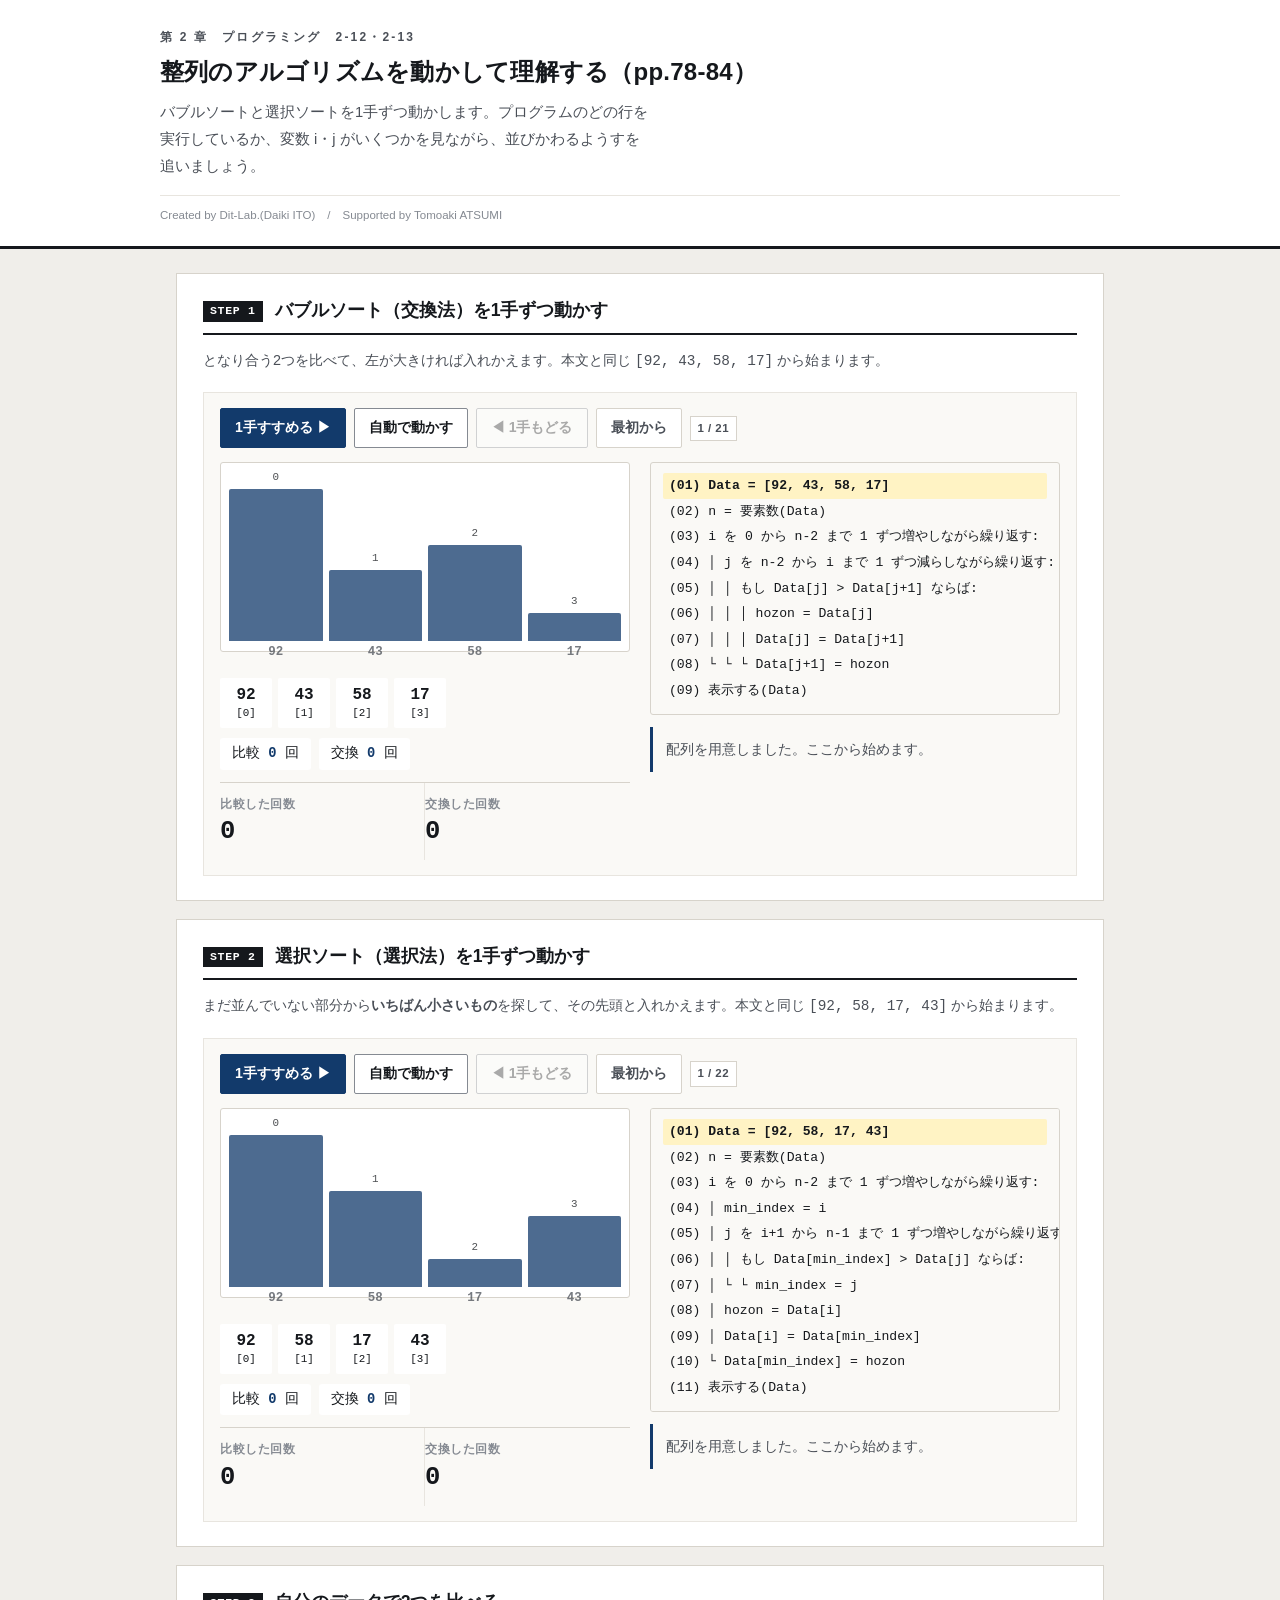
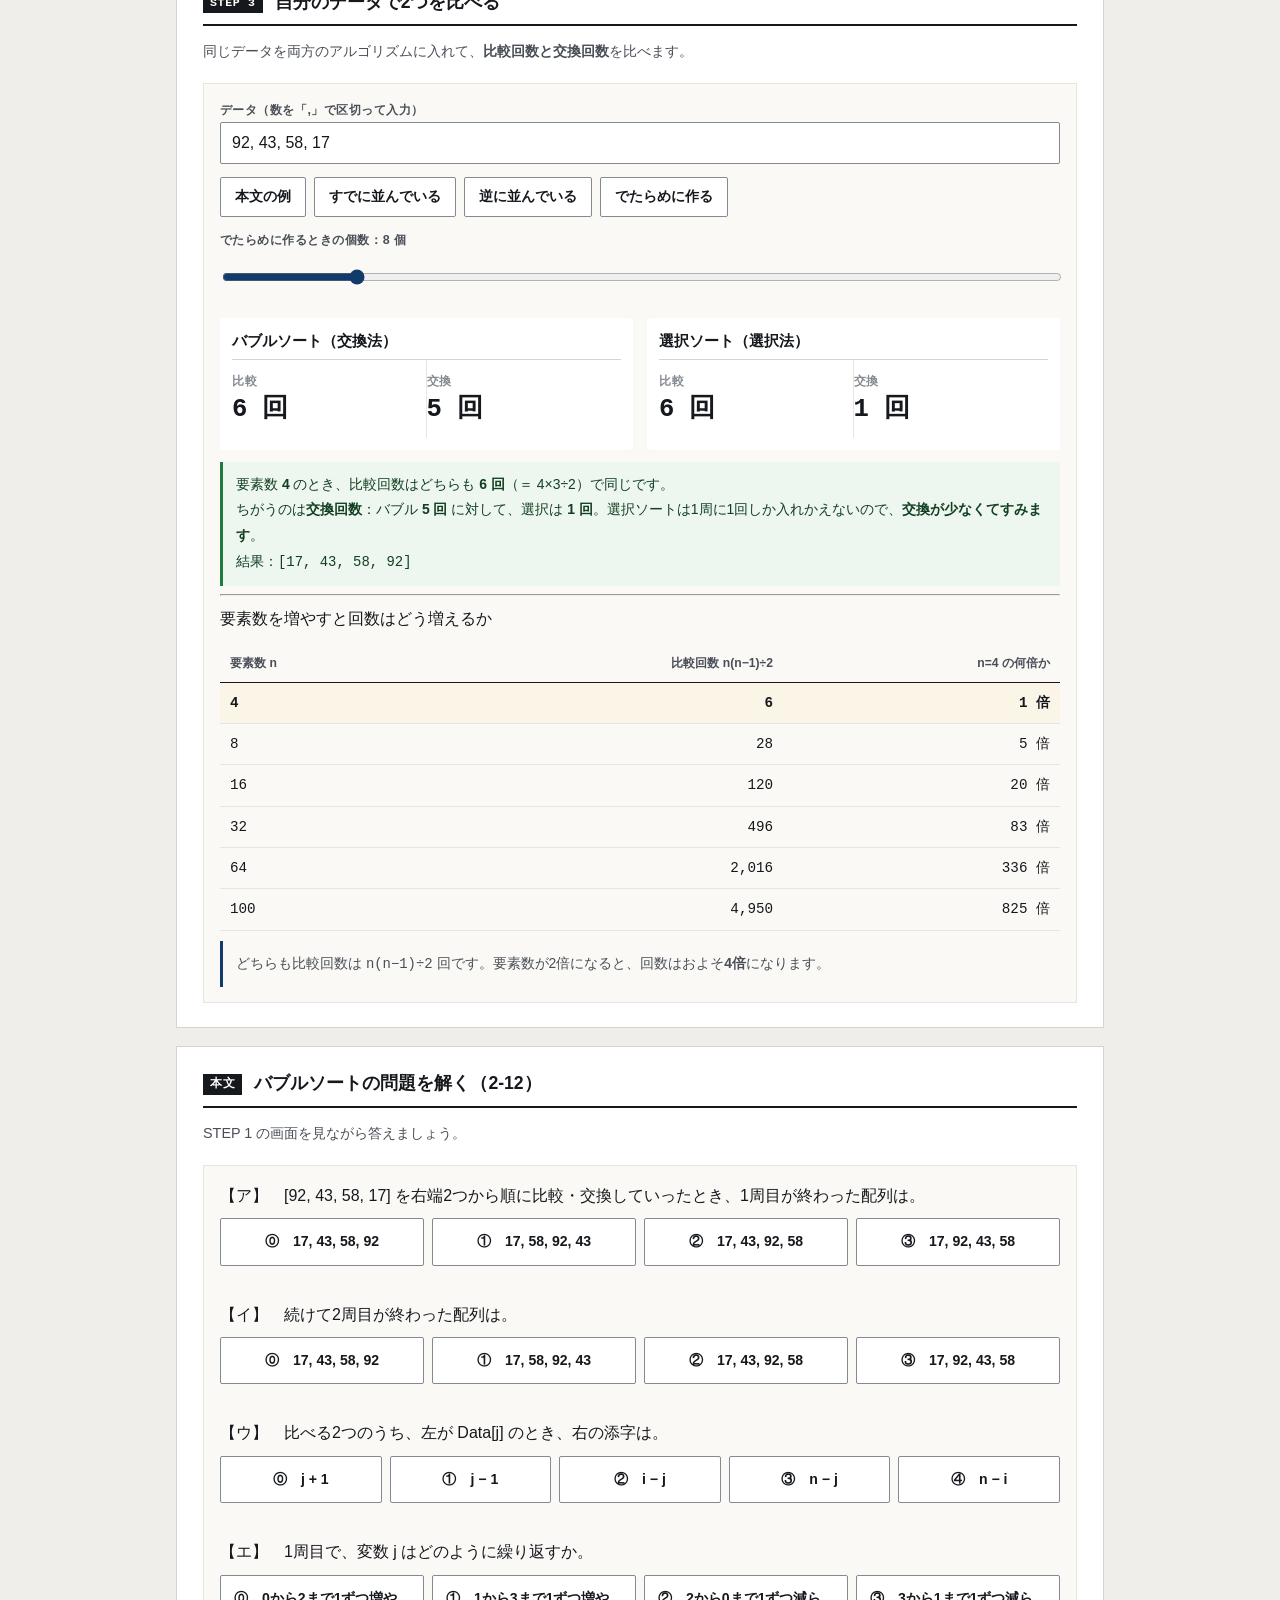
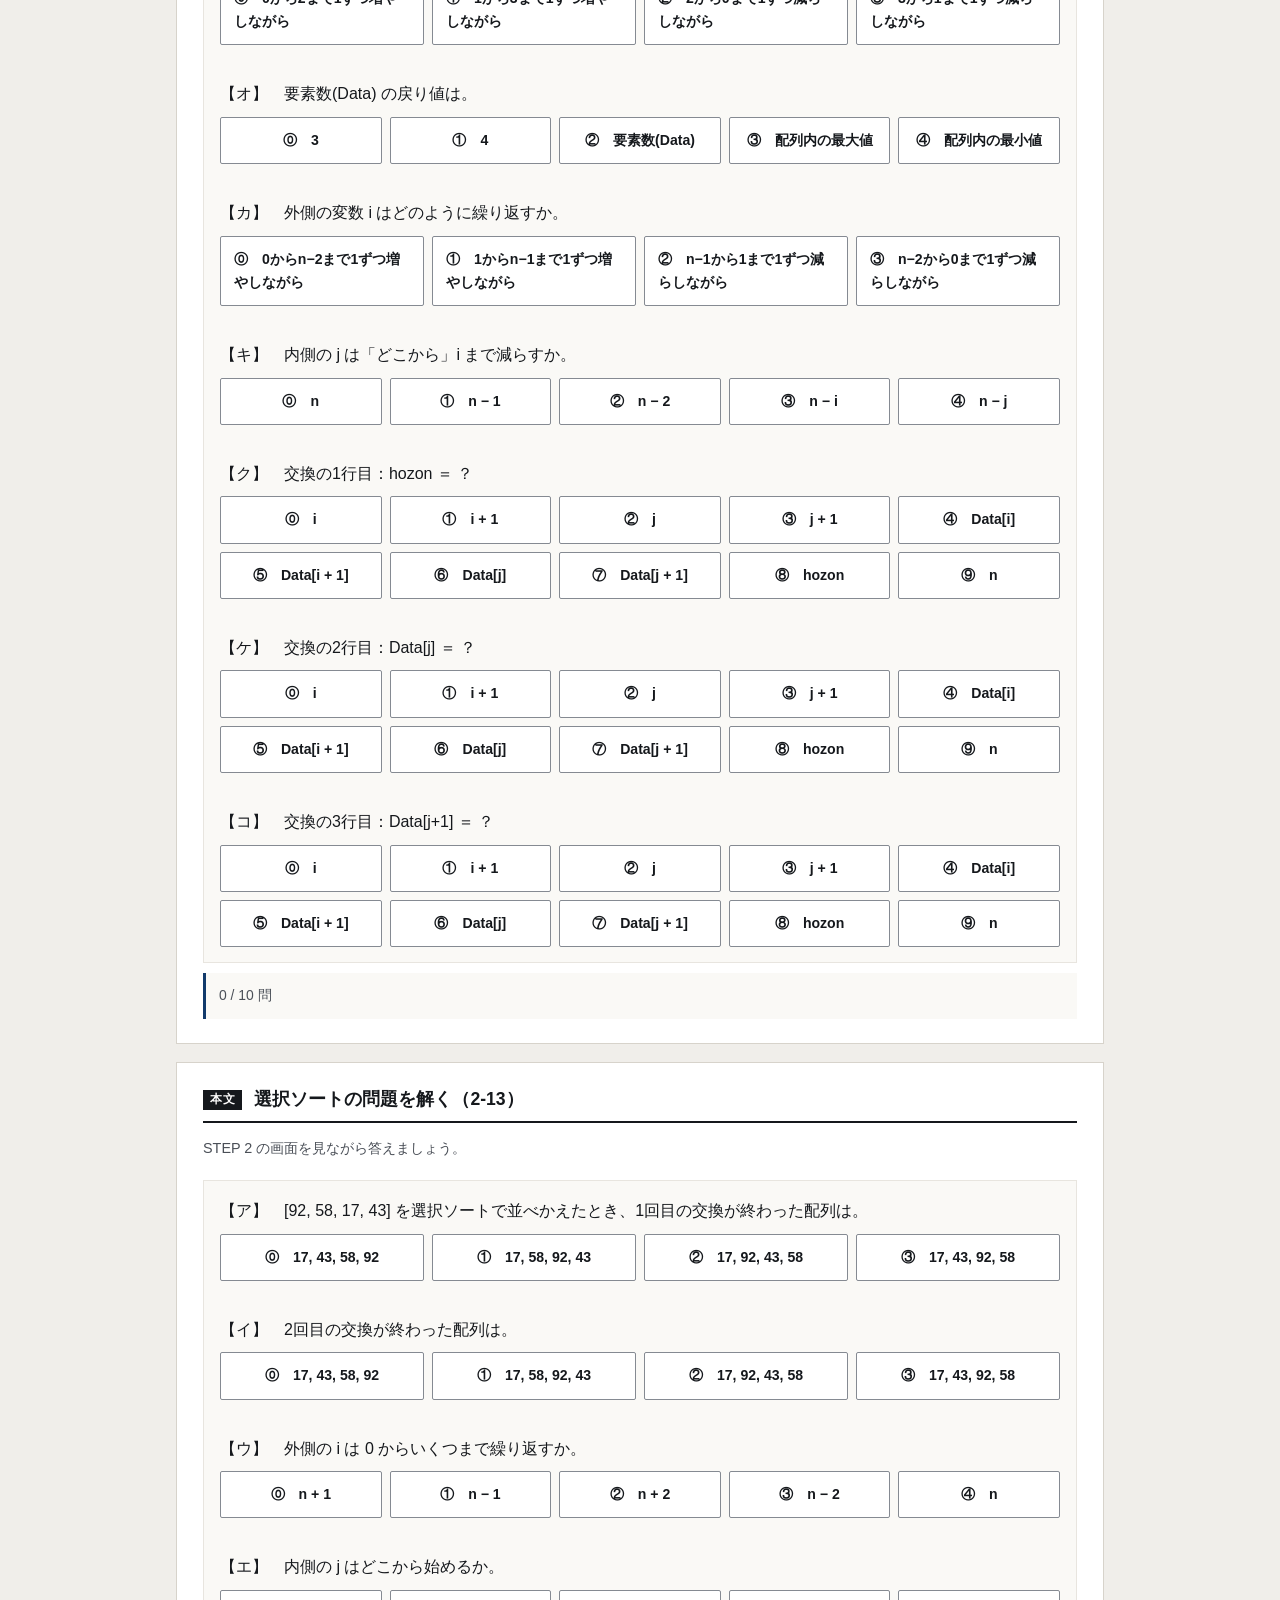
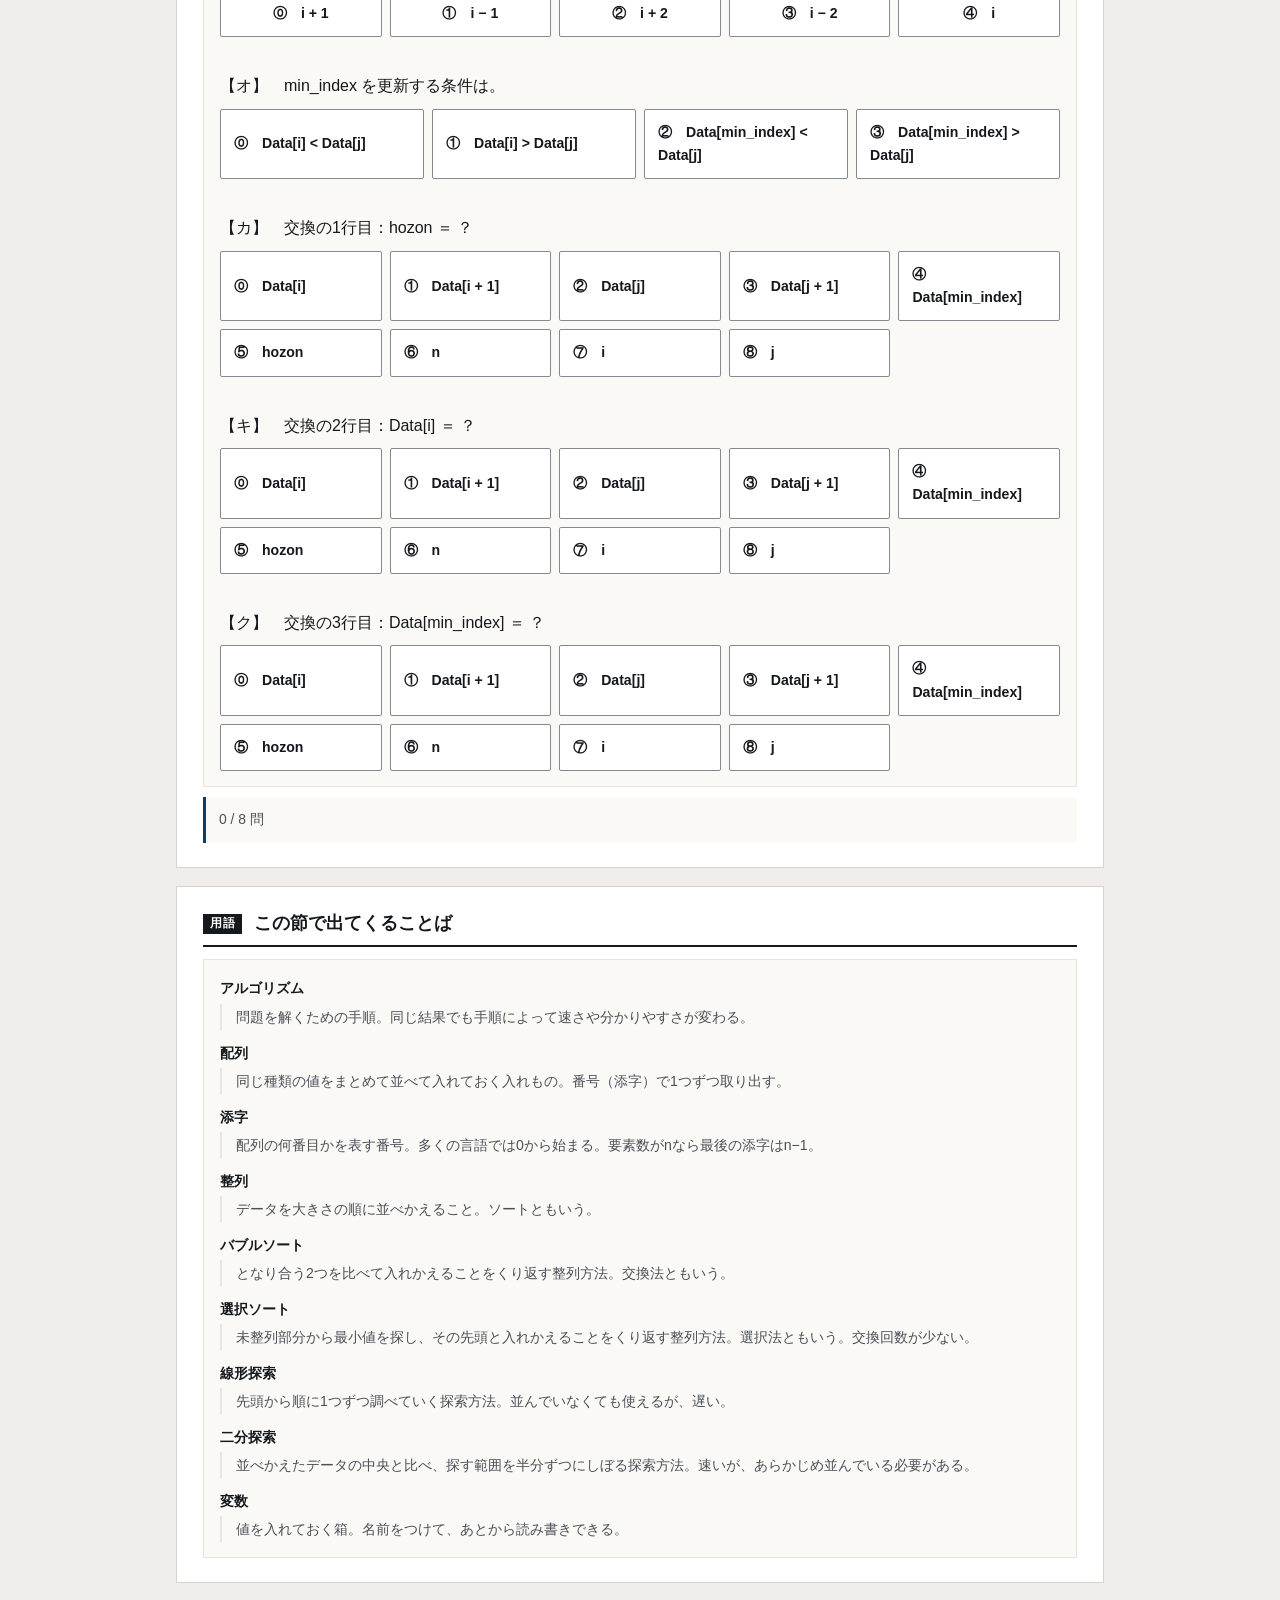
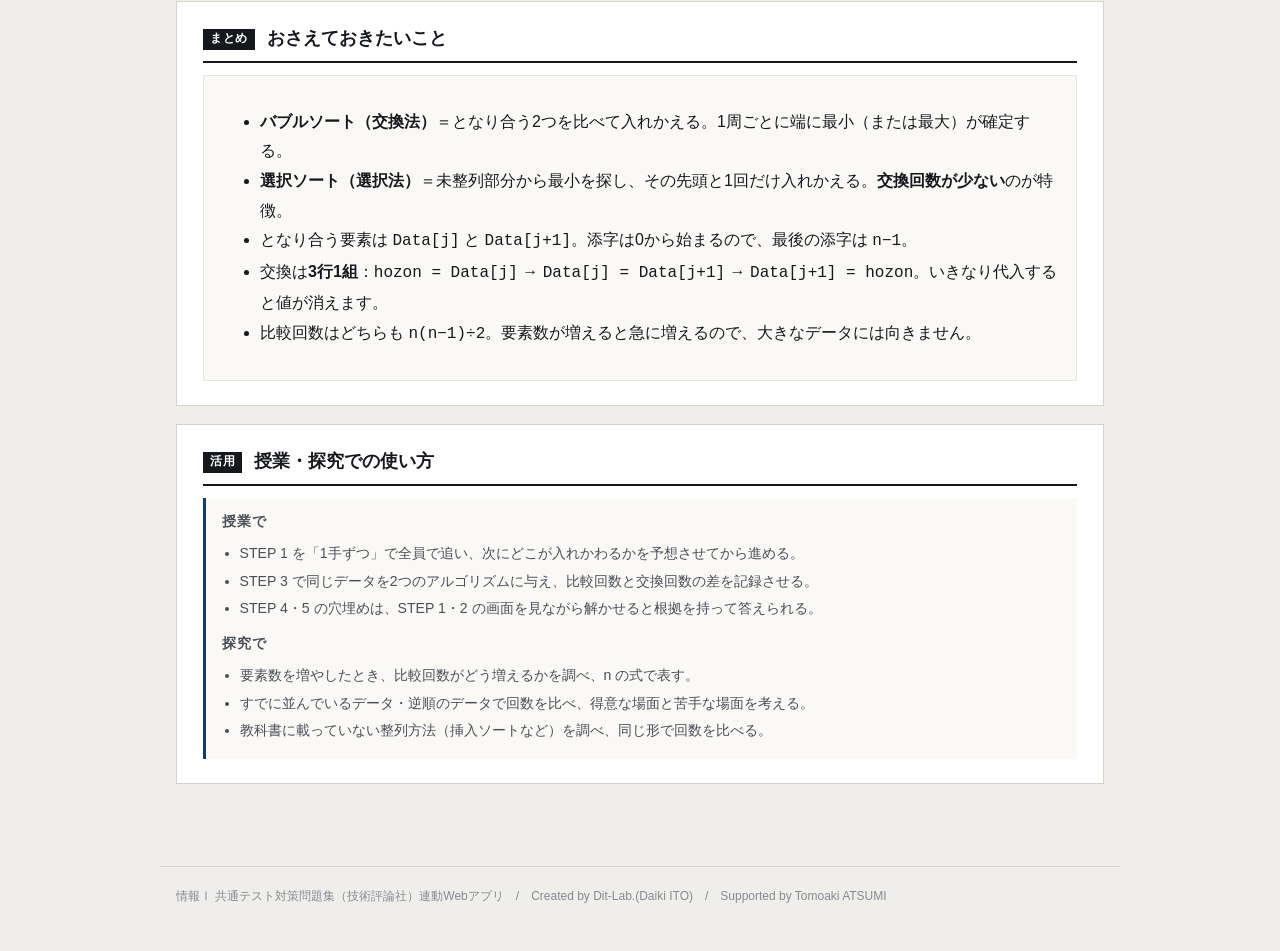
==== index.html @ 35d250b6 "feat: 整列アルゴリズムの理解用アプリを新規作成（バブルソート・選択ソートの1手ずつ再生、擬似コードの実行行表示、回数比較、本文2-12/2-13の問題）" ====
<!DOCTYPE html>
<html lang="ja">
<head>
<meta charset="UTF-8">
<meta name="viewport" content="width=device-width, initial-scale=1.0">
<title>整列のアルゴリズムを動かして理解する｜情報Ⅰ共通テスト対策問題集</title>
<meta name="description" content="バブルソートと選択ソートを1手ずつ動かします。プログラムのどの行を実行しているか、変数 i・j がいくつかを見ながら、並びかわるようすを追いましょう。">
<link rel="icon" href="data:image/svg+xml,%3Csvg xmlns=%22http://www.w3.org/2000/svg%22 viewBox=%220 0 32 32%22%3E%3Crect width=%2232%22 height=%2232%22 fill=%22%2315181c%22/%3E%3Ctext x=%2216%22 y=%2222%22 font-size=%2218%22 font-family=%22monospace%22 fill=%22%23fff%22 text-anchor=%22middle%22%3E01%3C/text%3E%3C/svg%3E">
<link rel="stylesheet" href="css/style.css?v=239696b1">
<link rel="stylesheet" href="css/app.css?v=9b17b04e">
</head>
<body>

<header class="app-header">
  <div class="inner">
    <span class="eyebrow">第 2 章　プログラミング　2-12・2-13</span>
    <h1>整列のアルゴリズムを動かして理解する（pp.78-84）</h1>
    <p class="lead">バブルソートと選択ソートを1手ずつ動かします。プログラムのどの行を実行しているか、変数 i・j がいくつかを見ながら、並びかわるようすを追いましょう。</p>
    <p class="credit">Created by Dit-Lab.(Daiki ITO)　/　Supported by Tomoaki ATSUMI</p>
  </div>
</header>

<main class="wrap">
  <section class="step" id="step1">
    <h2><span class="no">STEP 1</span>バブルソート（交換法）を1手ずつ動かす</h2>
    <p class="desc">となり合う2つを比べて、左が大きければ入れかえます。本文と同じ <span class="mono">[92, 43, 58, 17]</span> から始まります。</p>
    <div class="panel">
      <div class="btn-row" style="flex-wrap:wrap">
        <button class="btn primary" id="bStep">1手すすめる ▶</button>
        <button class="btn" id="bPlay">自動で動かす</button>
        <button class="btn" id="bBack">◀ 1手もどる</button>
        <button class="btn ghost" id="bReset">最初から</button>
        <span class="badge" id="bProg"></span>
      </div>
      <div class="grid c2" style="margin-top:14px">
        <div>
          <div class="bars" id="bBars"></div>
          <div class="arr" id="bArr"></div>
          <div class="vars" id="bVars"></div>
          <div class="metrics" style="margin-top:12px">
            <div class="metric"><div class="k">比較した回数</div><div class="v" id="bCmp">0</div></div>
            <div class="metric"><div class="k">交換した回数</div><div class="v" id="bSwp">0</div></div>
          </div>
        </div>
        <div>
          <pre class="code" id="bCode"></pre>
          <div class="note" id="bNote" style="margin-top:12px"></div>
        </div>
      </div>
    </div>
  </section>

  <section class="step" id="step2">
    <h2><span class="no">STEP 2</span>選択ソート（選択法）を1手ずつ動かす</h2>
    <p class="desc">まだ並んでいない部分から<strong>いちばん小さいもの</strong>を探して、その先頭と入れかえます。本文と同じ <span class="mono">[92, 58, 17, 43]</span> から始まります。</p>
    <div class="panel">
      <div class="btn-row" style="flex-wrap:wrap">
        <button class="btn primary" id="sStep">1手すすめる ▶</button>
        <button class="btn" id="sPlay">自動で動かす</button>
        <button class="btn" id="sBack">◀ 1手もどる</button>
        <button class="btn ghost" id="sReset">最初から</button>
        <span class="badge" id="sProg"></span>
      </div>
      <div class="grid c2" style="margin-top:14px">
        <div>
          <div class="bars" id="sBars"></div>
          <div class="arr" id="sArr"></div>
          <div class="vars" id="sVars"></div>
          <div class="metrics" style="margin-top:12px">
            <div class="metric"><div class="k">比較した回数</div><div class="v" id="sCmp">0</div></div>
            <div class="metric"><div class="k">交換した回数</div><div class="v" id="sSwp">0</div></div>
          </div>
        </div>
        <div>
          <pre class="code" id="sCode"></pre>
          <div class="note" id="sNote" style="margin-top:12px"></div>
        </div>
      </div>
    </div>
  </section>

  <section class="step" id="step3">
    <h2><span class="no">STEP 3</span>自分のデータで2つを比べる</h2>
    <p class="desc">同じデータを両方のアルゴリズムに入れて、<strong>比較回数と交換回数</strong>を比べます。</p>
    <div class="panel">
      <div class="btn-row" style="align-items:flex-end;flex-wrap:wrap;gap:10px">
        <label class="fld" for="dataIn" style="flex:1;min-width:16em">データ（数を「,」で区切って入力）<br>
          <input type="text" id="dataIn" class="mono" style="width:100%" value="92, 43, 58, 17"></label>
      </div>
      <div class="btn-row" style="margin-top:8px;flex-wrap:wrap">
        <button class="btn" data-set="92, 43, 58, 17">本文の例</button>
        <button class="btn" data-set="1, 2, 3, 4, 5, 6, 7, 8">すでに並んでいる</button>
        <button class="btn" data-set="8, 7, 6, 5, 4, 3, 2, 1">逆に並んでいる</button>
        <button class="btn" id="randData">でたらめに作る</button>
      </div>
      <label class="fld" for="nData" style="margin-top:12px">でたらめに作るときの個数：<span class="mono" id="nDataV">8</span> 個</label>
      <input type="range" id="nData" min="4" max="30" step="1" value="8">
      <div class="race" id="raceBox" style="margin-top:14px"></div>
      <div class="note" id="raceNote" style="margin-top:12px"></div>
      <hr class="sep">
      <p class="qhead">要素数を増やすと回数はどう増えるか</p>
      <div class="tbl-scroll"><table class="tbl" id="growTable"></table></div>
      <div class="note info" style="margin-top:10px">
        どちらも比較回数は <span class="mono">n(n−1)÷2</span> 回です。要素数が2倍になると、回数はおよそ<strong>4倍</strong>になります。
      </div>
    </div>
  </section>

  <section class="step" id="step4">
    <h2><span class="no">本文</span>バブルソートの問題を解く（2-12）</h2>
    <p class="desc">STEP 1 の画面を見ながら答えましょう。</p>
    <div class="panel" id="q12Box"></div>
    <div class="note" id="q12Note" style="margin-top:10px"></div>
  </section>

  <section class="step" id="step5">
    <h2><span class="no">本文</span>選択ソートの問題を解く（2-13）</h2>
    <p class="desc">STEP 2 の画面を見ながら答えましょう。</p>
    <div class="panel" id="q13Box"></div>
    <div class="note" id="q13Note" style="margin-top:10px"></div>
  </section>

  <section class="step" id="glossary">
    <h2><span class="no">用語</span>この節で出てくることば</h2>
    <div class="panel"><div id="glossBox"></div></div>
  </section>

  <section class="step" id="wrap">
    <h2><span class="no">まとめ</span>おさえておきたいこと</h2>
    <div class="panel">
      <ul class="bullets">
        <li><strong>バブルソート（交換法）</strong>＝となり合う2つを比べて入れかえる。1周ごとに端に最小（または最大）が確定する。</li>
        <li><strong>選択ソート（選択法）</strong>＝未整列部分から最小を探し、その先頭と1回だけ入れかえる。<strong>交換回数が少ない</strong>のが特徴。</li>
        <li>となり合う要素は <span class="mono">Data[j]</span> と <span class="mono">Data[j+1]</span>。添字は0から始まるので、最後の添字は <span class="mono">n−1</span>。</li>
        <li>交換は<strong>3行1組</strong>：<span class="mono">hozon = Data[j]</span> → <span class="mono">Data[j] = Data[j+1]</span> → <span class="mono">Data[j+1] = hozon</span>。いきなり代入すると値が消えます。</li>
        <li>比較回数はどちらも <span class="mono">n(n−1)÷2</span>。要素数が増えると急に増えるので、大きなデータには向きません。</li>
      </ul>
    </div>
  </section>

  <section class="step">
    <h2><span class="no">活用</span>授業・探究での使い方</h2>
    <div class="use-note">
      <h3>授業で</h3>
      <ul>
        <li>STEP 1 を「1手ずつ」で全員で追い、次にどこが入れかわるかを予想させてから進める。</li>
        <li>STEP 3 で同じデータを2つのアルゴリズムに与え、比較回数と交換回数の差を記録させる。</li>
        <li>STEP 4・5 の穴埋めは、STEP 1・2 の画面を見ながら解かせると根拠を持って答えられる。</li>
      </ul>
      <h3 style="margin-top:12px">探究で</h3>
      <ul>
        <li>要素数を増やしたとき、比較回数がどう増えるかを調べ、n の式で表す。</li>
        <li>すでに並んでいるデータ・逆順のデータで回数を比べ、得意な場面と苦手な場面を考える。</li>
        <li>教科書に載っていない整列方法（挿入ソートなど）を調べ、同じ形で回数を比べる。</li>
      </ul>
    </div>
  </section>

</main>

<footer class="app-footer">
  情報Ⅰ 共通テスト対策問題集（技術評論社）連動Webアプリ　/　Created by Dit-Lab.(Daiki ITO)　/　Supported by Tomoaki ATSUMI
</footer>

<script src="js/terms.js?v=867e9694"></script>
<script src="js/quiz.js?v=5d6779cc"></script>
<script src="js/app.js?v=c2b233b7"></script>
</body>
</html>
---- css/style.css ----
/* =========================================================
   情報Ⅰ 共通テスト対策問題集 — Web アプリ共通スタイル
   紙面（参考書）に寄せた設計。装飾色は使わず、色は意味を持つときだけ。
   ========================================================= */

:root{
  --paper:#ffffff;
  --paper-2:#faf9f6;      /* うすい紙 */
  --bg:#f0eeea;           /* 台紙 */
  --ink:#15181c;
  --ink-2:#4a4f57;
  --ink-3:#858a92;
  --rule:#d7d3cb;         /* 罫線 */
  --rule-2:#e8e5df;
  --accent:#123a6b;       /* 濃紺。主要操作と現在地だけに使う */
  --accent-w:#e9eef6;
  --zero:#c0392b;         /* 左＝0 */
  --one:#1d4ed8;          /* 右＝1 */
  --ok:#1f7a3d;   --ok-bg:#eef6f0;
  --ng:#b3261e;   --ng-bg:#fbefee;
  --warn:#8a5a00; --warn-bg:#fbf5e8;
  --font:"Hiragino Kaku Gothic ProN","Hiragino Sans","Yu Gothic Medium","Yu Gothic",
         "Noto Sans JP",Meiryo,-apple-system,BlinkMacSystemFont,sans-serif;
  --mono:"SFMono-Regular",Menlo,Consolas,"Courier New",monospace;
}

*{box-sizing:border-box}
[hidden]{display:none !important}
html{-webkit-text-size-adjust:100%}
body{
  margin:0; background:var(--bg); color:var(--ink);
  font-family:var(--font); font-size:16px; line-height:1.85;
  font-feature-settings:"palt" 1;
}
h1,h2,h3,h4{line-height:1.45; margin:0; font-weight:700}
p{margin:0 0 .75em} p:last-child{margin-bottom:0}
a{color:var(--accent)}

/* ---------- 標題 ---------- */
.app-header{background:var(--paper); border-bottom:3px solid var(--ink); padding:26px 20px 20px}
.app-header .inner{max-width:960px; margin:0 auto}
.app-header .eyebrow{
  font-size:.75rem; font-weight:700; color:var(--ink-2); letter-spacing:.18em;
  display:block; margin-bottom:7px;
}
.app-header h1{font-size:1.5rem; letter-spacing:.01em}
.app-header .lead{font-size:.92rem; color:var(--ink-2); margin-top:9px; max-width:60ch}
.app-header .credit{
  font-size:.72rem; color:var(--ink-3); margin-top:14px;
  padding-top:9px; border-top:1px solid var(--rule-2);
}

/* ---------- 版面 ---------- */
.wrap{max-width:960px; margin:0 auto; padding:24px 16px 64px}
.step{background:var(--paper); border:1px solid var(--rule); padding:24px 26px; margin-bottom:18px}
.step > h2{
  display:flex; align-items:baseline; gap:12px; font-size:1.1rem;
  padding-bottom:9px; border-bottom:2px solid var(--ink); margin-bottom:12px;
}
.step > h2 .no{
  flex:none; font-family:var(--mono); font-size:.72rem; font-weight:700;
  background:var(--ink); color:var(--paper); padding:2px 7px; letter-spacing:.06em;
  position:relative; top:-2px;
}
.step > .desc{color:var(--ink-2); font-size:.9rem; margin-bottom:18px}
.step[hidden]{display:none}

.grid{display:grid; gap:20px}
.grid > *{min-width:0}          /* 子の中身で列が広がるのを防ぐ */
@media(min-width:800px){ .grid.c2{grid-template-columns:1fr 1fr} }

.panel{border:1px solid var(--rule-2); background:var(--paper-2); padding:15px 16px; min-width:0}
.panel > h3{
  font-size:.8rem; font-weight:700; color:var(--ink-2); letter-spacing:.08em;
  margin-bottom:12px; padding-bottom:6px; border-bottom:1px solid var(--rule);
}

/* ---------- 部品 ---------- */
.btn{
  appearance:none; border:1px solid var(--ink-3); background:var(--paper); color:var(--ink);
  font-family:inherit; font-size:.88rem; font-weight:700; padding:8px 14px;
  border-radius:2px; cursor:pointer; min-height:40px; line-height:1.4;
  transition:background .12s, border-color .12s, color .12s;
}
.btn:hover:not(:disabled){background:var(--accent-w); border-color:var(--accent); color:var(--accent)}
.btn:disabled{opacity:.35; cursor:not-allowed}
.btn.primary{background:var(--accent); color:var(--paper); border-color:var(--accent)}
.btn.primary:hover:not(:disabled){background:#0d2c53; color:var(--paper)}
.btn.ghost{border-color:var(--rule); color:var(--ink-2)}
.btn.sm{font-size:.8rem; padding:5px 10px; min-height:34px}
.btn-row{display:flex; flex-wrap:wrap; gap:8px; align-items:center}

/* タブ（見出し下線式） */
.seg{display:flex; gap:0; border-bottom:1px solid var(--rule)}
.seg button{
  appearance:none; border:0; background:transparent; font-family:inherit; font-size:.88rem;
  font-weight:700; color:var(--ink-3); padding:9px 4px; margin-right:26px; cursor:pointer;
  border-bottom:3px solid transparent; margin-bottom:-1px; min-height:40px;
}
.seg button:hover{color:var(--ink-2)}
.seg button[aria-pressed="true"]{color:var(--ink); border-bottom-color:var(--accent)}

label.fld{display:block; font-size:.78rem; font-weight:700; color:var(--ink-2); margin-bottom:5px; letter-spacing:.04em}
input[type=text], textarea, input[type=number]{
  width:100%; font-family:inherit; font-size:1rem; color:var(--ink);
  border:1px solid var(--ink-3); border-radius:2px; padding:9px 11px;
  background:var(--paper); min-height:42px;
}
input:focus, textarea:focus{outline:2px solid var(--accent); outline-offset:-1px; border-color:var(--accent)}
.btn:focus-visible, .seg button:focus-visible, .node-card:focus-visible{outline:2px solid var(--accent); outline-offset:2px}
textarea{resize:vertical; line-height:1.7}
.mono{font-family:var(--mono)}

table.tbl{width:100%; border-collapse:collapse; font-size:.89rem}
table.tbl th, table.tbl td{border-bottom:1px solid var(--rule-2); padding:7px 10px; text-align:right}
table.tbl th:first-child, table.tbl td:first-child{text-align:left}
table.tbl thead th{border-bottom:1.5px solid var(--ink); font-size:.76rem; color:var(--ink-2); font-weight:700; white-space:nowrap}
.tbl-scroll{overflow-x:auto; -webkit-overflow-scrolling:touch; max-width:100%}

.note{padding:10px 13px; font-size:.87rem; border-left:3px solid var(--ink-3); background:var(--paper-2)}
.note.ok{background:var(--ok-bg); border-left-color:var(--ok); color:#123f22}
.note.ng{background:var(--ng-bg); border-left-color:var(--ng); color:#6d1a15}
.note.info{background:var(--paper-2); border-left-color:var(--accent); color:var(--ink-2)}
.note.warn{background:var(--warn-bg); border-left-color:var(--warn); color:#5c3d00}
.note[hidden]{display:none}

.badge{
  display:inline-block; font-size:.72rem; font-weight:700; padding:1px 7px;
  border:1px solid var(--rule); color:var(--ink-2); background:var(--paper); letter-spacing:.04em;
}

/* 数値は罫線で仕切るだけ。カードにしない */
.metrics{display:flex; flex-wrap:wrap; gap:0; border-top:1px solid var(--rule)}
.metric{flex:1 1 130px; padding:11px 14px 11px 0; border-right:1px solid var(--rule-2)}
.metric:last-child{border-right:0}
.metric .k{font-size:.74rem; color:var(--ink-3); font-weight:700; letter-spacing:.05em}
.metric .v{font-size:1.6rem; font-weight:700; line-height:1.3; font-family:var(--mono); letter-spacing:-.01em}
.metric .s{font-size:.76rem; color:var(--ink-2)}

.bit0{color:var(--zero); font-weight:700}
.bit1{color:var(--one); font-weight:700}

.app-footer{
  max-width:960px; margin:0 auto; padding:18px 16px 44px; color:var(--ink-3);
  font-size:.75rem; border-top:1px solid var(--rule);
}
.sr-only{position:absolute;width:1px;height:1px;overflow:hidden;clip:rect(0 0 0 0);white-space:nowrap}

@media(max-width:640px){
  body{font-size:15px}
  .app-header{padding:20px 16px 16px}
  .app-header h1{font-size:1.16rem}
  .wrap{padding:16px 12px 52px}
  .step{padding:18px 15px}
  .seg button{margin-right:18px; font-size:.84rem}
  .metric{flex-basis:50%; border-right:0}
}
@media (prefers-reduced-motion:reduce){ *{animation:none!important; transition:none!important} }

/* ---------- 自分のデータ・共有・印刷 ---------- */
.toolbar{display:flex; flex-wrap:wrap; gap:8px; align-items:center; margin-top:12px;
  padding-top:12px; border-top:1px solid var(--rule-2)}
.toolbar .hint{font-size:.78rem; color:var(--ink-3)}
.paste-area{width:100%; min-height:110px; font-family:var(--mono); font-size:.86rem}
.use-note{background:var(--paper-2); border-left:3px solid var(--accent); padding:14px 16px; font-size:.88rem}
.use-note h3{font-size:.86rem; letter-spacing:.06em; margin-bottom:8px; color:var(--ink-2)}
.use-note ol, .use-note ul{margin:0; padding-left:1.25em; line-height:1.95; color:var(--ink-2)}

@media print{
  body{background:#fff}
  .app-header{border-bottom:2px solid #000}
  .step{border:1px solid #bbb; break-inside:avoid; page-break-inside:avoid; margin-bottom:12px}
  .btn, .seg, .toolbar, input[type=range]{display:none !important}
  .note{border-left-width:2px}
  a[href]:after{content:""}
}

/* ---------- 入力グリッド ---------- */
.dg-scroll{overflow:auto; -webkit-overflow-scrolling:touch; border:1px solid var(--rule); background:var(--paper); max-height:420px}
table.dg{border-collapse:collapse; font-family:var(--mono); font-size:.9rem; min-width:100%}
table.dg th, table.dg td{border:1px solid var(--rule-2); padding:0}
table.dg thead th{background:var(--paper-2); position:sticky; top:0; z-index:2}
table.dg .dg-n{background:var(--paper-2); color:var(--ink-3); font-size:.76rem; font-weight:400;
  text-align:center; min-width:34px; padding:0 4px; position:sticky; left:0; z-index:1}
table.dg .dg-corner{background:var(--paper-2); min-width:34px; position:sticky; left:0; z-index:3}
table.dg .dg-act{background:var(--paper-2); width:34px}
.dg-h, .dg-c{width:100%; min-width:96px; border:0; background:transparent; font-family:inherit;
  font-size:.9rem; padding:8px 9px; color:var(--ink); min-height:38px}
.dg-h{font-weight:700; font-family:var(--font); font-size:.82rem; color:var(--ink-2)}
.dg-c.num{text-align:right}
.dg-c:focus, .dg-h:focus{outline:2px solid var(--accent); outline-offset:-2px; background:var(--accent-w)}
.dg-del{border:0; background:transparent; color:var(--ink-3); cursor:pointer; width:32px; height:34px; font-size:1rem}
.dg-del:hover{color:var(--ng)}
.dg-tools{display:flex; flex-wrap:wrap; gap:8px; align-items:center; margin-top:10px}
.dg-hint{font-size:.76rem; color:var(--ink-3)}

/* ---------- ファイル読み込み ---------- */
.filebox{display:flex; flex-wrap:wrap; gap:10px; align-items:center; padding:12px;
  border:1px dashed var(--rule); background:var(--paper-2)}
.filebox input[type=file]{font-size:.85rem; font-family:inherit; max-width:100%}
.filebox .sel{max-width:220px}
.filelabel{display:inline-flex; align-items:center; gap:6px; font-size:.85rem; font-weight:700;
  border:1px solid var(--ink-3); background:var(--paper); padding:8px 14px; border-radius:2px; cursor:pointer; min-height:40px}
.filelabel:hover{border-color:var(--accent); color:var(--accent); background:var(--accent-w)}
.filelabel input{display:none}

/* ---------- 用語解説 ---------- */
.term{position:relative; border-bottom:1.5px dotted var(--accent); cursor:help; color:var(--accent); font-weight:700}
.term .term-pop{display:none; position:absolute; left:0; top:1.7em; z-index:50; width:min(300px,78vw);
  background:var(--paper); border:1px solid var(--ink-3); box-shadow:0 6px 20px rgba(0,0,0,.14);
  padding:10px 12px; font-size:.82rem; font-weight:400; color:var(--ink-2); line-height:1.75;
  border-left:3px solid var(--accent); cursor:auto; text-align:left}
.term .term-pop b{display:block; color:var(--ink); font-size:.86rem; margin-bottom:3px}
.term.open .term-pop{display:block}
dl.gloss{margin:0; font-size:.88rem}
dl.gloss dt{font-weight:700; color:var(--ink); margin-top:10px}
dl.gloss dt:first-child{margin-top:0}
dl.gloss dd{margin:2px 0 0; color:var(--ink-2); line-height:1.85; padding-left:1em; border-left:2px solid var(--rule-2)}
@media print{ .term{border-bottom:0; color:inherit} .term .term-pop{display:none !important} }

/* ---------- スマホ・タブレット ---------- */
@media (max-width:1024px){
  /* iOS で入力時に画面が勝手に拡大するのを防ぐ（16px 未満だとズームする） */
  input[type=text], input[type=number], textarea, select, .dg-c, .dg-h{ font-size:16px }
  .dg-c, .dg-h{ min-width:110px }
}
@media (max-width:820px){
  .grid.c2{grid-template-columns:1fr}
  .dg-scroll{max-height:340px}
  .filebox{flex-direction:column; align-items:stretch}
  .filebox .sel{max-width:100%}
  .term .term-pop{left:auto; right:0; width:min(280px,86vw)}
}
@media (max-width:480px){
  .step > h2{font-size:1rem; flex-wrap:wrap}
  .metrics{gap:0}
  .metric{flex-basis:50%; padding-right:10px}
  .metric .v{font-size:1.3rem}
  .btn{padding:8px 12px}
  .dg-tools{gap:6px}
  .dg-hint{width:100%}
}
/* タッチ操作でのスクロールを滑らかに */
.tbl-scroll, .dg-scroll, .tree-box{ -webkit-overflow-scrolling:touch; overscroll-behavior-x:contain }

/* 幅指定つきの入力欄がスマートフォンではみ出さないようにする */
input[type=text], input[type=number], input[type=search], textarea, select{ max-width:100% }
.btn-row > label{ min-width:0; max-width:100% }
.btn-row > label input, .btn-row > label select{ max-width:100% }

/* 共通：○×判定・並べかえ（quiz.js 用） */
.abcde{border:1px solid var(--rule); border-radius:3px; overflow:hidden}
.abcde > div{border-top:1px solid var(--rule); padding:10px 12px}
.abcde > div:first-child{border-top:0}
.abcde .st{display:flex; gap:10px; align-items:flex-start; flex-wrap:wrap}
.abcde .st .k{font-weight:700; font-family:var(--mono); min-width:1.4em}
.abcde .st .t{flex:1; min-width:12em}
.abcde .jb{display:flex; gap:6px}
.abcde .jb .btn{min-width:3.4em; padding:6px 10px; text-align:center}
.prep{display:grid; grid-template-columns:repeat(auto-fit,minmax(150px,1fr)); gap:10px; margin-top:10px}
.prep .slot{border:1px dashed var(--ink-3); border-radius:3px; padding:10px; min-height:92px; background:var(--paper)}
.prep .slot.filled{border-style:solid}
.prep .slot .tag{font:700 .74rem/1.4 var(--mono); color:var(--accent); display:block; margin-bottom:6px}
.prep .slot .txt{font-size:.86rem; line-height:1.7}
.cards{display:flex; flex-wrap:wrap; gap:8px; margin-top:10px}
.cards .c{border:1px solid var(--ink-3); border-radius:3px; padding:9px 12px; background:var(--paper);
  cursor:pointer; font-size:.88rem; max-width:100%; text-align:left; font-family:inherit; color:var(--ink)}
.cards .c:hover{background:var(--warn-bg)}
.cards .c.used{opacity:.35; pointer-events:none}
---- css/app.css ----
.qhead{display:flex; justify-content:space-between; align-items:center; margin-bottom:12px}
.card-q{border:1px solid var(--rule); background:var(--paper); padding:18px; margin-bottom:14px}
.q-scene{font-size:1rem; font-weight:700; line-height:1.9}
.choice4{display:grid; gap:8px; grid-template-columns:repeat(auto-fit,minmax(160px,1fr))}
.choice4 .btn{text-align:left; line-height:1.65; padding:11px 13px}
.choice4 .btn.correct{background:var(--ok-bg); border-color:var(--ok); color:var(--ok)}
.choice4 .btn.wrong{background:var(--ng-bg); border-color:var(--ng); color:var(--ng)}
.choice4.locked{pointer-events:none}
.sel{width:100%; font-family:inherit; font-size:.95rem; padding:9px 11px; min-height:42px;
  border:1px solid var(--ink-3); border-radius:2px; background:var(--paper); color:var(--ink)}
input[type=range]{width:100%; accent-color:var(--accent); height:34px}
.why{font-size:.85rem; color:var(--ink-2); line-height:1.85}
.eqbox{font-family:var(--mono); font-size:1.02rem; font-weight:700; text-align:center; padding:14px;
  border:1px solid var(--rule); background:var(--paper-2); line-height:1.8}
.blankin{border:1.5px solid var(--accent); background:#fff; padding:6px 8px; text-align:center;
  font-family:var(--mono); min-height:38px; font-size:.95rem; max-width:120px}
.blankin.ok{border-color:var(--ok); background:var(--ok-bg)}
.blankin.ng{border-color:var(--ng); background:var(--ng-bg)}
table.tbl td .blankin{width:100%; max-width:none}

/* --- 2-12・2-13 整列のアルゴリズム --- */
.bars{display:flex;align-items:flex-end;gap:6px;height:190px;padding:26px 8px 10px;
  border:1px solid var(--rule);background:var(--paper);border-radius:3px}
.bars .b{flex:1;background:var(--accent);opacity:.75;border-radius:2px 2px 0 0;position:relative;
  transition:height .18s ease, background-color .18s ease, opacity .18s ease;min-width:18px}
.bars .b span{position:absolute;left:0;right:0;bottom:-20px;text-align:center;
  font:700 .78rem/1.4 var(--mono);color:var(--ink-2)}
.bars .b i{position:absolute;left:0;right:0;top:-19px;text-align:center;
  font:.68rem/1.3 var(--mono);color:var(--muted);font-style:normal}
.bars .b.cmp{background:#8a5a00;opacity:1}
.bars .b.swap{background:#c0392b;opacity:1}
.bars .b.done{background:#1f7a3d;opacity:.85}
.bars .b.min{background:#5a3d8a;opacity:1}
.bars .b.unsorted{opacity:.45}
.arr{display:flex;gap:6px;flex-wrap:wrap;margin-top:26px}
.arr .c{border:1px solid var(--line);border-radius:2px;min-width:52px;padding:7px 4px;text-align:center;
  font:700 1rem/1.3 var(--mono);background:#fff}
.arr .c em{display:block;font:400 .68rem/1.4 var(--mono);color:var(--muted);font-style:normal}
.arr .c.cmp{border-color:#8a5a00;background:#fdf6e8}
.arr .c.swap{border-color:#c0392b;background:var(--ng-bg)}
.arr .c.done{border-color:#1f7a3d;background:var(--ok-bg)}
.arr .c.min{border-color:#5a3d8a;background:#f2eef8}
pre.code{font-family:var(--mono);font-size:.82rem;line-height:1.95;background:var(--paper-2);
  border:1px solid var(--rule);border-radius:3px;padding:10px 12px;margin:0;overflow-x:auto}
pre.code .ln{display:block;padding:0 6px;border-radius:2px;white-space:pre}
pre.code .ln.on{background:#fff3c4;font-weight:700}
.vars{display:flex;gap:8px;flex-wrap:wrap;margin-top:10px}
.vars .v{border:1px solid var(--line);border-radius:3px;padding:6px 12px;background:#fff;
  font:.86rem/1.4 var(--mono)}
.vars .v b{color:var(--accent)}
.race{display:grid;grid-template-columns:repeat(auto-fit,minmax(230px,1fr));gap:14px}
.race .col{border:1px solid var(--line);border-radius:3px;padding:12px;background:#fff}
.race .col h4{margin:0 0 8px;font-size:.94rem}
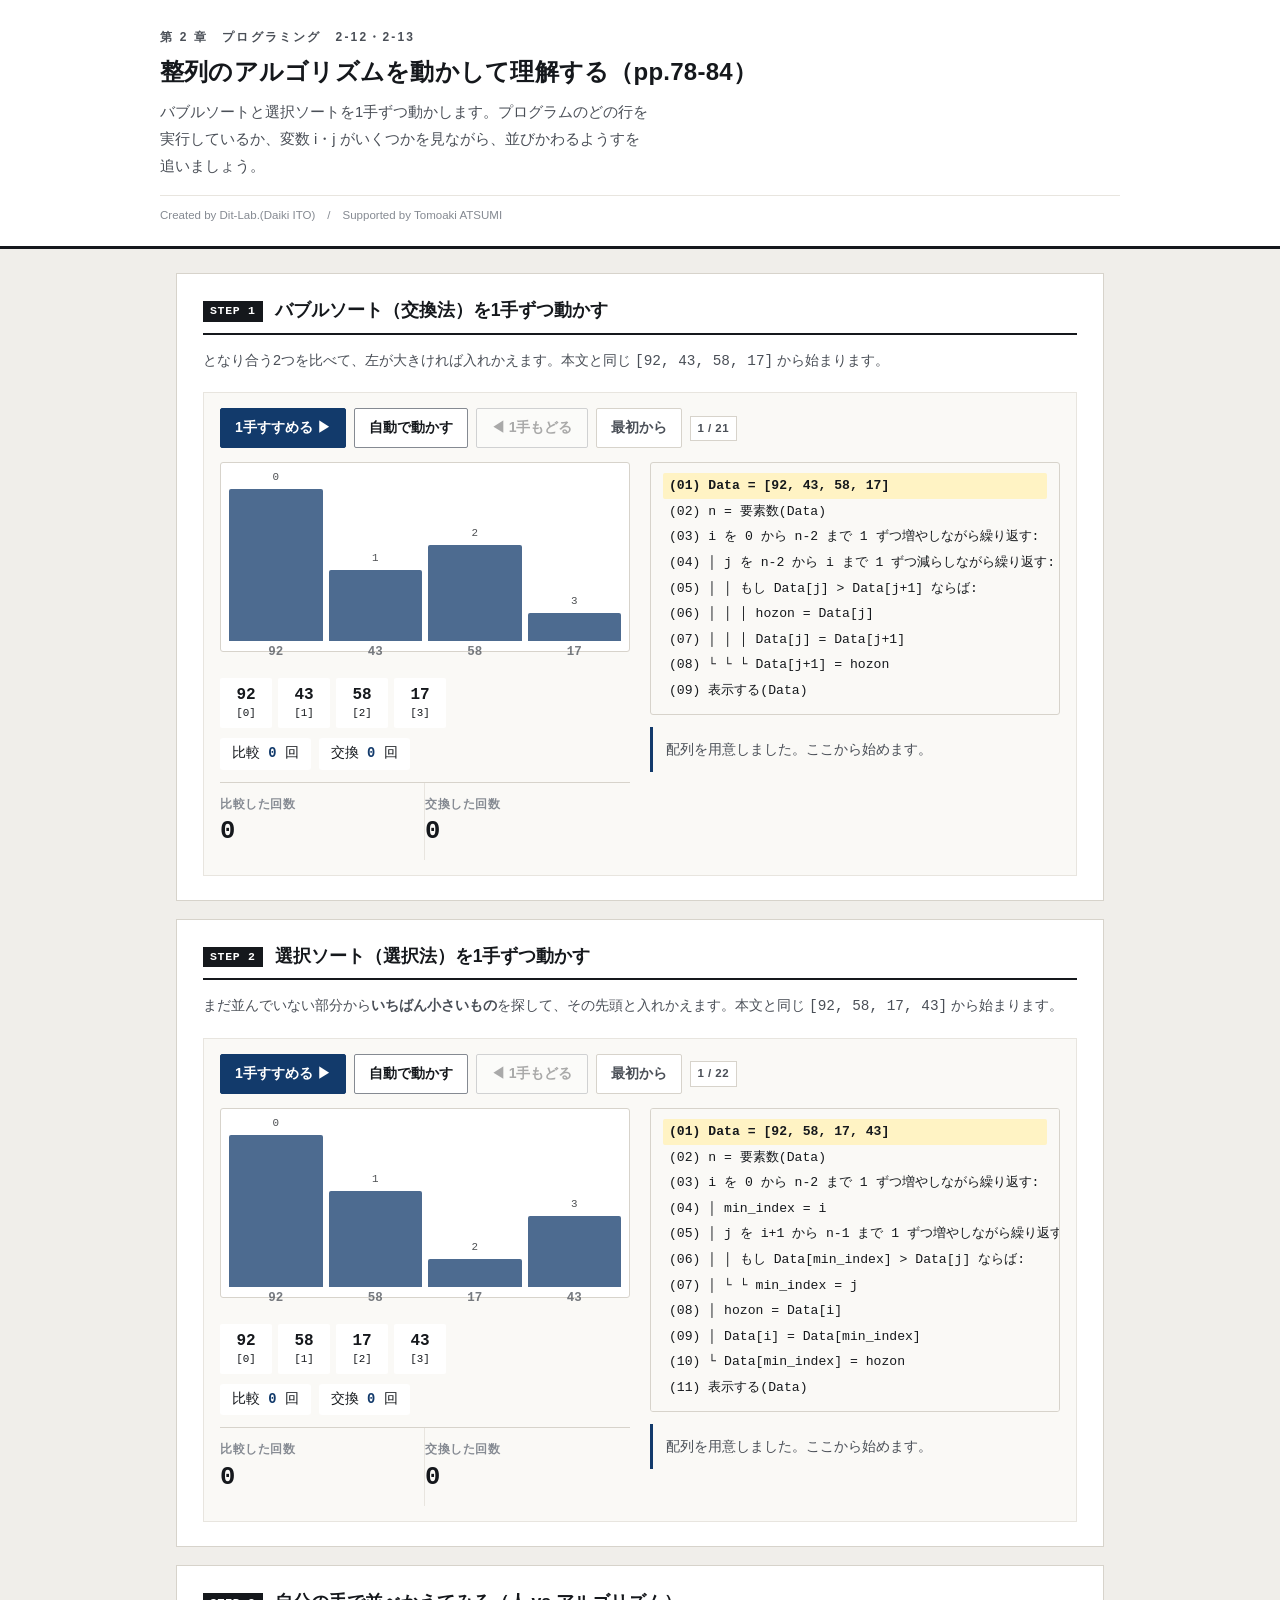
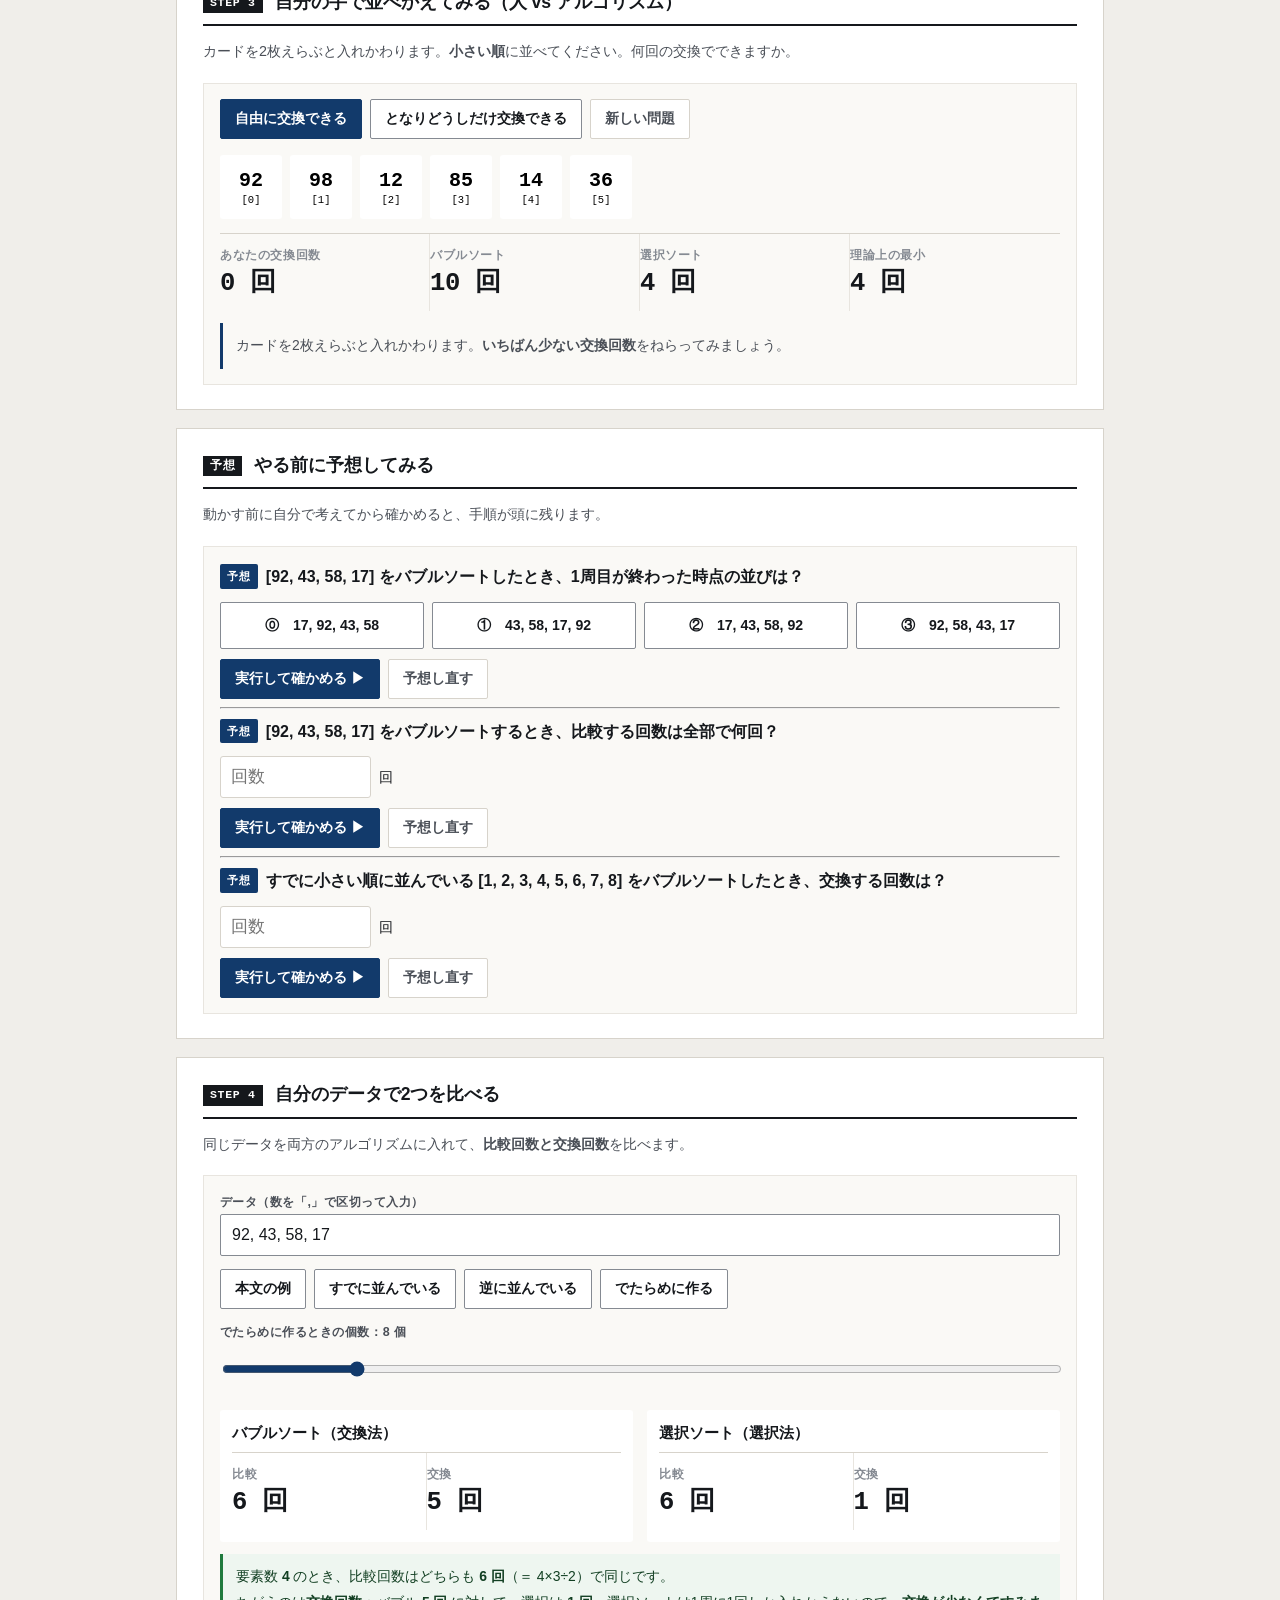
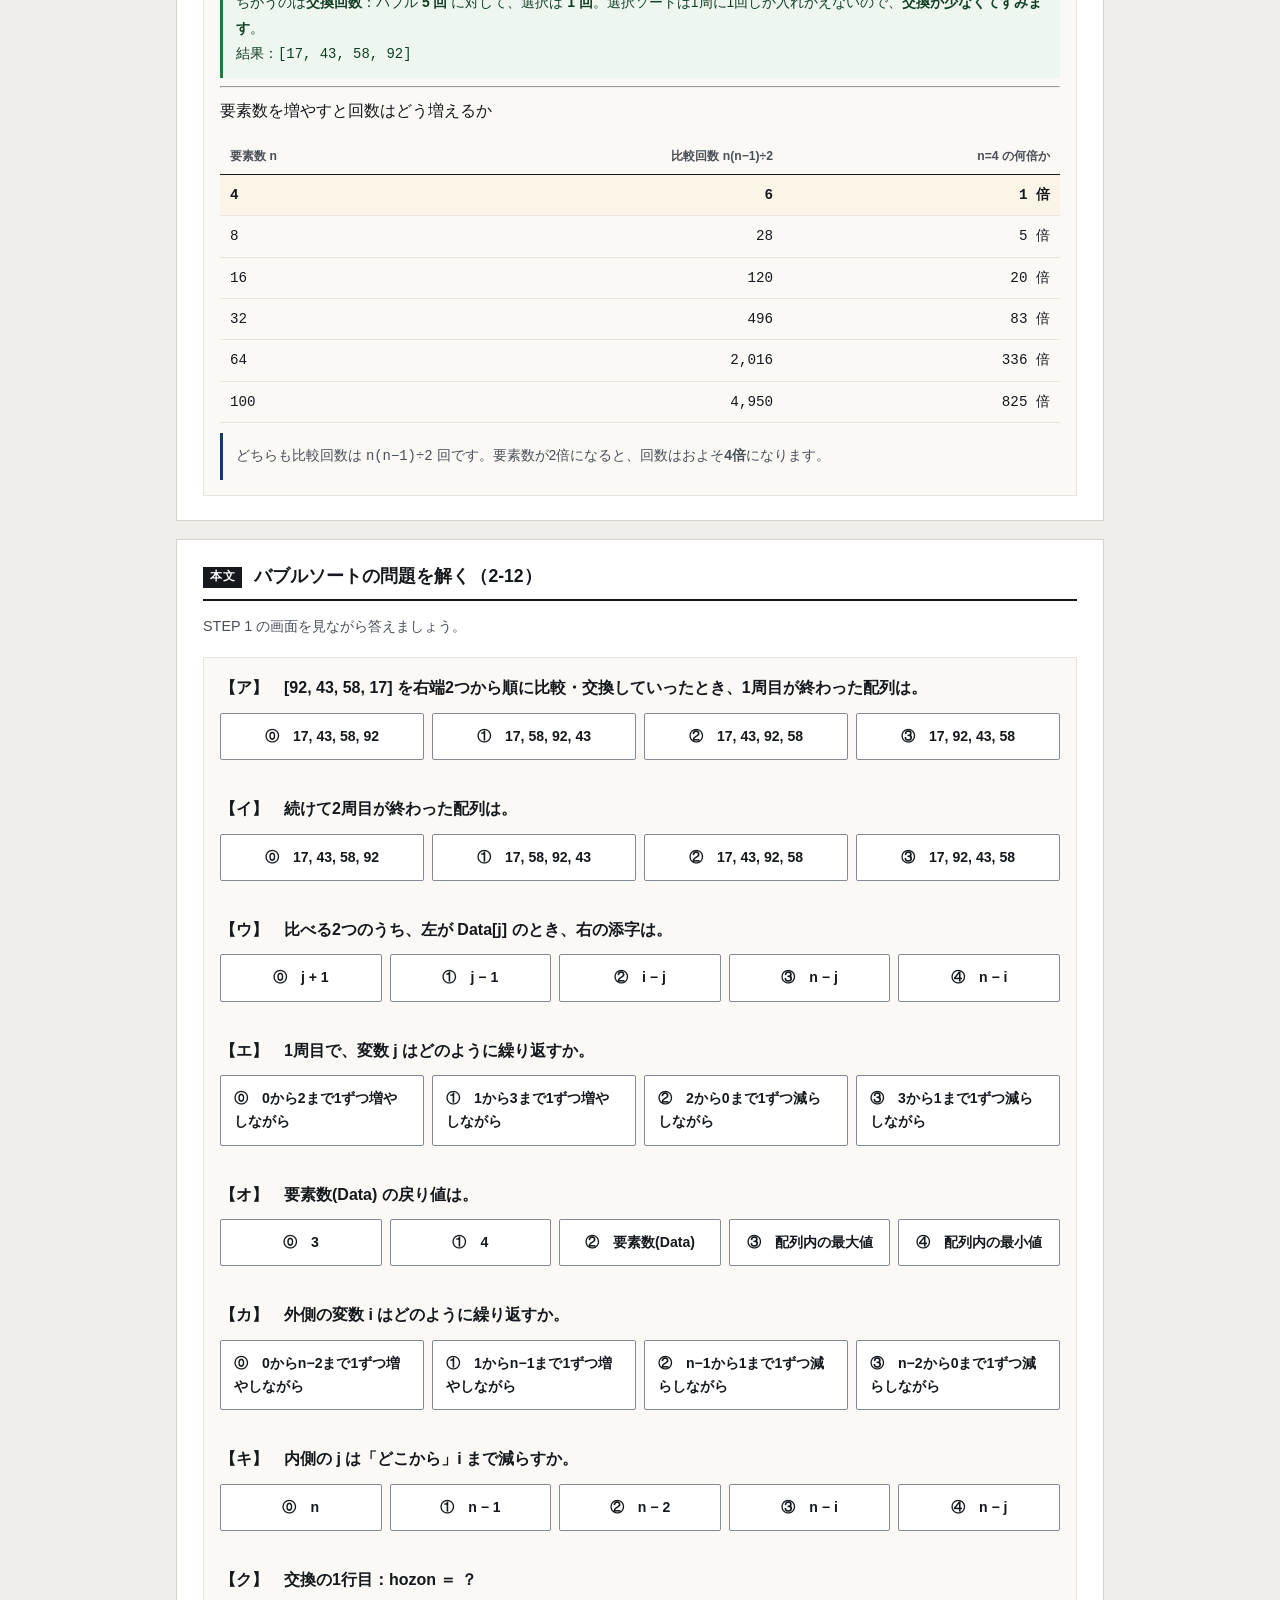
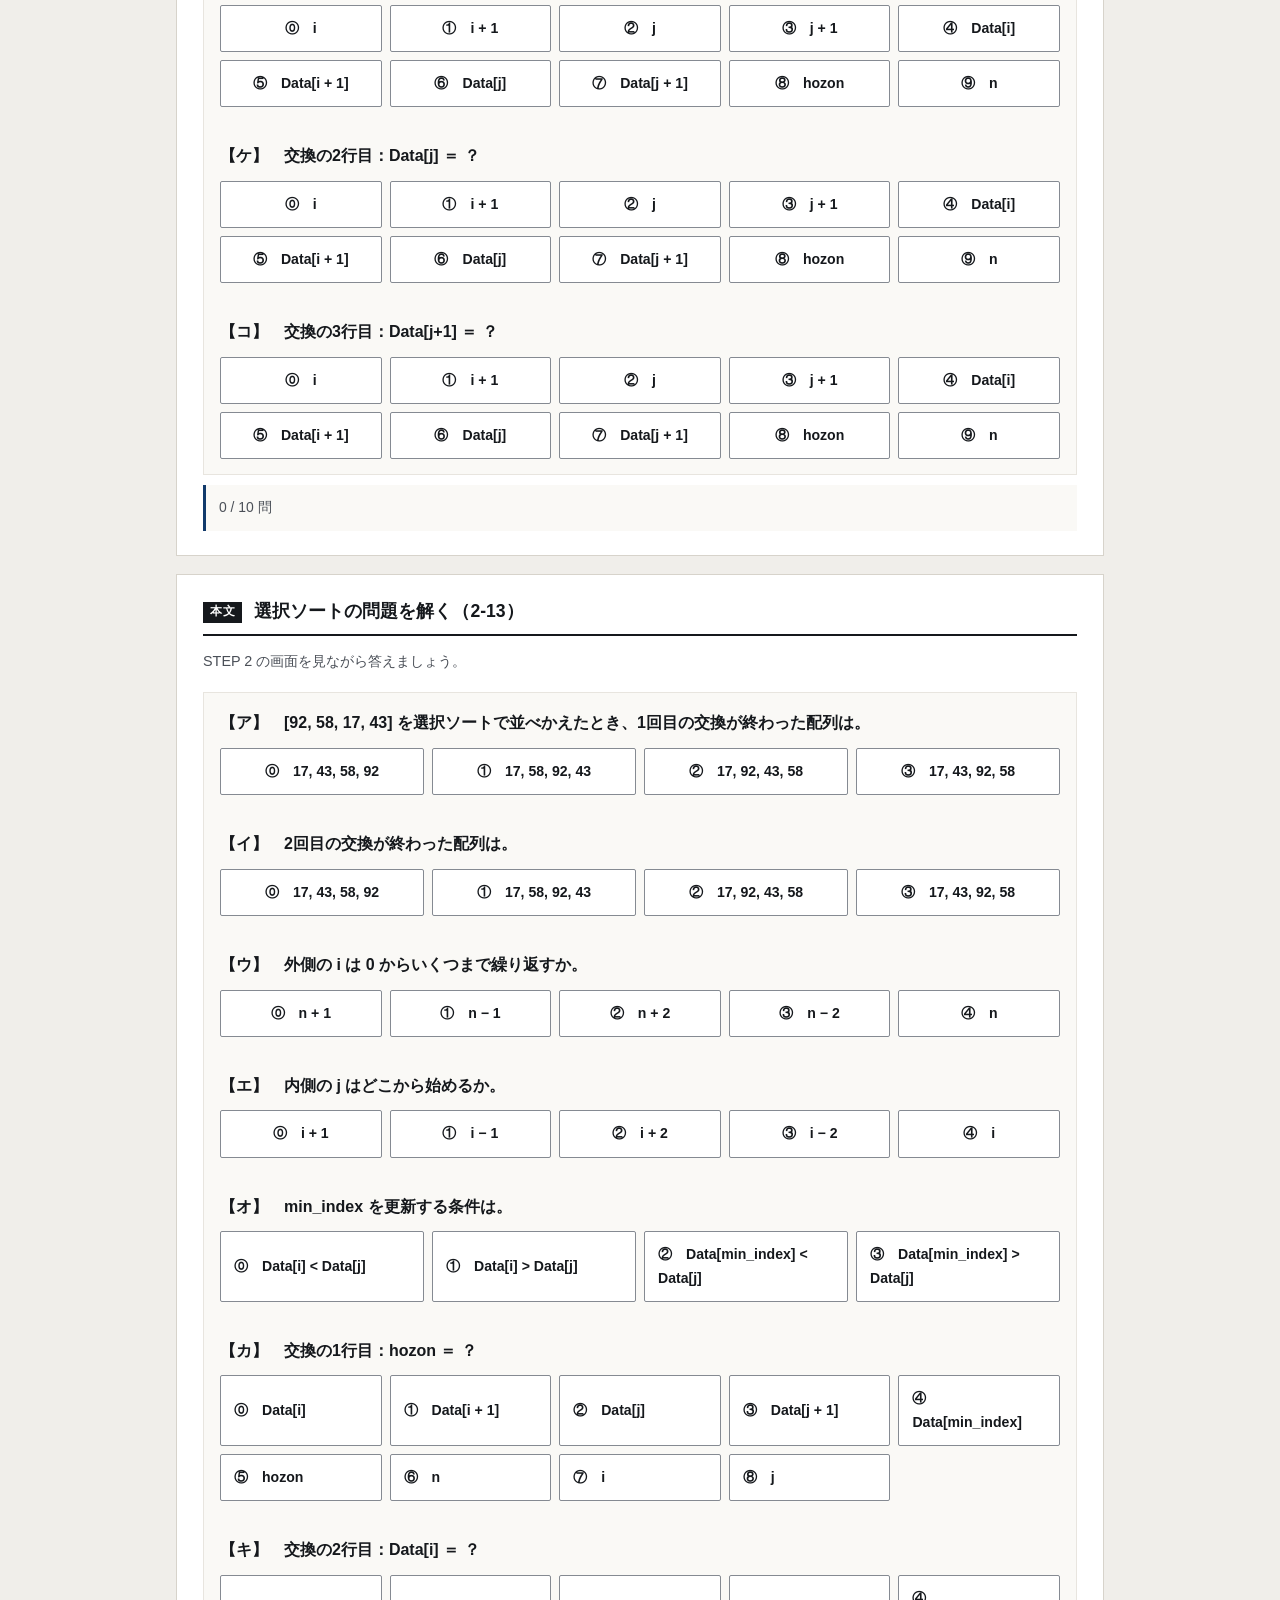
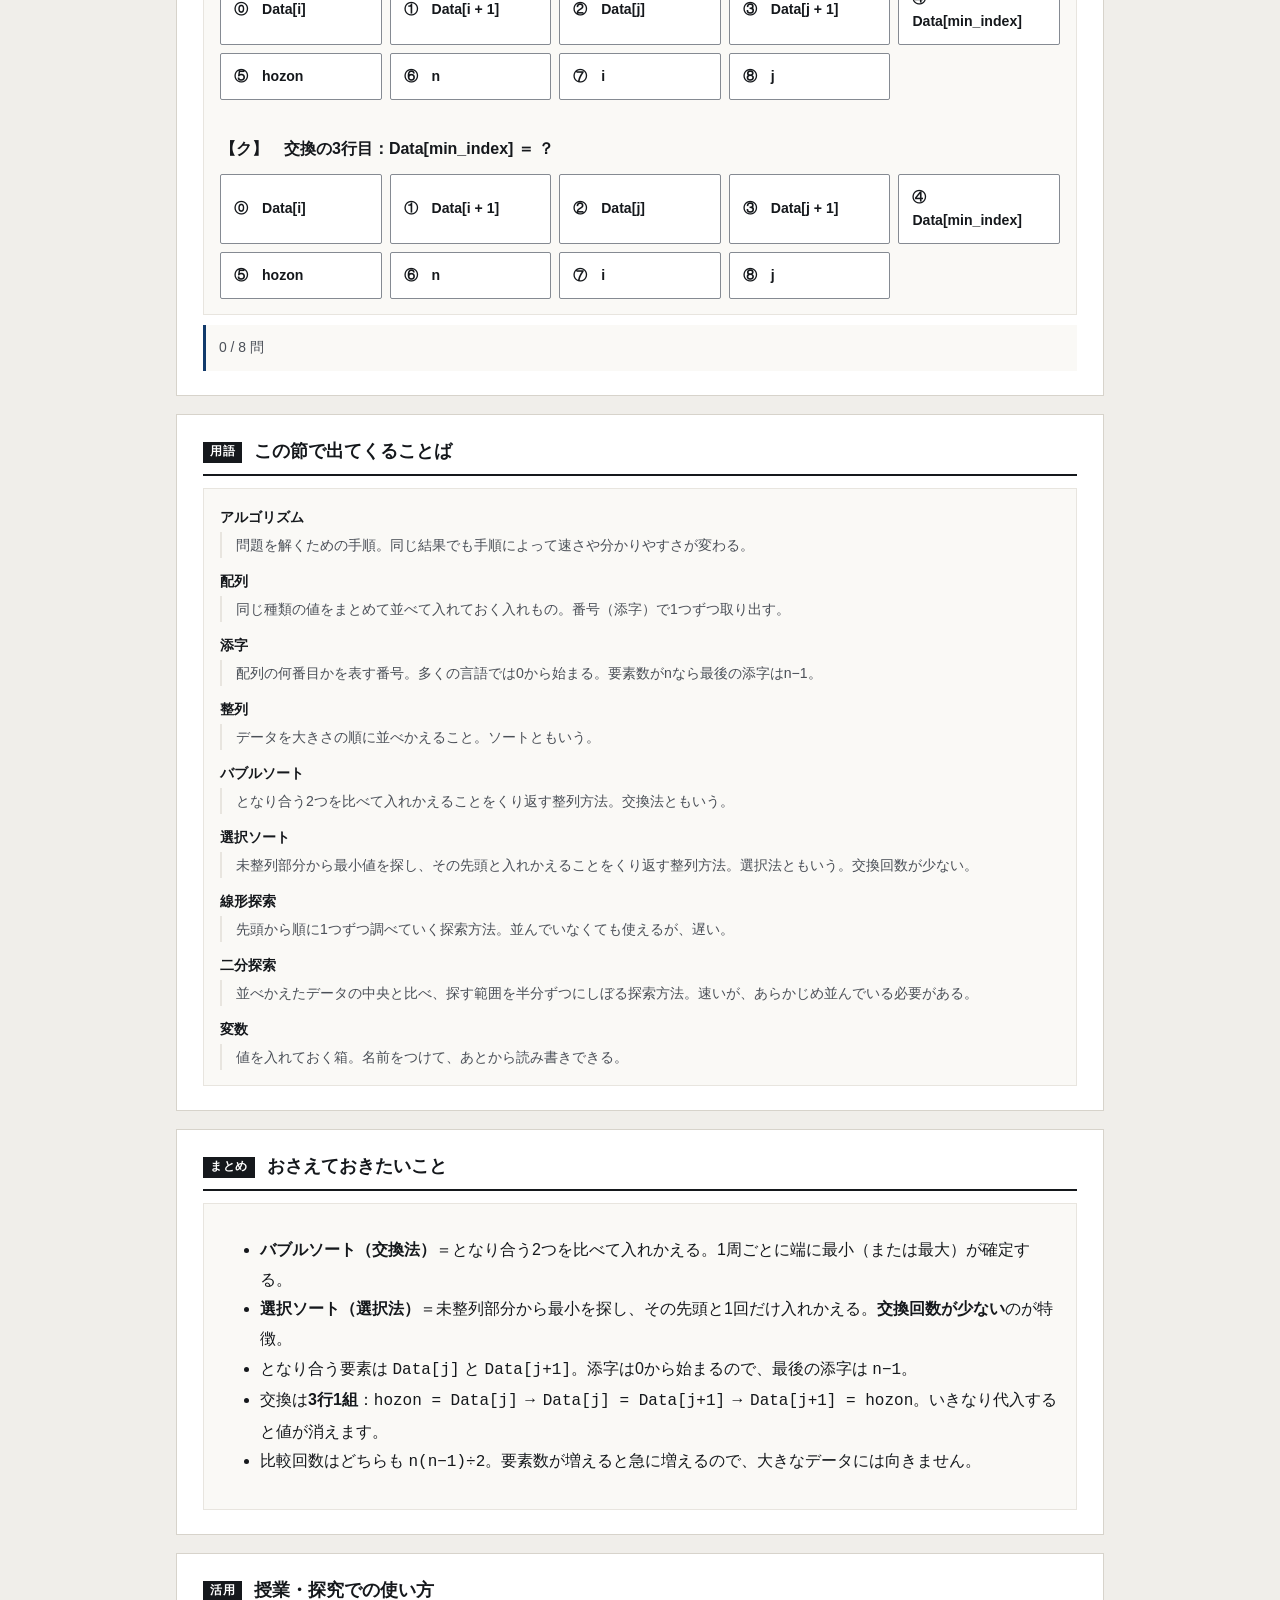
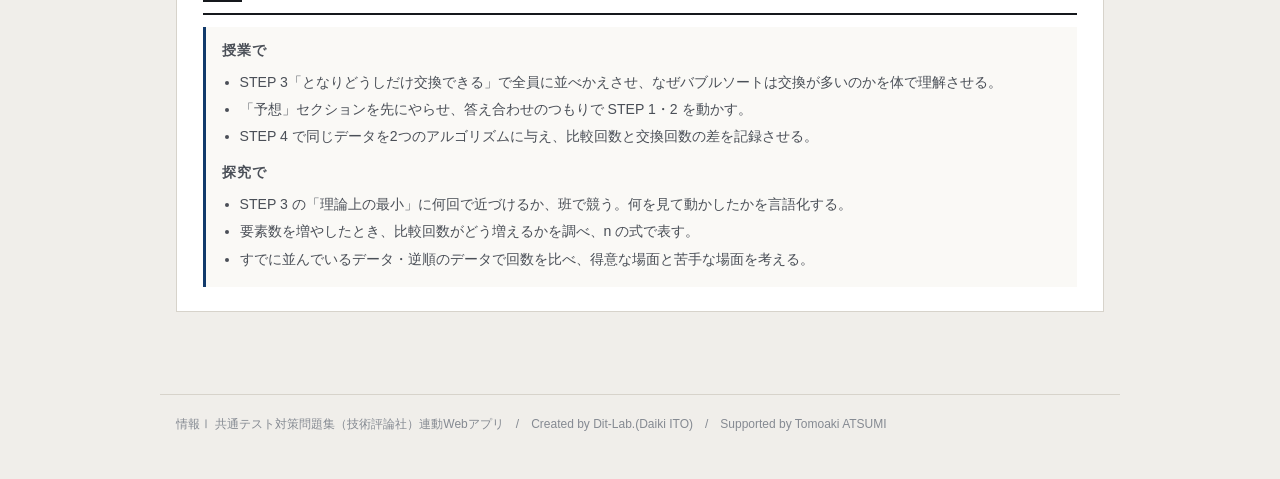
==== commit 789a54cd: "feat: 手で並べかえる体験（人 vs アルゴリズム）と予想クイズを追加" ====
--- a/index.html
+++ b/index.html
@@ -6,8 +6,8 @@
 <title>整列のアルゴリズムを動かして理解する｜情報Ⅰ共通テスト対策問題集</title>
 <meta name="description" content="バブルソートと選択ソートを1手ずつ動かします。プログラムのどの行を実行しているか、変数 i・j がいくつかを見ながら、並びかわるようすを追いましょう。">
 <link rel="icon" href="data:image/svg+xml,%3Csvg xmlns=%22http://www.w3.org/2000/svg%22 viewBox=%220 0 32 32%22%3E%3Crect width=%2232%22 height=%2232%22 fill=%22%2315181c%22/%3E%3Ctext x=%2216%22 y=%2222%22 font-size=%2218%22 font-family=%22monospace%22 fill=%22%23fff%22 text-anchor=%22middle%22%3E01%3C/text%3E%3C/svg%3E">
-<link rel="stylesheet" href="css/style.css?v=239696b1">
-<link rel="stylesheet" href="css/app.css?v=9b17b04e">
+<link rel="stylesheet" href="css/style.css?v=ea93572e">
+<link rel="stylesheet" href="css/app.css?v=feacb704">
 </head>
 <body>
 
@@ -79,8 +79,41 @@
     </div>
   </section>
 
+
+  <section class="step" id="stepHand">
+    <h2><span class="no">STEP 3</span>自分の手で並べかえてみる（人 vs アルゴリズム）</h2>
+    <p class="desc">カードを2枚えらぶと入れかわります。<strong>小さい順</strong>に並べてください。何回の交換でできますか。</p>
+    <div class="panel">
+      <div class="btn-row" style="flex-wrap:wrap">
+        <button class="btn primary" data-hmode="free">自由に交換できる</button>
+        <button class="btn" data-hmode="near">となりどうしだけ交換できる</button>
+        <button class="btn ghost" id="hNew">新しい問題</button>
+      </div>
+      <div class="hand" id="hCards" style="margin-top:16px"></div>
+      <div class="metrics" style="margin-top:14px">
+        <div class="metric"><div class="k">あなたの交換回数</div><div class="v" id="hSwp">0</div></div>
+        <div class="metric"><div class="k">バブルソート</div><div class="v" id="hBub">—</div></div>
+        <div class="metric"><div class="k">選択ソート</div><div class="v" id="hSel">—</div></div>
+        <div class="metric"><div class="k">理論上の最小</div><div class="v" id="hMin">—</div></div>
+      </div>
+      <div class="note" id="hNote" style="margin-top:12px"></div>
+    </div>
+  </section>
+
+  <section class="step" id="stepGuess">
+    <h2><span class="no">予想</span>やる前に予想してみる</h2>
+    <p class="desc">動かす前に自分で考えてから確かめると、手順が頭に残ります。</p>
+    <div class="panel">
+      <div id="pd1"></div>
+      <hr class="sep">
+      <div id="pd2"></div>
+      <hr class="sep">
+      <div id="pd3"></div>
+    </div>
+  </section>
+
   <section class="step" id="step3">
-    <h2><span class="no">STEP 3</span>自分のデータで2つを比べる</h2>
+    <h2><span class="no">STEP 4</span>自分のデータで2つを比べる</h2>
     <p class="desc">同じデータを両方のアルゴリズムに入れて、<strong>比較回数と交換回数</strong>を比べます。</p>
     <div class="panel">
       <div class="btn-row" style="align-items:flex-end;flex-wrap:wrap;gap:10px">
@@ -143,15 +176,15 @@
     <div class="use-note">
       <h3>授業で</h3>
       <ul>
-        <li>STEP 1 を「1手ずつ」で全員で追い、次にどこが入れかわるかを予想させてから進める。</li>
-        <li>STEP 3 で同じデータを2つのアルゴリズムに与え、比較回数と交換回数の差を記録させる。</li>
-        <li>STEP 4・5 の穴埋めは、STEP 1・2 の画面を見ながら解かせると根拠を持って答えられる。</li>
+        <li>STEP 3「となりどうしだけ交換できる」で全員に並べかえさせ、なぜバブルソートは交換が多いのかを体で理解させる。</li>
+        <li>「予想」セクションを先にやらせ、答え合わせのつもりで STEP 1・2 を動かす。</li>
+        <li>STEP 4 で同じデータを2つのアルゴリズムに与え、比較回数と交換回数の差を記録させる。</li>
       </ul>
       <h3 style="margin-top:12px">探究で</h3>
       <ul>
+        <li>STEP 3 の「理論上の最小」に何回で近づけるか、班で競う。何を見て動かしたかを言語化する。</li>
         <li>要素数を増やしたとき、比較回数がどう増えるかを調べ、n の式で表す。</li>
         <li>すでに並んでいるデータ・逆順のデータで回数を比べ、得意な場面と苦手な場面を考える。</li>
-        <li>教科書に載っていない整列方法（挿入ソートなど）を調べ、同じ形で回数を比べる。</li>
       </ul>
     </div>
   </section>
@@ -163,7 +196,8 @@
 </footer>
 
 <script src="js/terms.js?v=867e9694"></script>
-<script src="js/quiz.js?v=5d6779cc"></script>
-<script src="js/app.js?v=c2b233b7"></script>
+<script src="js/quiz.js?v=13402362"></script>
+<script src="js/predict.js?v=1b9c8bf0"></script>
+<script src="js/app.js?v=83f08f9a"></script>
 </body>
 </html>
--- a/css/style.css
+++ b/css/style.css
@@ -68,6 +68,7 @@
 .grid{display:grid; gap:20px}
 .grid > *{min-width:0}          /* 子の中身で列が広がるのを防ぐ */
 @media(min-width:800px){ .grid.c2{grid-template-columns:1fr 1fr} }
+@media(min-width:800px){ .grid.c21{grid-template-columns:1.45fr 1fr} }
 
 .panel{border:1px solid var(--rule-2); background:var(--paper-2); padding:15px 16px; min-width:0}
 .panel > h3{
@@ -225,7 +226,7 @@
   .dg-c, .dg-h{ min-width:110px }
 }
 @media (max-width:820px){
-  .grid.c2{grid-template-columns:1fr}
+  .grid.c2,.grid.c21{grid-template-columns:1fr}
   .dg-scroll{max-height:340px}
   .filebox{flex-direction:column; align-items:stretch}
   .filebox .sel{max-width:100%}
@@ -267,3 +268,13 @@
   cursor:pointer; font-size:.88rem; max-width:100%; text-align:left; font-family:inherit; color:var(--ink)}
 .cards .c:hover{background:var(--warn-bg)}
 .cards .c.used{opacity:.35; pointer-events:none}
+
+/* --- 予想してから実行 --- */
+.pmark{display:inline-block; background:var(--accent); color:#fff; font-size:.7rem; font-weight:700;
+  letter-spacing:.08em; padding:2px 7px; border-radius:2px; margin-right:8px; vertical-align:2px}
+input.pin{font-size:1.05rem; padding:7px 10px; border:1px solid var(--rule); border-radius:3px;
+  width:9em; max-width:100%; background:#fff}
+.btn-row .unit{color:var(--muted); font-size:.9rem}
+.choice4 .btn.on{border-color:var(--accent); box-shadow:inset 0 0 0 1px var(--accent); font-weight:700}
+/* 設問文の見出し（flex ではなく通常の段落。.qhead は左右振り分け用なので用途が別） */
+.pq{margin:0 0 10px; font-weight:700; line-height:1.85}
--- a/css/app.css
+++ b/css/app.css
@@ -51,3 +51,13 @@
 .race{display:grid;grid-template-columns:repeat(auto-fit,minmax(230px,1fr));gap:14px}
 .race .col{border:1px solid var(--line);border-radius:3px;padding:12px;background:#fff}
 .race .col h4{margin:0 0 8px;font-size:.94rem}
+
+/* --- 手で並べかえる --- */
+.hand{display:flex;gap:8px;flex-wrap:wrap}
+.hand .card{border:1px solid var(--line);border-radius:3px;background:#fff;cursor:pointer;
+  min-width:62px;padding:14px 6px 10px;text-align:center;font:700 1.25rem/1.2 var(--mono);
+  transition:transform .12s, border-color .12s, background-color .12s}
+.hand .card em{display:block;font:400 .66rem/1.5 var(--mono);color:var(--muted);font-style:normal}
+.hand .card.pick{border-color:var(--accent);background:#e8eef7;transform:translateY(-6px)}
+.hand .card.ok{border-color:var(--ok);background:var(--ok-bg)}
+.hand.done .card{cursor:default}
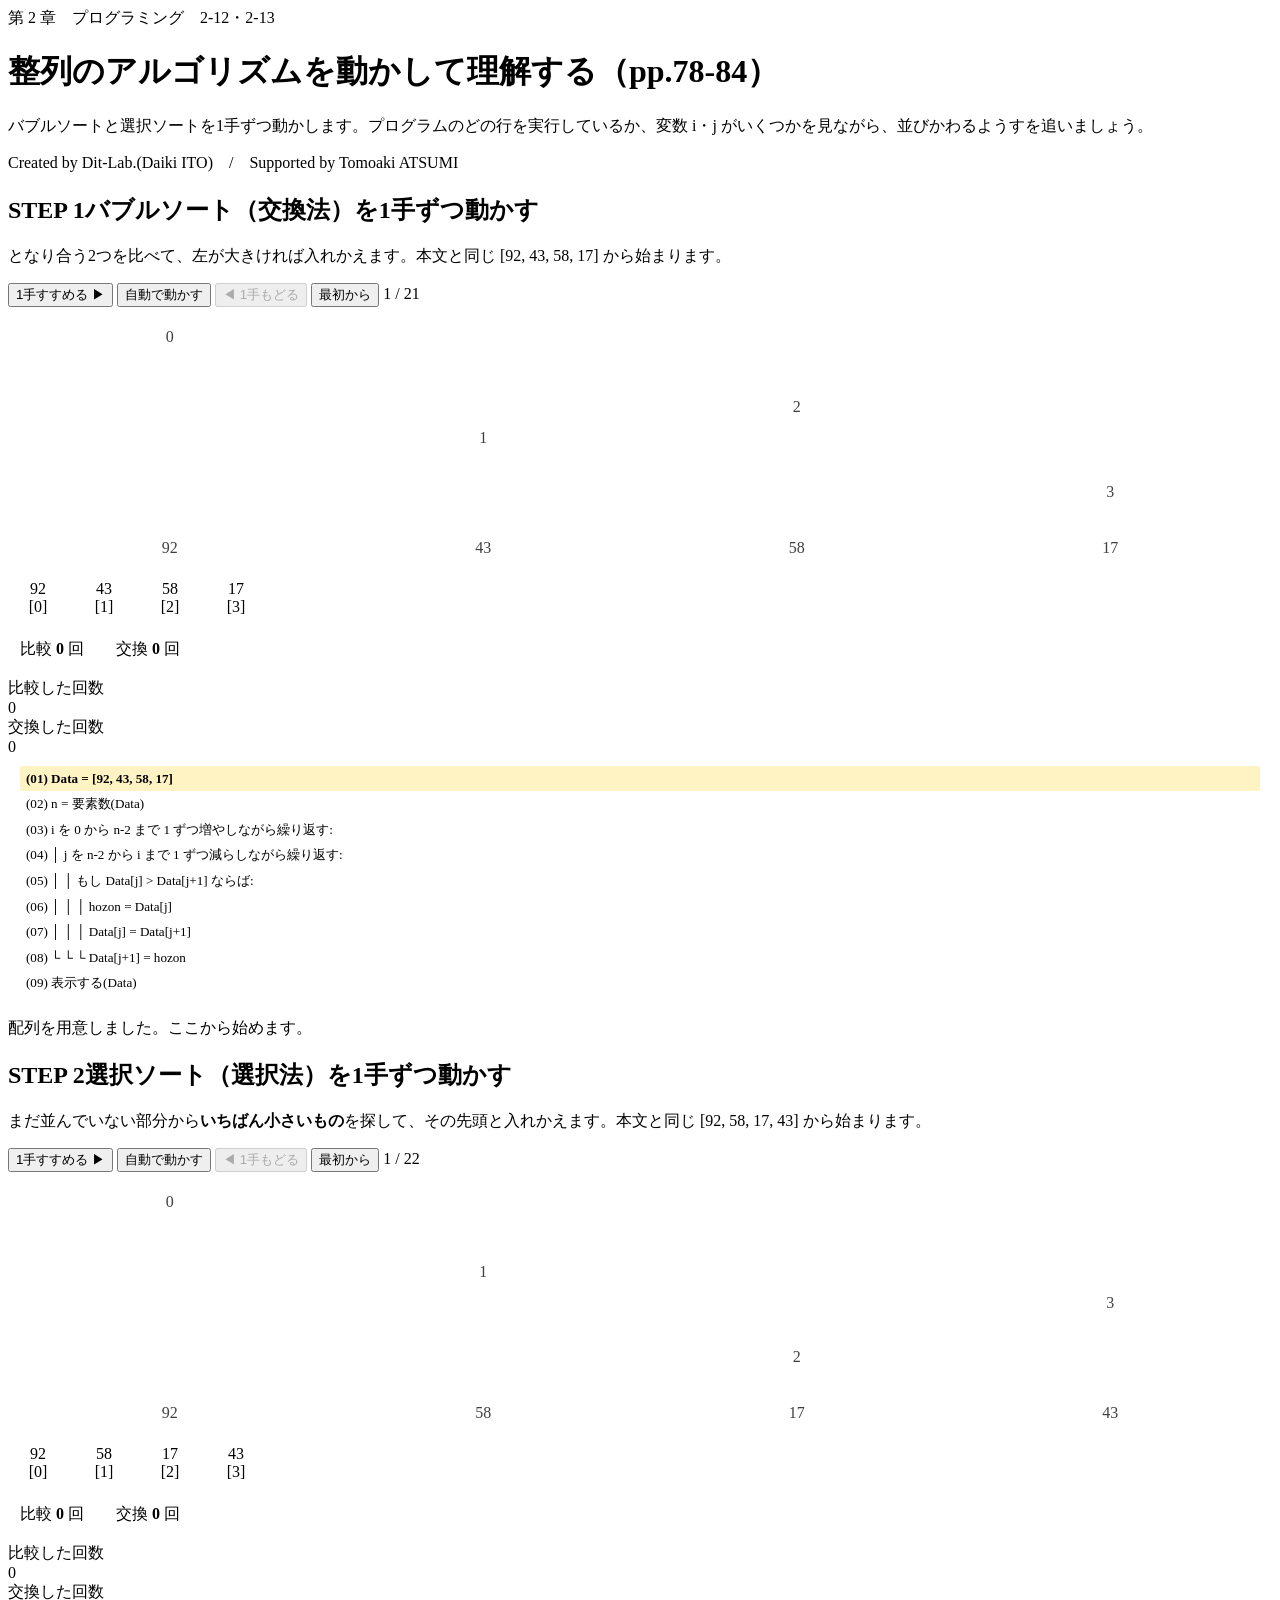
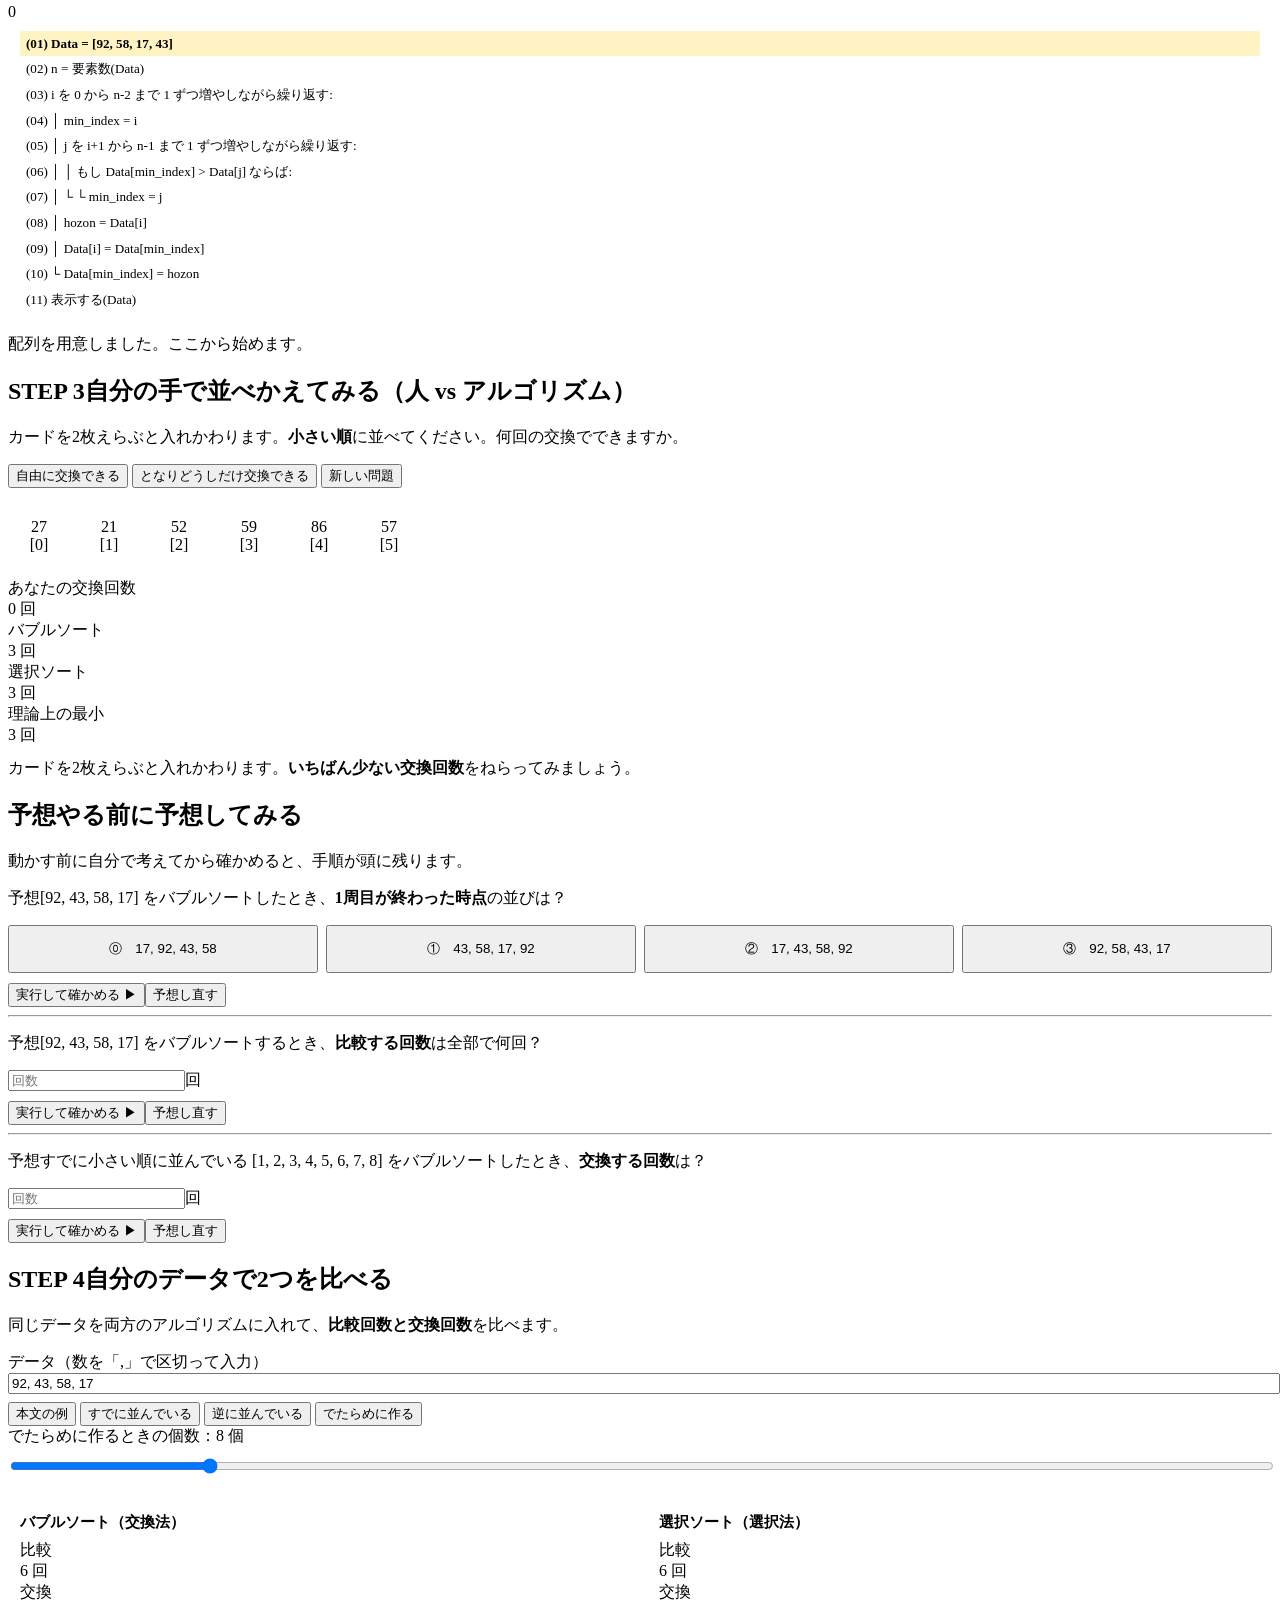
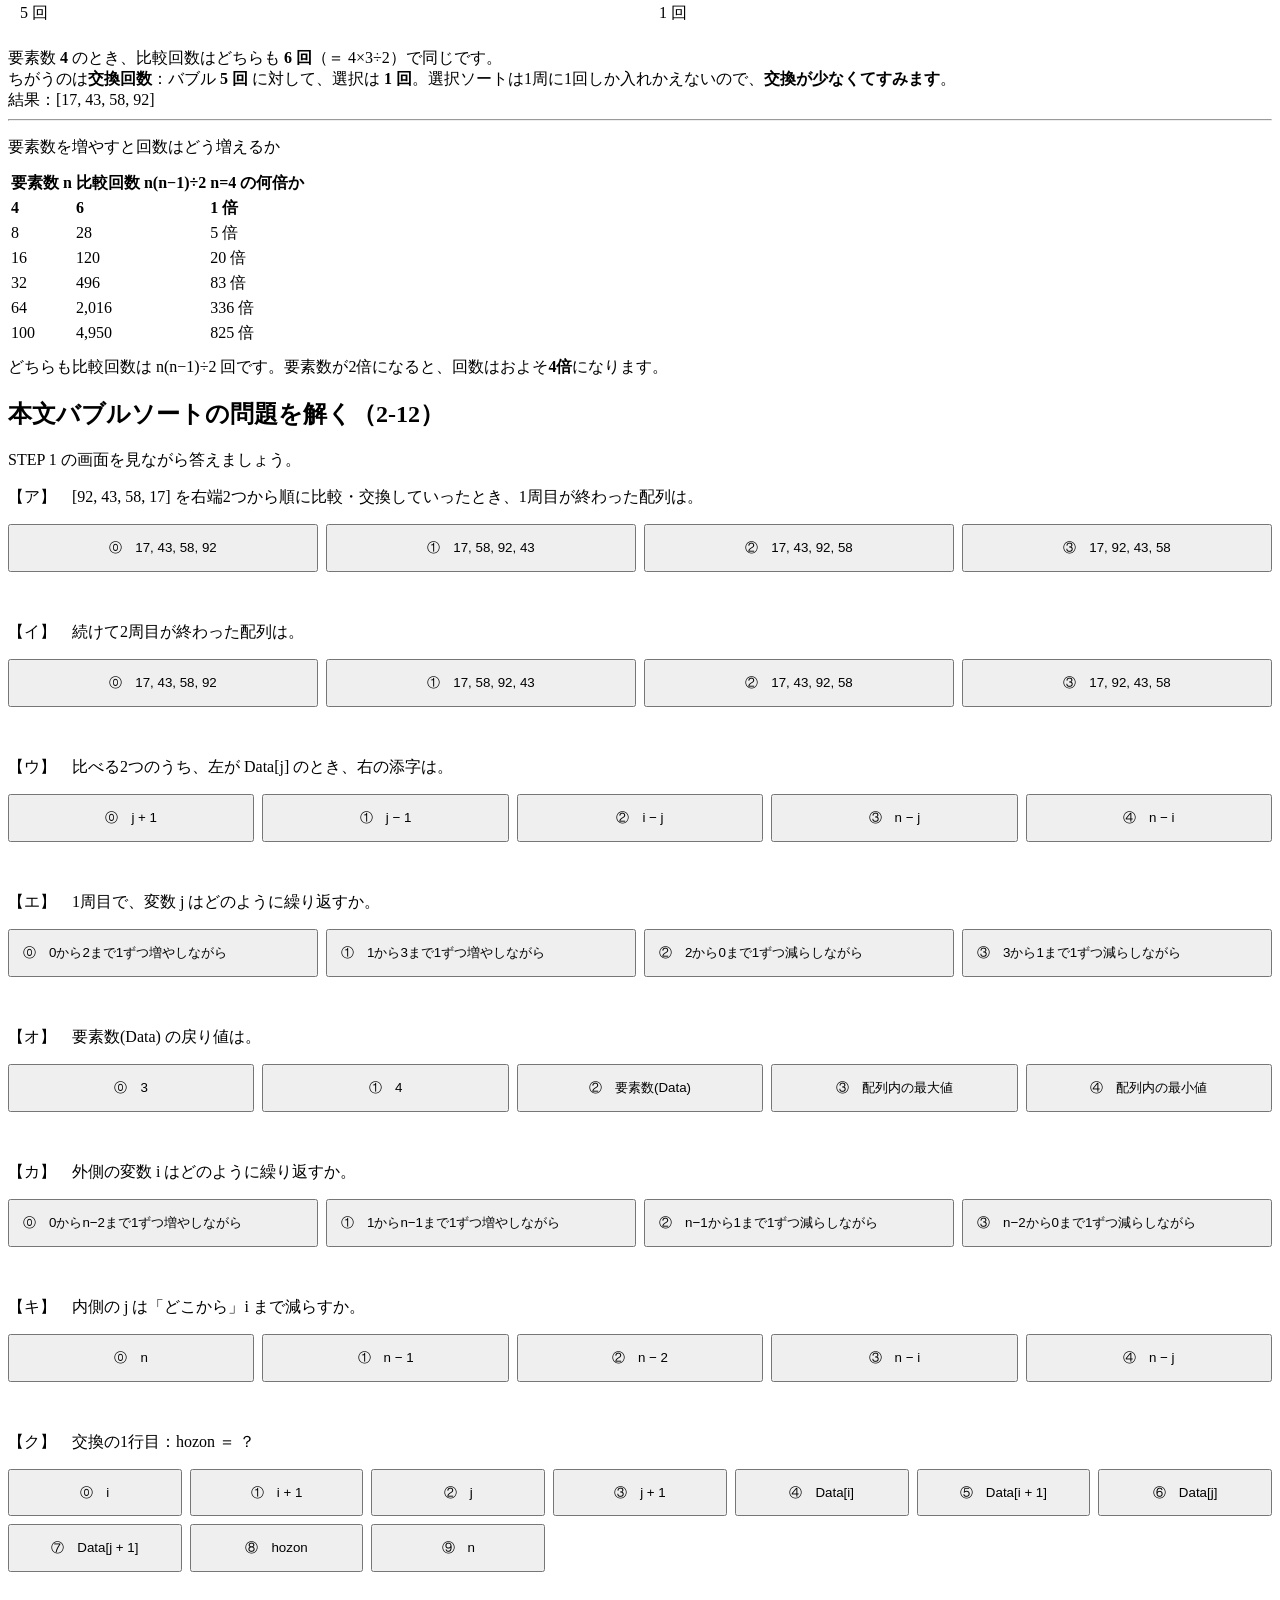
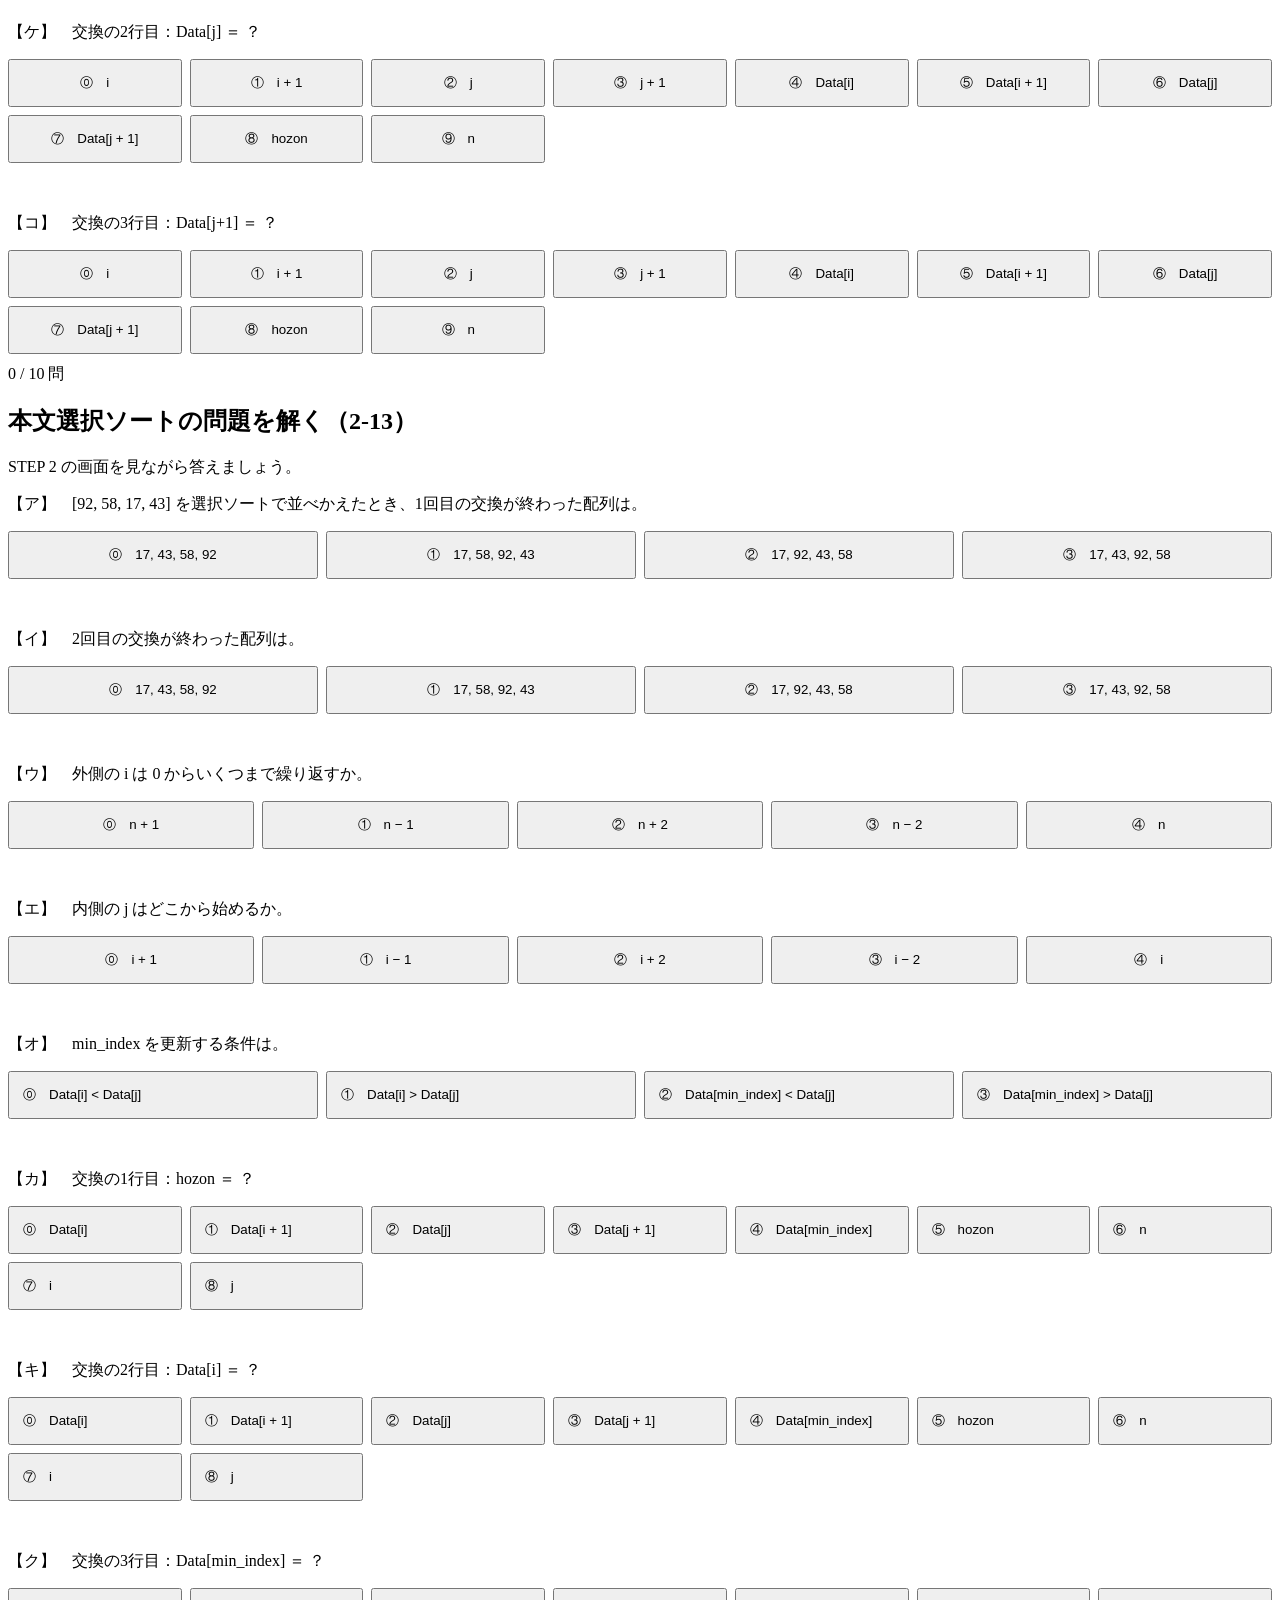
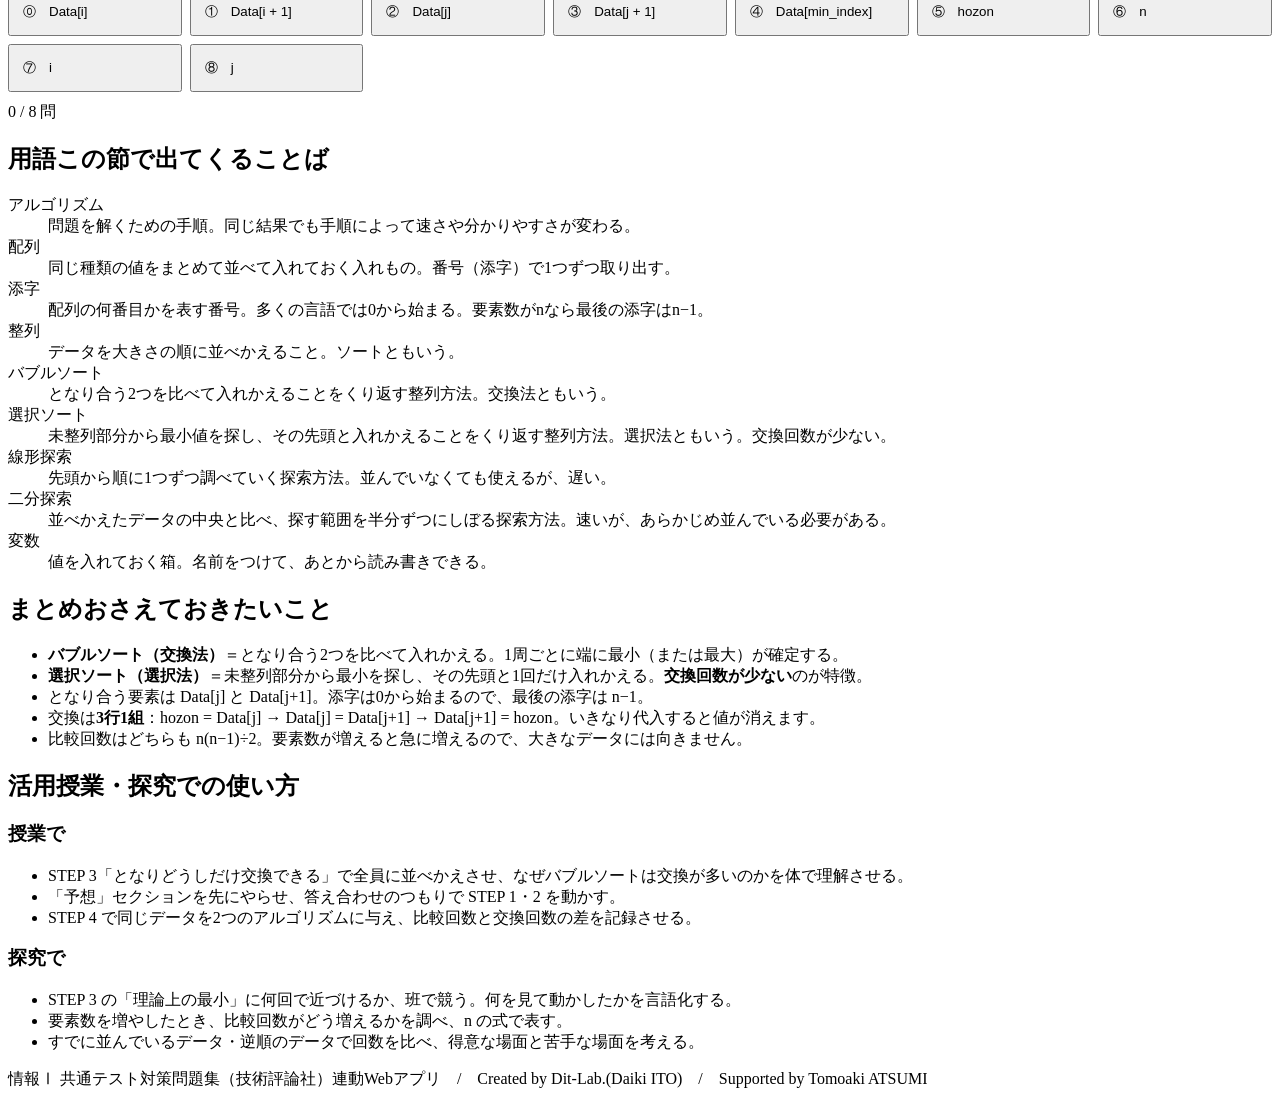
==== commit d4deb475: "fix: 解説中の配列の並びが折り返さず画面からはみ出す不具合を修正" ====
--- a/index.html
+++ b/index.html
@@ -6,7 +6,7 @@
 <title>整列のアルゴリズムを動かして理解する｜情報Ⅰ共通テスト対策問題集</title>
 <meta name="description" content="バブルソートと選択ソートを1手ずつ動かします。プログラムのどの行を実行しているか、変数 i・j がいくつかを見ながら、並びかわるようすを追いましょう。">
 <link rel="icon" href="data:image/svg+xml,%3Csvg xmlns=%22http://www.w3.org/2000/svg%22 viewBox=%220 0 32 32%22%3E%3Crect width=%2232%22 height=%2232%22 fill=%22%2315181c%22/%3E%3Ctext x=%2216%22 y=%2222%22 font-size=%2218%22 font-family=%22monospace%22 fill=%22%23fff%22 text-anchor=%22middle%22%3E01%3C/text%3E%3C/svg%3E">
-<link rel="stylesheet" href="css/style.css?v=ea93572e">
+<link rel="stylesheet" href="css/style.css?v=1b60c856">
 <link rel="stylesheet" href="css/app.css?v=feacb704">
 </head>
 <body>
@@ -198,6 +198,6 @@
 <script src="js/terms.js?v=867e9694"></script>
 <script src="js/quiz.js?v=13402362"></script>
 <script src="js/predict.js?v=1b9c8bf0"></script>
-<script src="js/app.js?v=83f08f9a"></script>
+<script src="js/app.js?v=64a39389"></script>
 </body>
 </html>
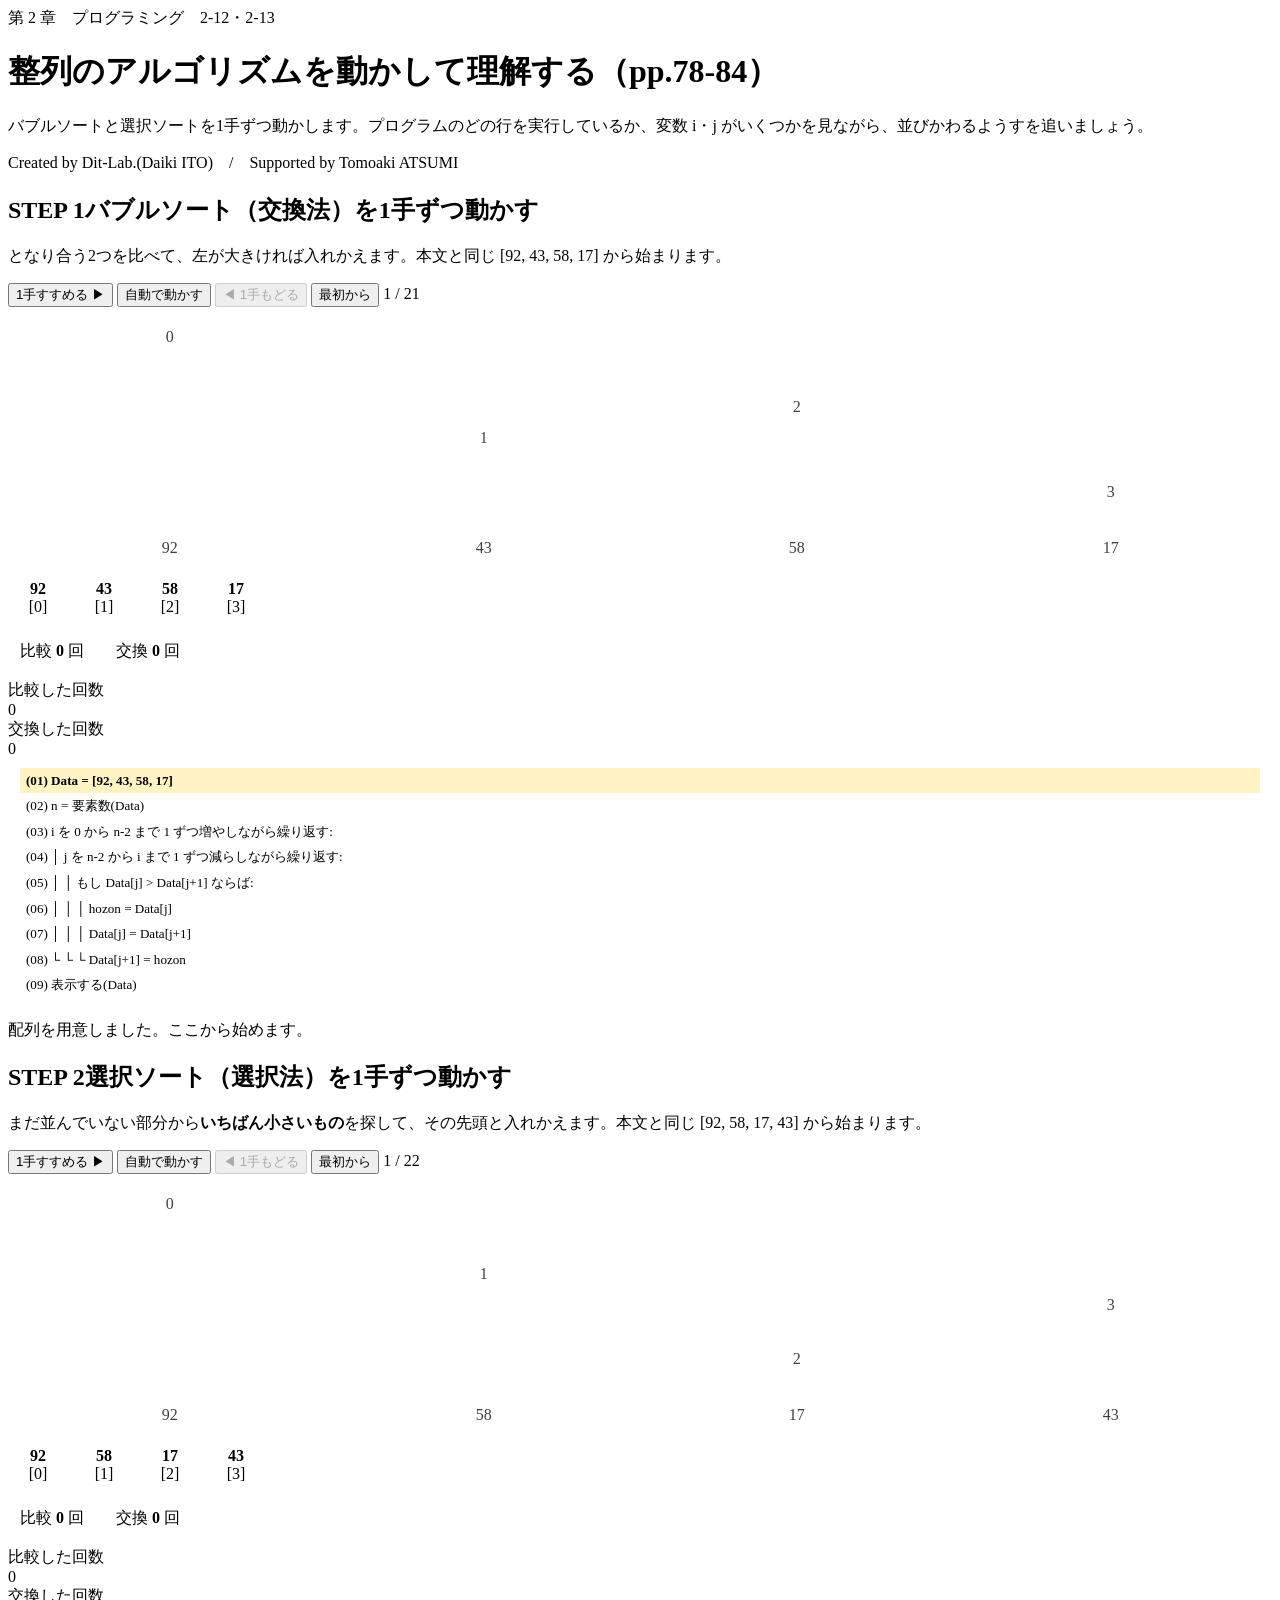
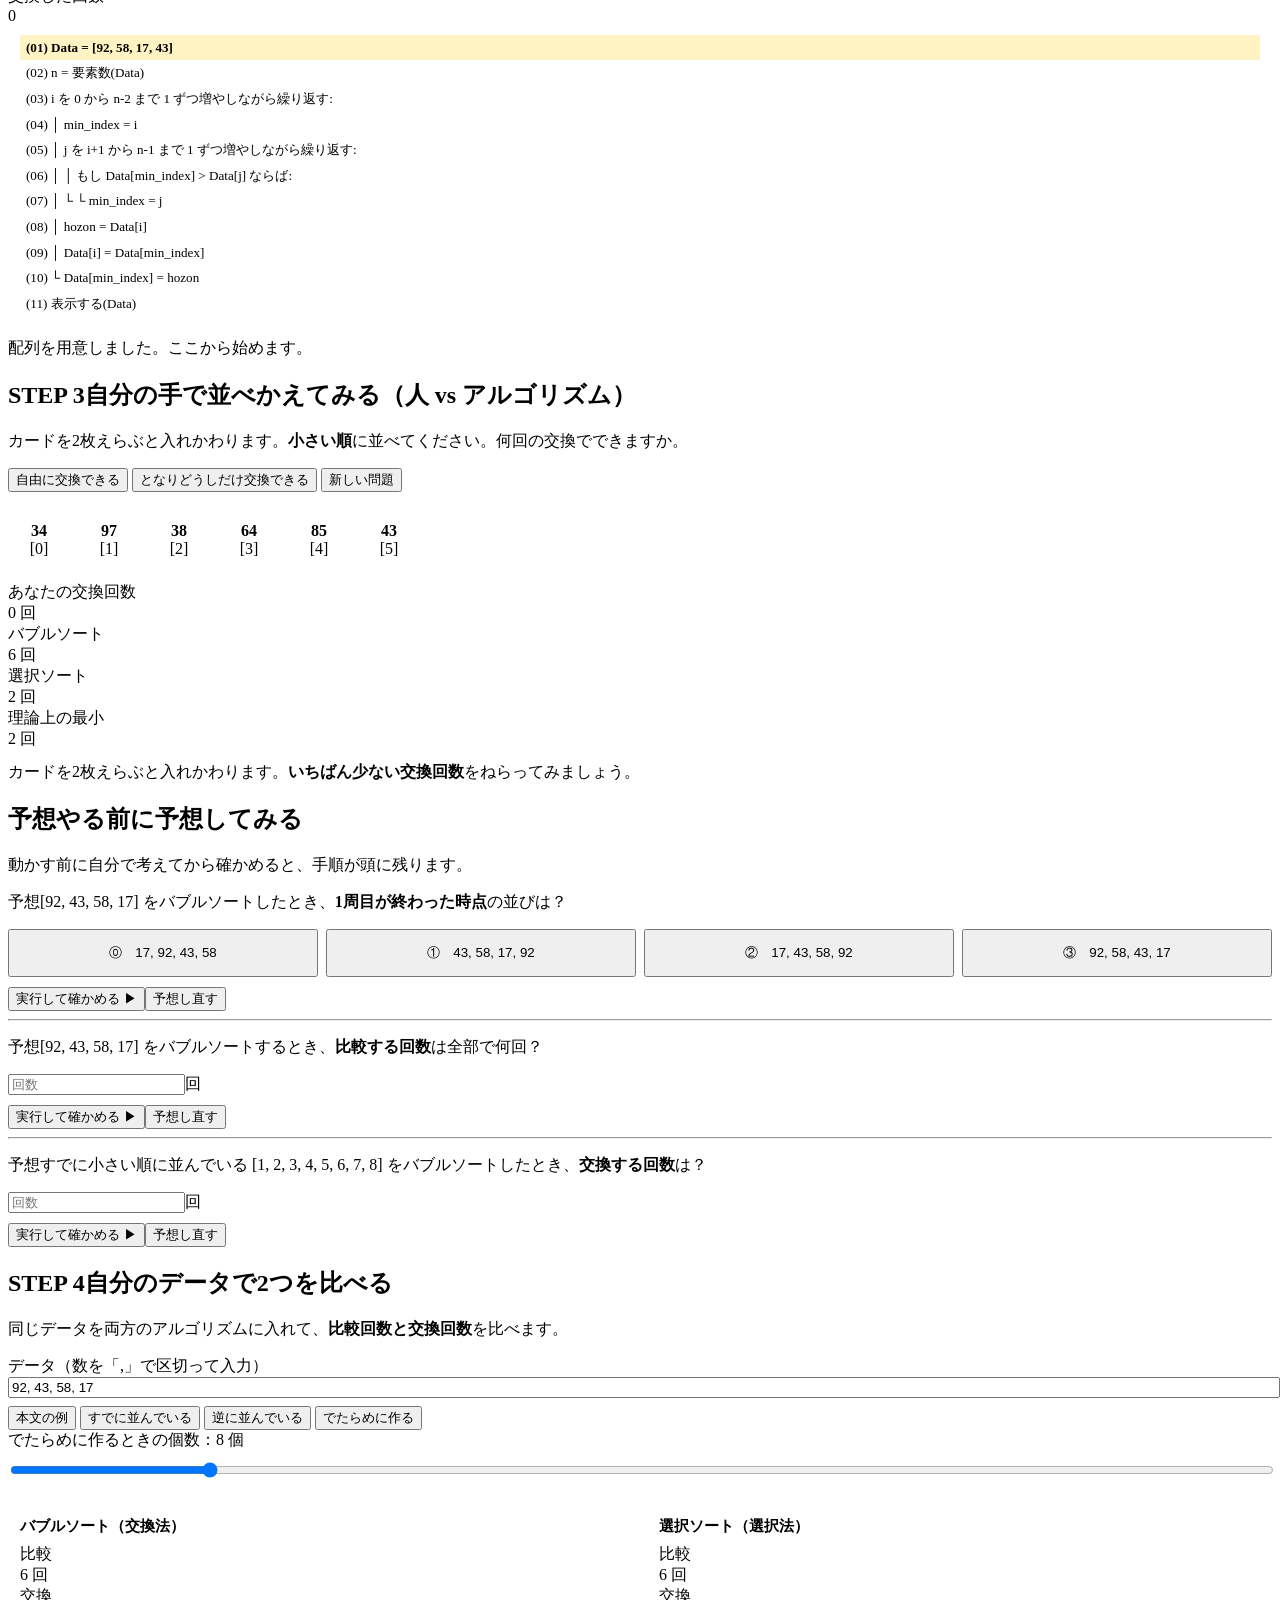
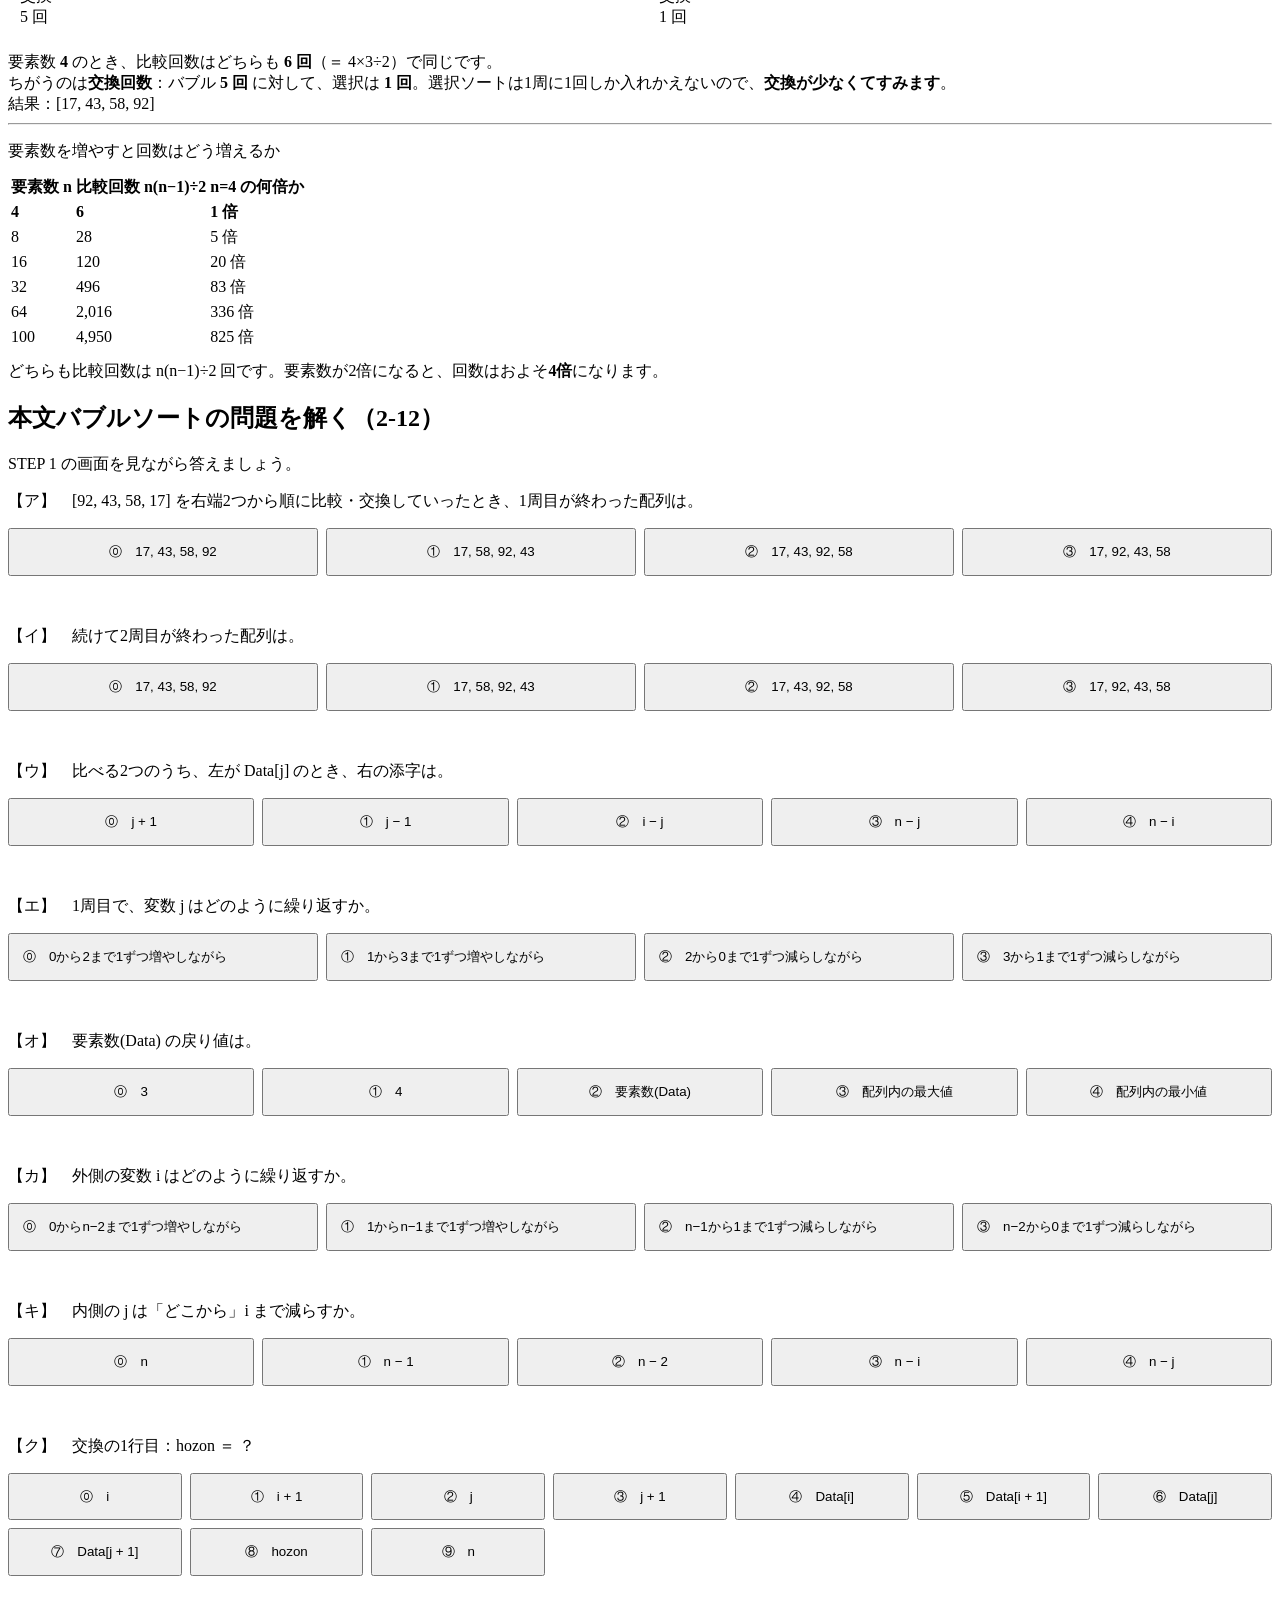
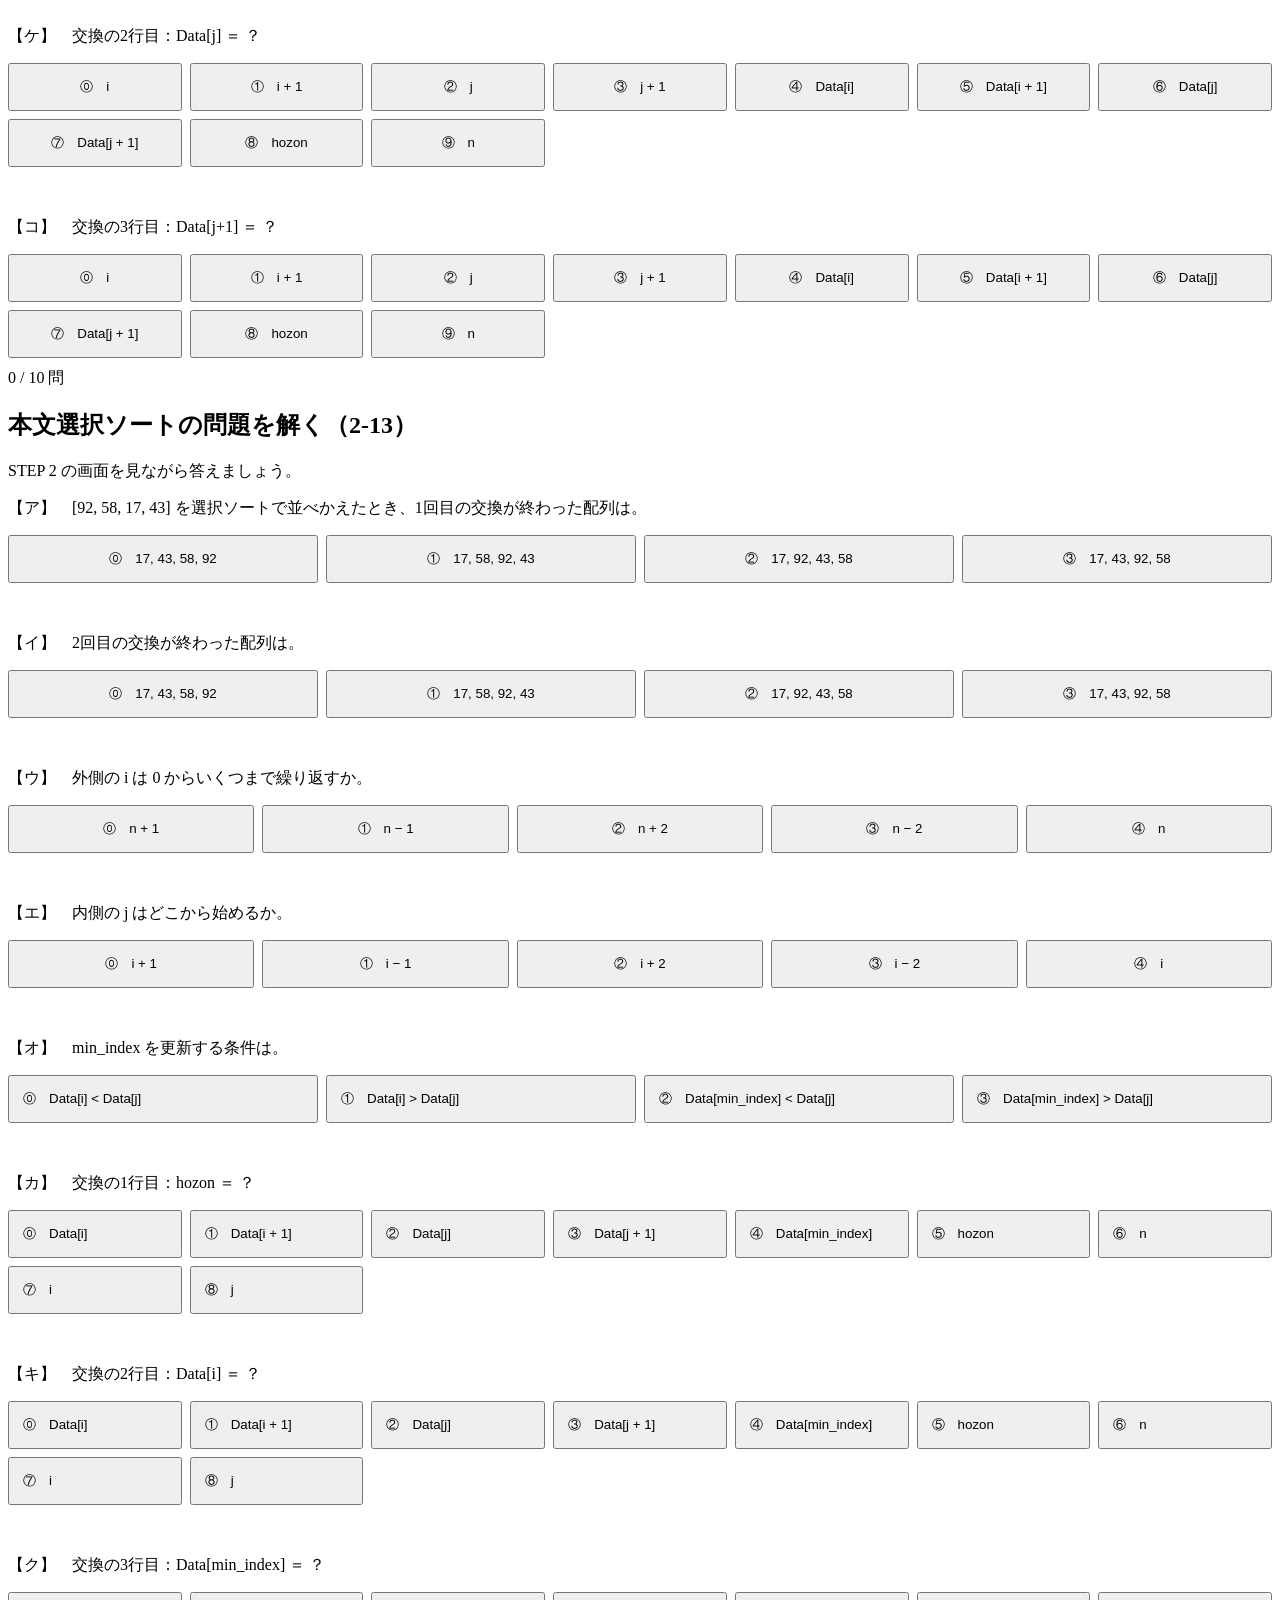
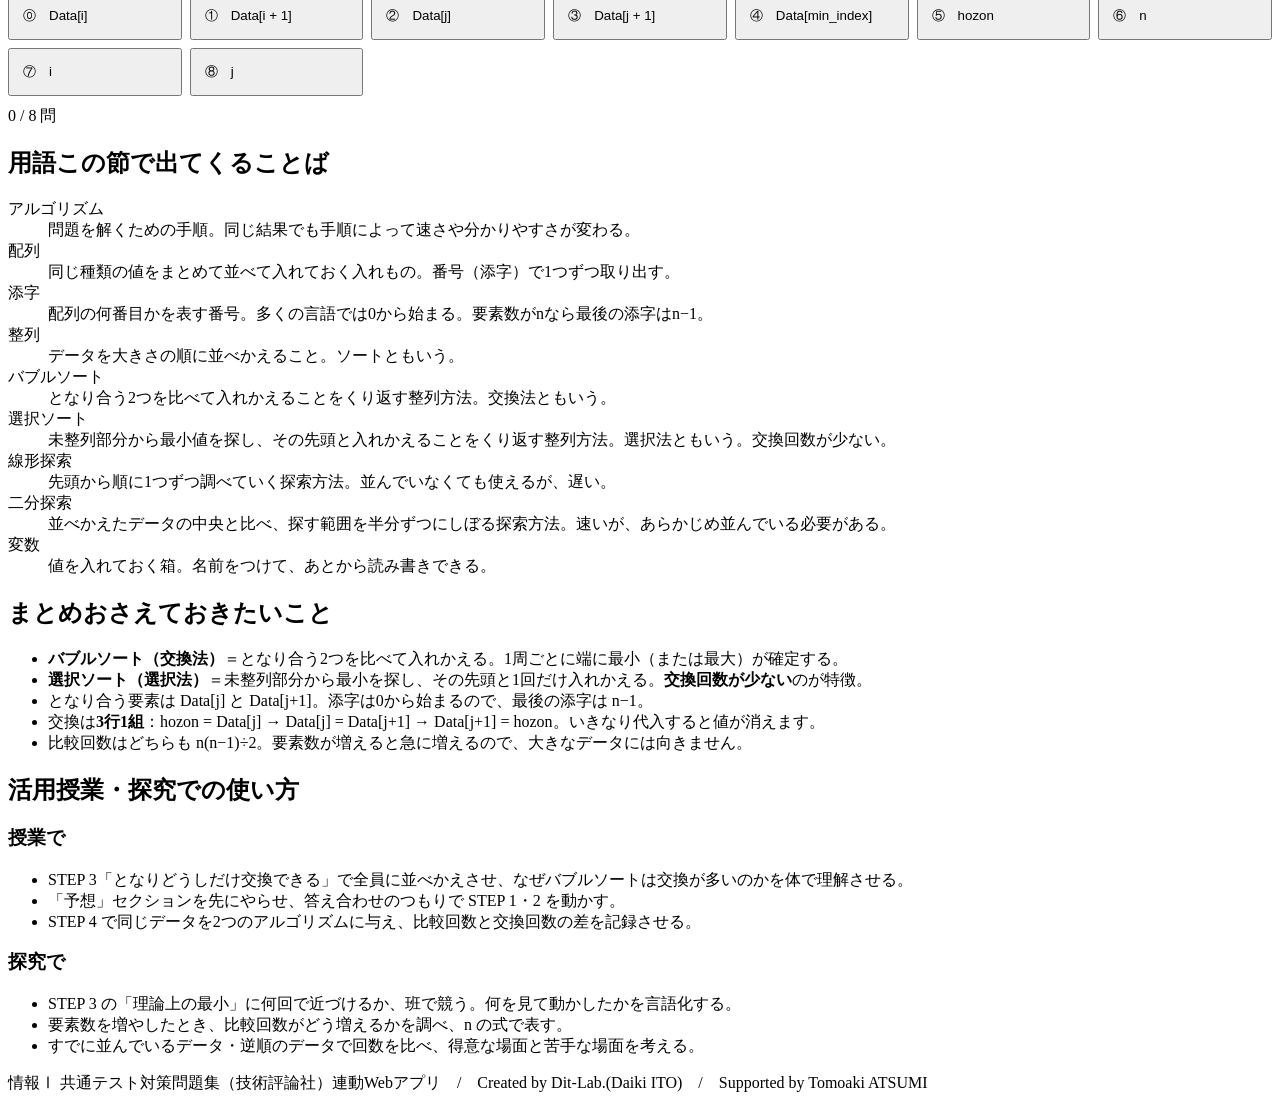
==== commit 2f9350cb: "feat: 交換をアニメーションで見せるように変更（2つの値がすべって入れかわる）。手で並べかえるカードも同様に" ====
--- a/index.html
+++ b/index.html
@@ -6,8 +6,8 @@
 <title>整列のアルゴリズムを動かして理解する｜情報Ⅰ共通テスト対策問題集</title>
 <meta name="description" content="バブルソートと選択ソートを1手ずつ動かします。プログラムのどの行を実行しているか、変数 i・j がいくつかを見ながら、並びかわるようすを追いましょう。">
 <link rel="icon" href="data:image/svg+xml,%3Csvg xmlns=%22http://www.w3.org/2000/svg%22 viewBox=%220 0 32 32%22%3E%3Crect width=%2232%22 height=%2232%22 fill=%22%2315181c%22/%3E%3Ctext x=%2216%22 y=%2222%22 font-size=%2218%22 font-family=%22monospace%22 fill=%22%23fff%22 text-anchor=%22middle%22%3E01%3C/text%3E%3C/svg%3E">
-<link rel="stylesheet" href="css/style.css?v=1b60c856">
-<link rel="stylesheet" href="css/app.css?v=feacb704">
+<link rel="stylesheet" href="css/style.css?v=bdbb3cb0">
+<link rel="stylesheet" href="css/app.css?v=c870f5fc">
 </head>
 <body>
 
@@ -198,6 +198,6 @@
 <script src="js/terms.js?v=867e9694"></script>
 <script src="js/quiz.js?v=13402362"></script>
 <script src="js/predict.js?v=1b9c8bf0"></script>
-<script src="js/app.js?v=64a39389"></script>
+<script src="js/app.js?v=e6d5e3b6"></script>
 </body>
 </html>
--- a/css/app.css
+++ b/css/app.css
@@ -22,7 +22,12 @@
 .bars{display:flex;align-items:flex-end;gap:6px;height:190px;padding:26px 8px 10px;
   border:1px solid var(--rule);background:var(--paper);border-radius:3px}
 .bars .b{flex:1;background:var(--accent);opacity:.75;border-radius:2px 2px 0 0;position:relative;
-  transition:height .18s ease, background-color .18s ease, opacity .18s ease;min-width:18px}
+  transition:height .18s ease, background-color .18s ease, opacity .18s ease;min-width:18px;will-change:transform}
+.bars .b.moving{z-index:3;box-shadow:0 3px 10px rgba(0,0,0,.28)}
+.arr .c.moving{z-index:3;box-shadow:0 3px 10px rgba(0,0,0,.22)}
+@media (prefers-reduced-motion: reduce){
+  .bars .b, .arr .c{transition:none !important}
+}
 .bars .b span{position:absolute;left:0;right:0;bottom:-20px;text-align:center;
   font:700 .78rem/1.4 var(--mono);color:var(--ink-2)}
 .bars .b i{position:absolute;left:0;right:0;top:-19px;text-align:center;
@@ -32,9 +37,10 @@
 .bars .b.done{background:#1f7a3d;opacity:.85}
 .bars .b.min{background:#5a3d8a;opacity:1}
 .bars .b.unsorted{opacity:.45}
-.arr{display:flex;gap:6px;flex-wrap:wrap;margin-top:26px}
+.arr{display:flex;gap:6px;margin-top:26px;overflow-x:auto;padding-bottom:2px}
 .arr .c{border:1px solid var(--line);border-radius:2px;min-width:52px;padding:7px 4px;text-align:center;
-  font:700 1rem/1.3 var(--mono);background:#fff}
+  font:700 1rem/1.3 var(--mono);background:#fff;position:relative;will-change:transform}
+.arr .c > b{font-weight:700}
 .arr .c em{display:block;font:400 .68rem/1.4 var(--mono);color:var(--muted);font-style:normal}
 .arr .c.cmp{border-color:#8a5a00;background:#fdf6e8}
 .arr .c.swap{border-color:#c0392b;background:var(--ng-bg)}
@@ -56,8 +62,9 @@
 .hand{display:flex;gap:8px;flex-wrap:wrap}
 .hand .card{border:1px solid var(--line);border-radius:3px;background:#fff;cursor:pointer;
   min-width:62px;padding:14px 6px 10px;text-align:center;font:700 1.25rem/1.2 var(--mono);
-  transition:transform .12s, border-color .12s, background-color .12s}
+  transition:border-color .12s, background-color .12s;will-change:transform;position:relative}
+.hand .card.moving{z-index:3;box-shadow:0 4px 12px rgba(0,0,0,.25)}
 .hand .card em{display:block;font:400 .66rem/1.5 var(--mono);color:var(--muted);font-style:normal}
-.hand .card.pick{border-color:var(--accent);background:#e8eef7;transform:translateY(-6px)}
+.hand .card.pick{border-color:var(--accent);background:#e8eef7;box-shadow:0 -4px 0 var(--accent) inset}
 .hand .card.ok{border-color:var(--ok);background:var(--ok-bg)}
 .hand.done .card{cursor:default}
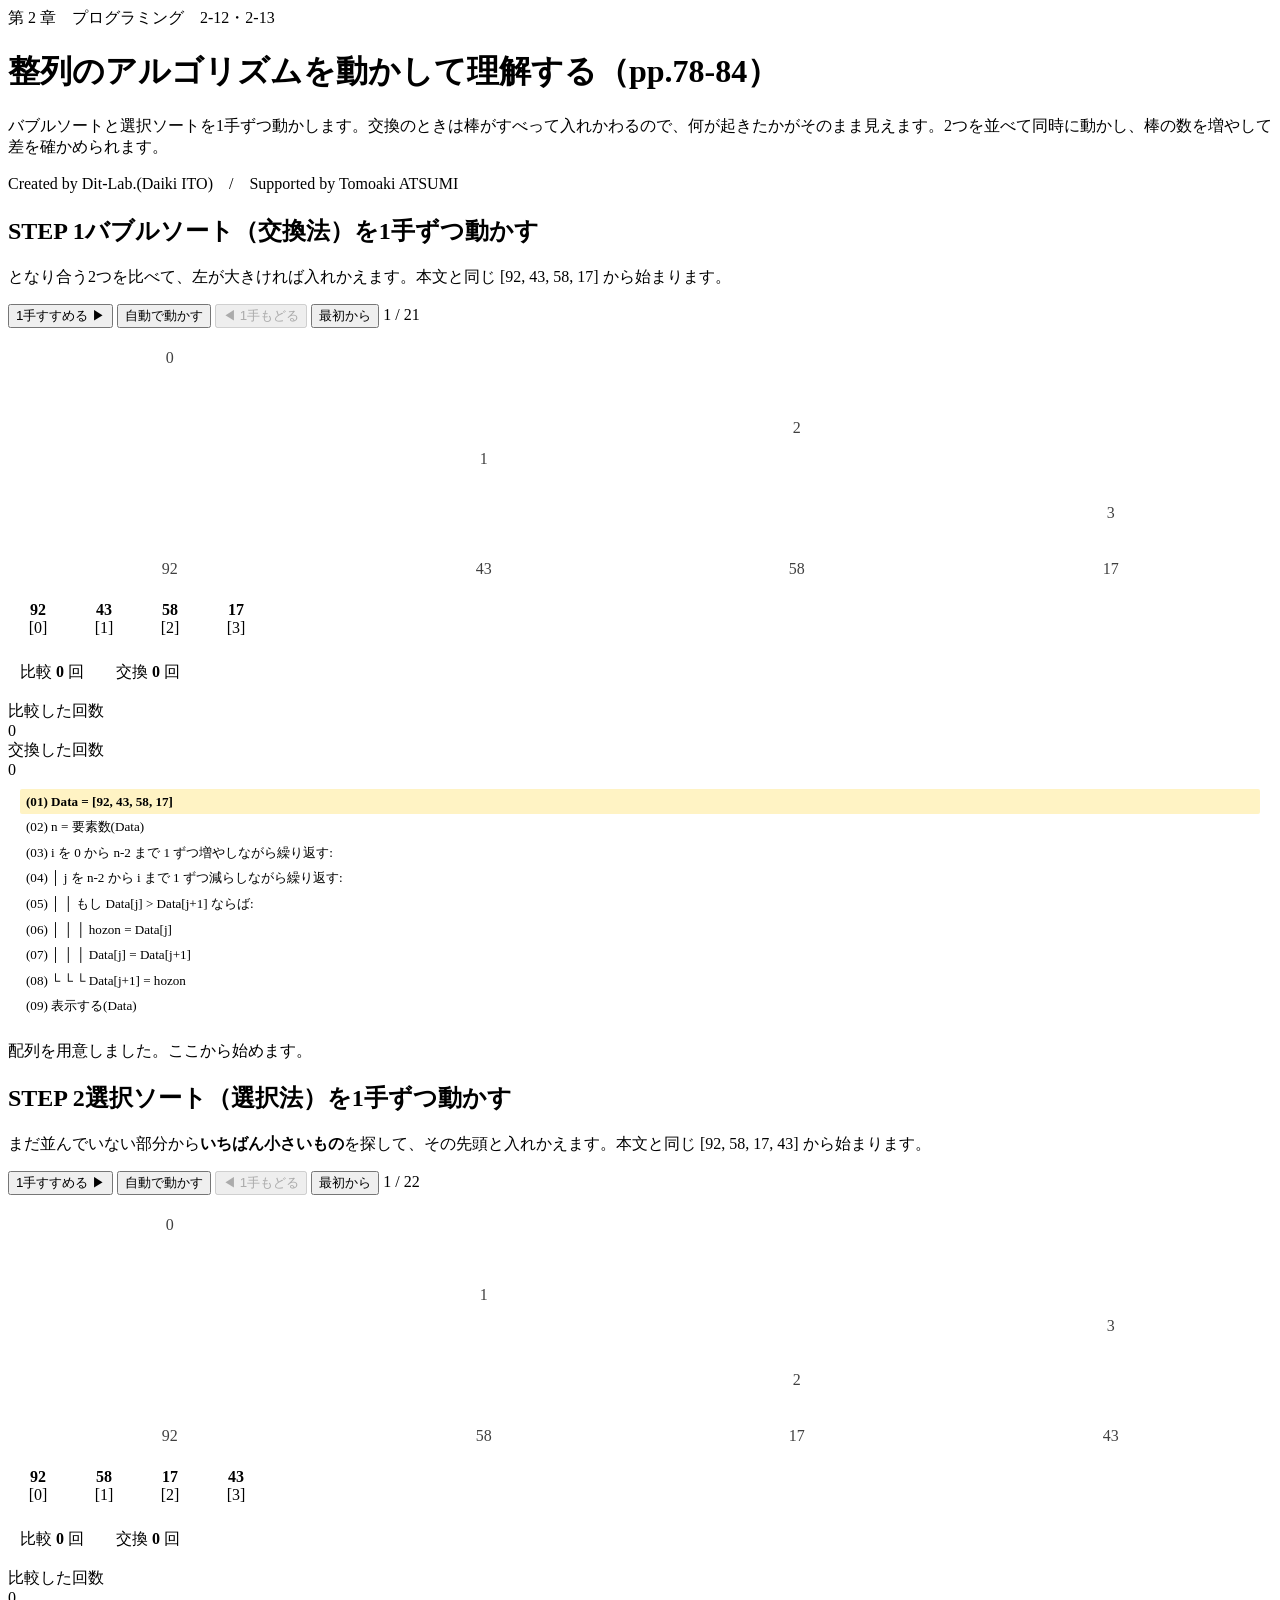
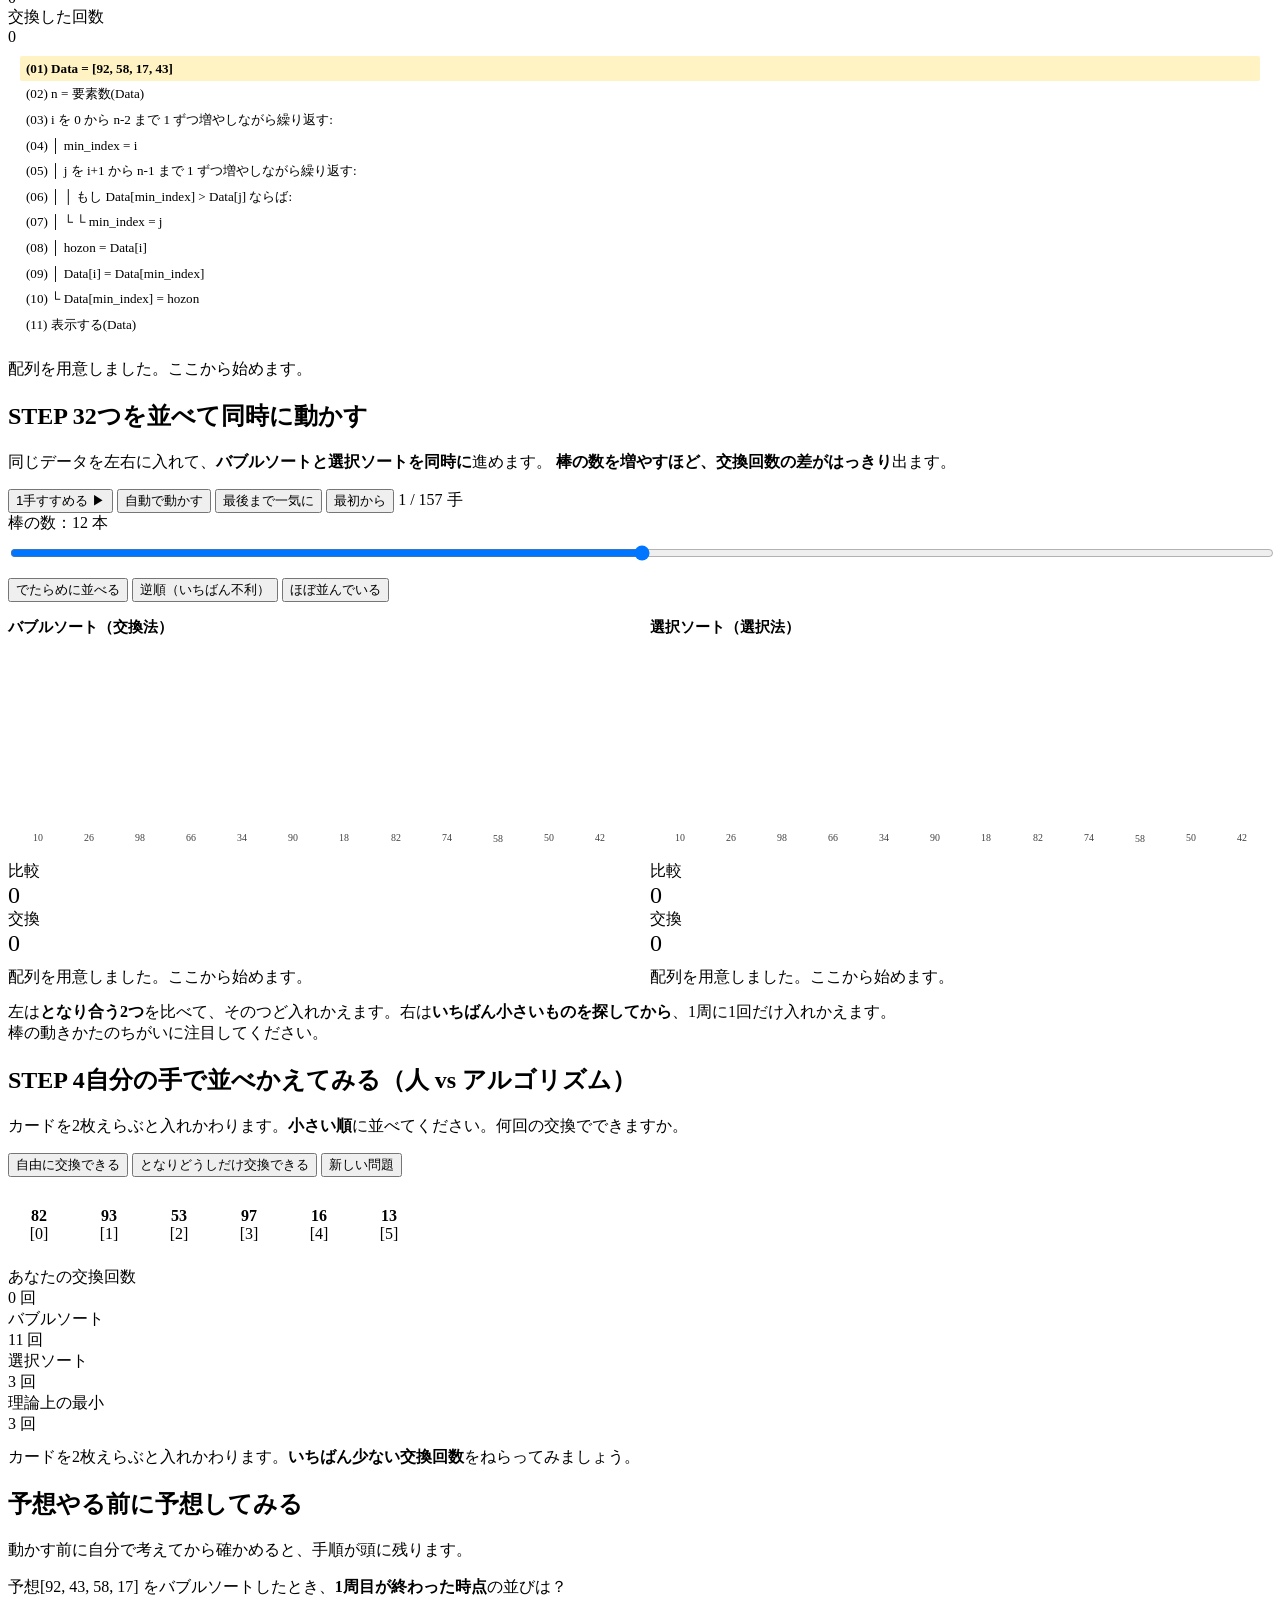
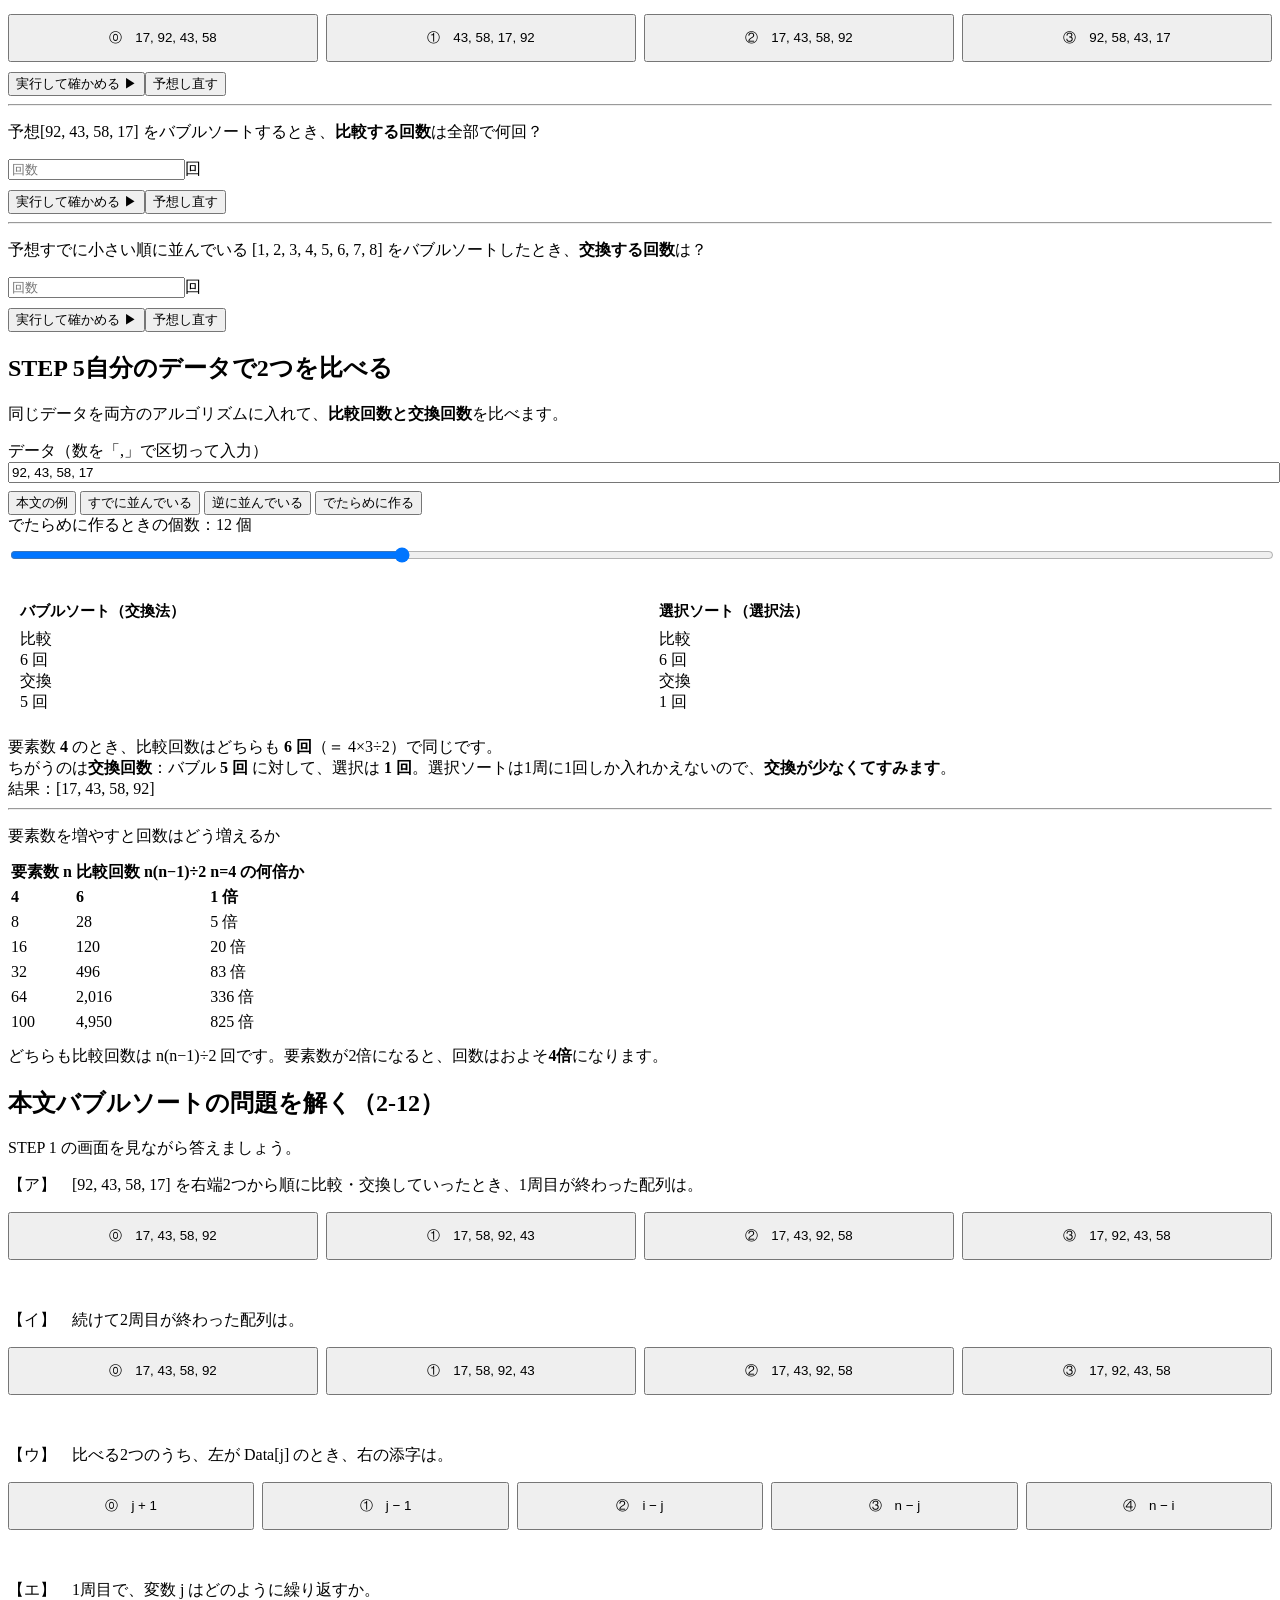
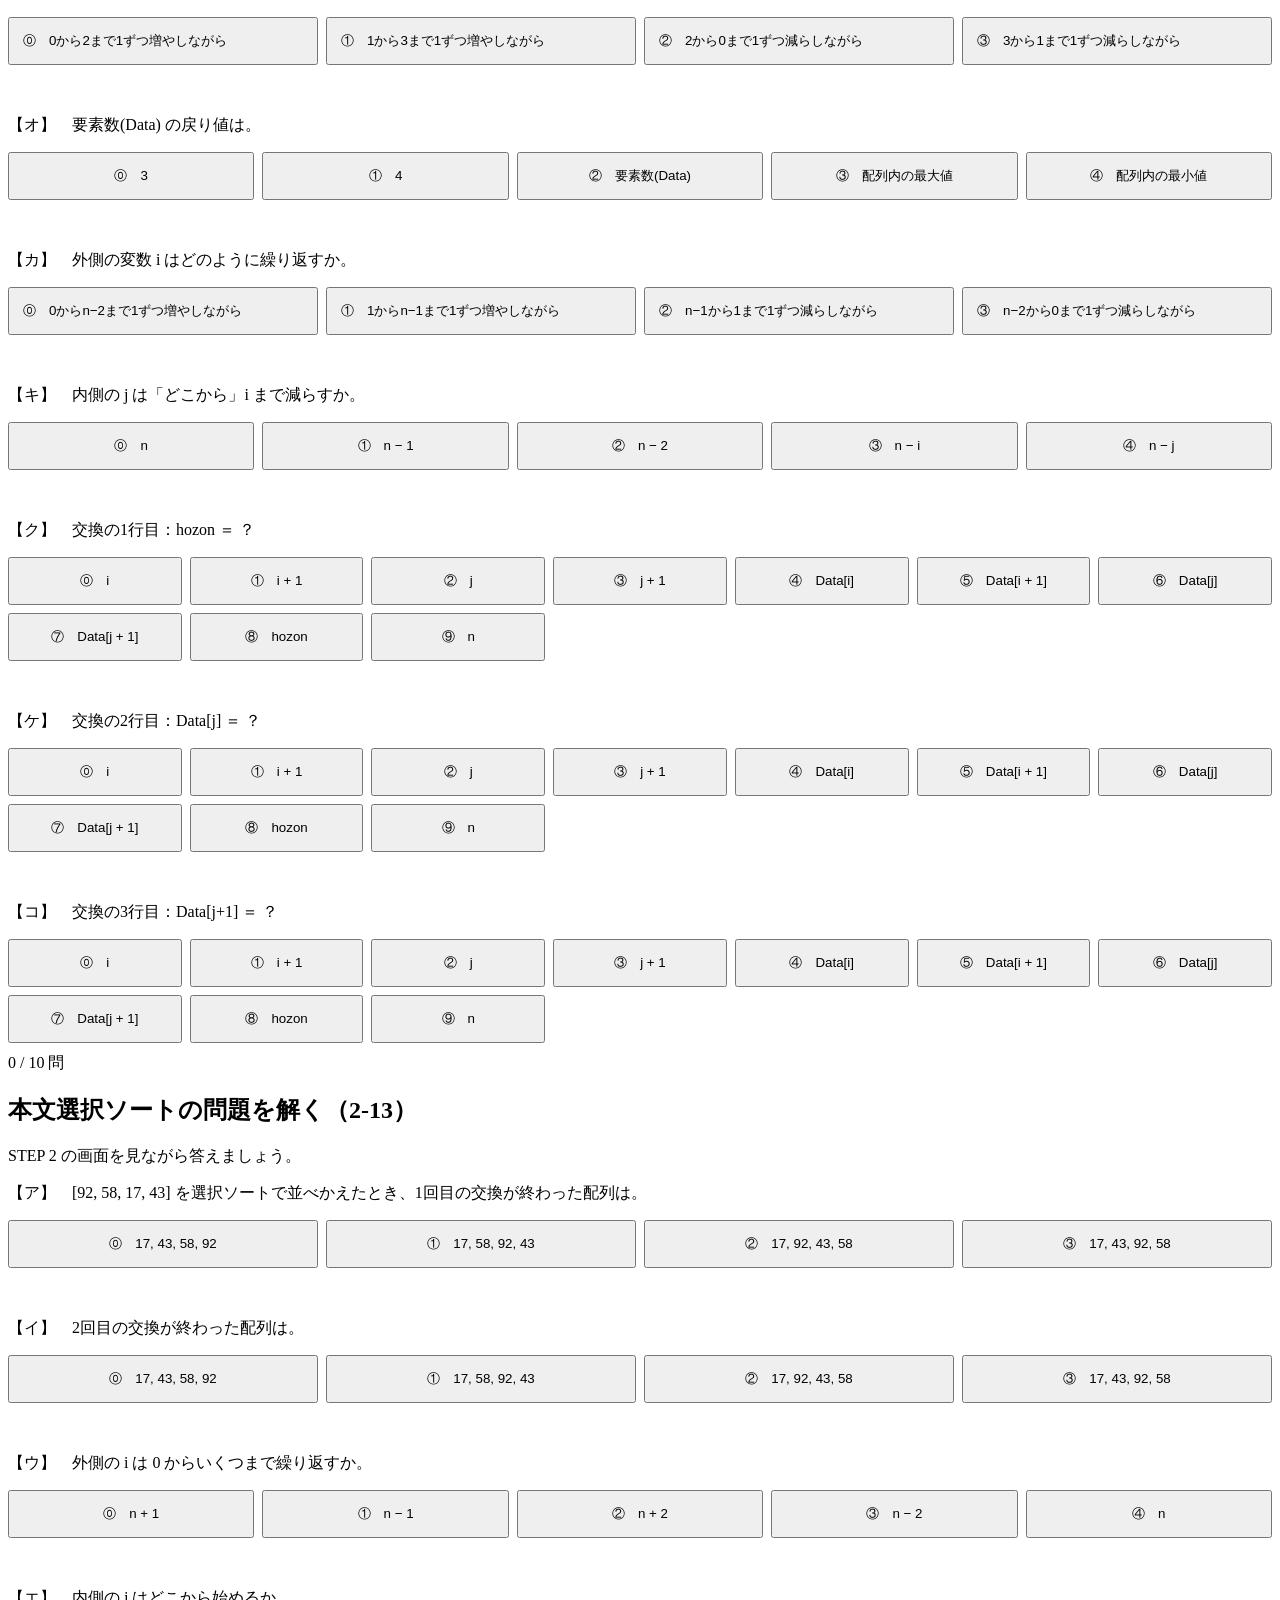
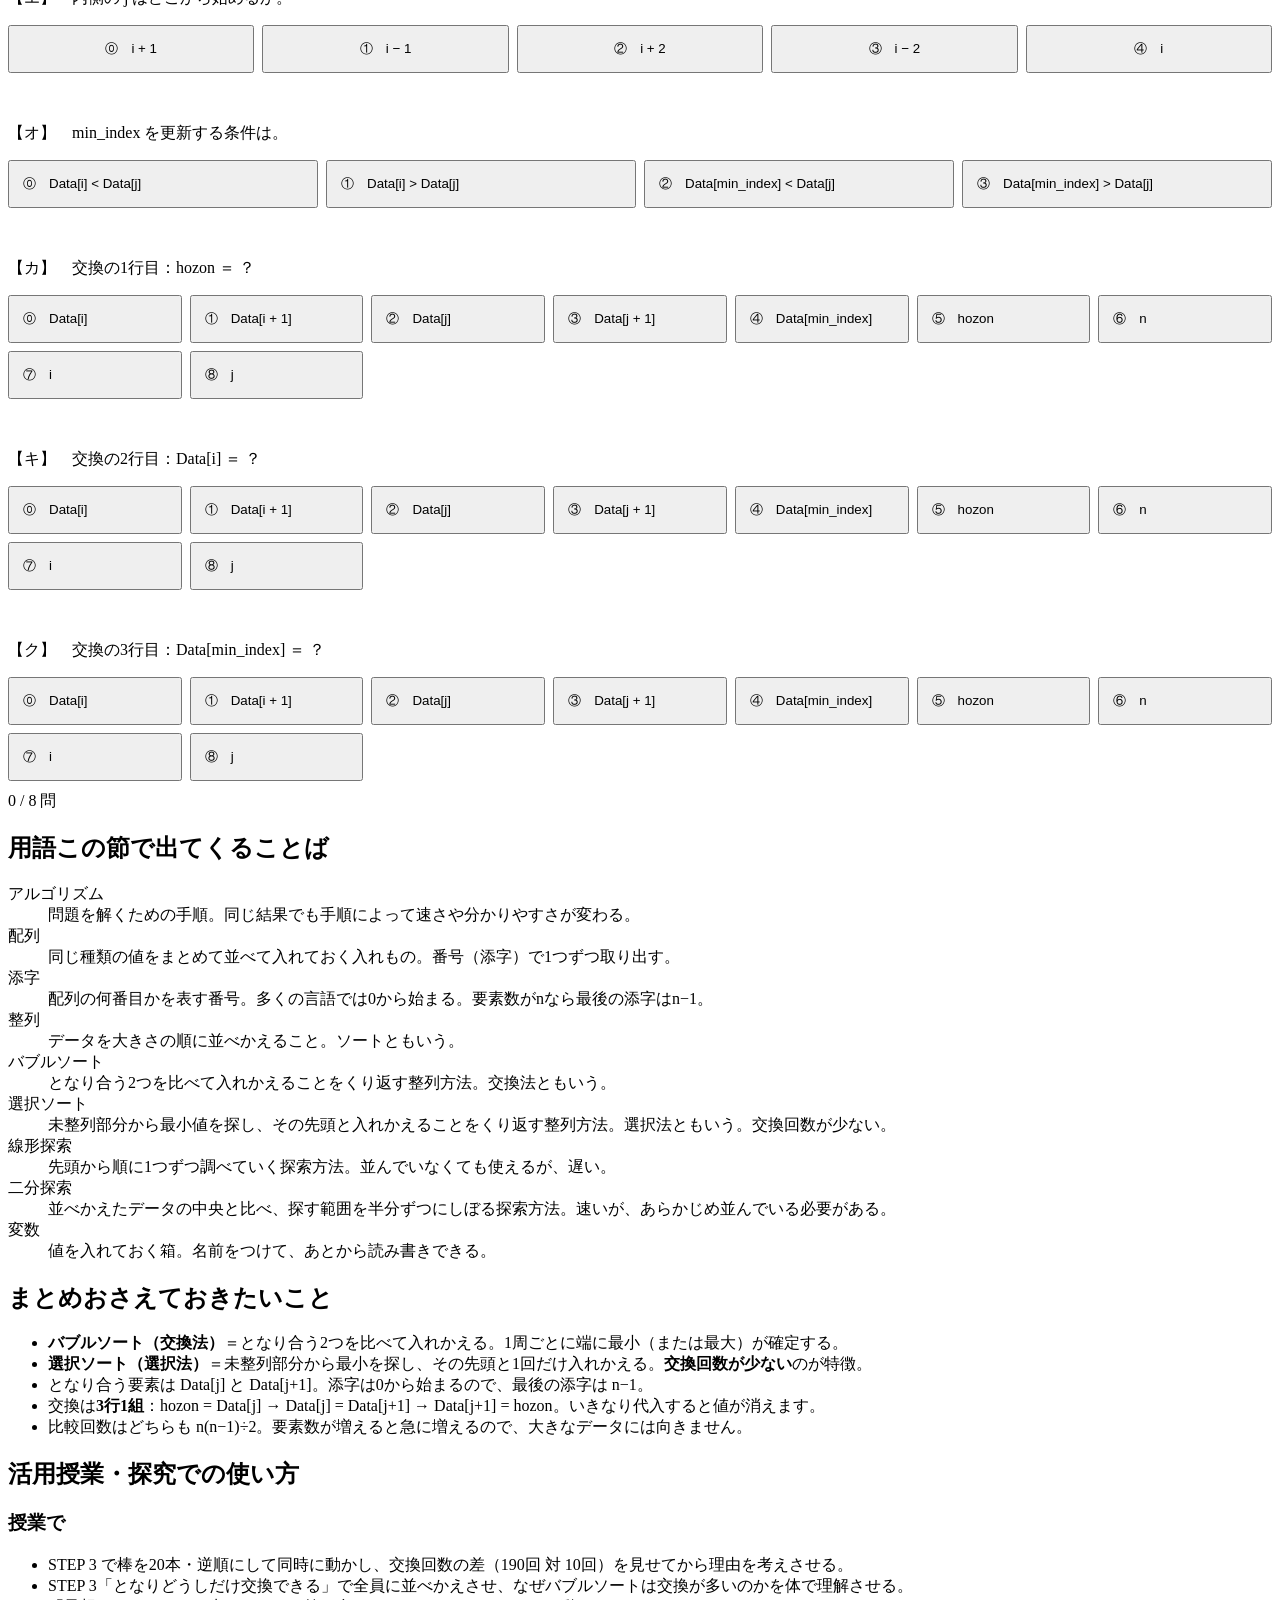
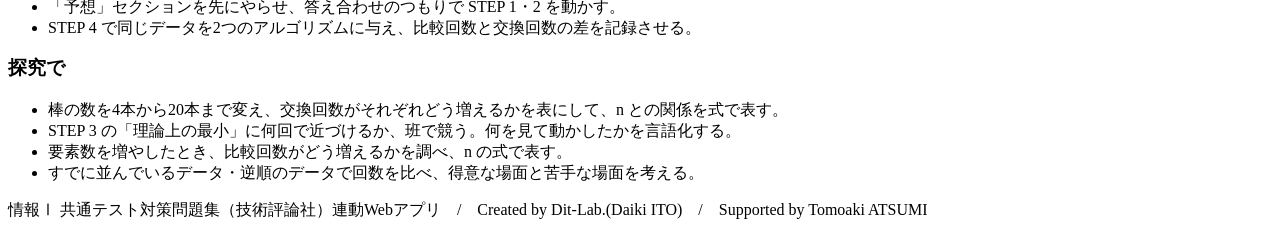
==== commit f4acba9d: "feat: バブルソートと選択ソートを並べて同時に動かすセクションを追加（棒の数を4〜20本で変えられ、交換回数の差が見える）" ====
--- a/index.html
+++ b/index.html
@@ -4,10 +4,10 @@
 <meta charset="UTF-8">
 <meta name="viewport" content="width=device-width, initial-scale=1.0">
 <title>整列のアルゴリズムを動かして理解する｜情報Ⅰ共通テスト対策問題集</title>
-<meta name="description" content="バブルソートと選択ソートを1手ずつ動かします。プログラムのどの行を実行しているか、変数 i・j がいくつかを見ながら、並びかわるようすを追いましょう。">
+<meta name="description" content="バブルソートと選択ソートを1手ずつ動かします。交換のときは棒がすべって入れかわるので、何が起きたかがそのまま見えます。2つを並べて同時に動かし、棒の数を増やして差を確かめられます。">
 <link rel="icon" href="data:image/svg+xml,%3Csvg xmlns=%22http://www.w3.org/2000/svg%22 viewBox=%220 0 32 32%22%3E%3Crect width=%2232%22 height=%2232%22 fill=%22%2315181c%22/%3E%3Ctext x=%2216%22 y=%2222%22 font-size=%2218%22 font-family=%22monospace%22 fill=%22%23fff%22 text-anchor=%22middle%22%3E01%3C/text%3E%3C/svg%3E">
 <link rel="stylesheet" href="css/style.css?v=bdbb3cb0">
-<link rel="stylesheet" href="css/app.css?v=c870f5fc">
+<link rel="stylesheet" href="css/app.css?v=d3613fad">
 </head>
 <body>
 
@@ -15,7 +15,7 @@
   <div class="inner">
     <span class="eyebrow">第 2 章　プログラミング　2-12・2-13</span>
     <h1>整列のアルゴリズムを動かして理解する（pp.78-84）</h1>
-    <p class="lead">バブルソートと選択ソートを1手ずつ動かします。プログラムのどの行を実行しているか、変数 i・j がいくつかを見ながら、並びかわるようすを追いましょう。</p>
+    <p class="lead">バブルソートと選択ソートを1手ずつ動かします。交換のときは棒がすべって入れかわるので、何が起きたかがそのまま見えます。2つを並べて同時に動かし、棒の数を増やして差を確かめられます。</p>
     <p class="credit">Created by Dit-Lab.(Daiki ITO)　/　Supported by Tomoaki ATSUMI</p>
   </div>
 </header>
@@ -80,8 +80,52 @@
   </section>
 
 
+  <section class="step" id="stepDuel">
+    <h2><span class="no">STEP 3</span>2つを並べて同時に動かす</h2>
+    <p class="desc">同じデータを左右に入れて、<strong>バブルソートと選択ソートを同時に</strong>進めます。
+      <strong>棒の数を増やすほど、交換回数の差がはっきり</strong>出ます。</p>
+    <div class="panel">
+      <div class="btn-row" style="flex-wrap:wrap">
+        <button class="btn primary" id="dStep">1手すすめる ▶</button>
+        <button class="btn" id="dPlay">自動で動かす</button>
+        <button class="btn" id="dEnd">最後まで一気に</button>
+        <button class="btn ghost" id="dReset">最初から</button>
+        <span class="badge" id="dProg"></span>
+      </div>
+      <label class="fld" for="dN" style="margin-top:14px">棒の数：<span class="mono" id="dNv">12</span> 本</label>
+      <input type="range" id="dN" min="4" max="20" step="1" value="12">
+      <div class="btn-row" style="flex-wrap:wrap;margin-top:4px">
+        <button class="btn sm primary" data-dgen="rand">でたらめに並べる</button>
+        <button class="btn sm" data-dgen="rev">逆順（いちばん不利）</button>
+        <button class="btn sm" data-dgen="near">ほぼ並んでいる</button>
+      </div>
+
+      <div class="duel" style="margin-top:16px">
+        <div class="lane">
+          <p class="lanetitle">バブルソート（交換法）</p>
+          <div class="bars" id="dbBars"></div>
+          <div class="metrics">
+            <div class="metric"><div class="k">比較</div><div class="v" id="dbCmp">0</div></div>
+            <div class="metric"><div class="k">交換</div><div class="v" id="dbSwp">0</div></div>
+          </div>
+          <div class="note" id="dbNote" style="margin-top:10px"></div>
+        </div>
+        <div class="lane">
+          <p class="lanetitle">選択ソート（選択法）</p>
+          <div class="bars" id="dsBars"></div>
+          <div class="metrics">
+            <div class="metric"><div class="k">比較</div><div class="v" id="dsCmp">0</div></div>
+            <div class="metric"><div class="k">交換</div><div class="v" id="dsSwp">0</div></div>
+          </div>
+          <div class="note" id="dsNote" style="margin-top:10px"></div>
+        </div>
+      </div>
+      <div class="note" id="dNote" style="margin-top:14px"></div>
+    </div>
+  </section>
+
   <section class="step" id="stepHand">
-    <h2><span class="no">STEP 3</span>自分の手で並べかえてみる（人 vs アルゴリズム）</h2>
+    <h2><span class="no">STEP 4</span>自分の手で並べかえてみる（人 vs アルゴリズム）</h2>
     <p class="desc">カードを2枚えらぶと入れかわります。<strong>小さい順</strong>に並べてください。何回の交換でできますか。</p>
     <div class="panel">
       <div class="btn-row" style="flex-wrap:wrap">
@@ -113,7 +157,7 @@
   </section>
 
   <section class="step" id="step3">
-    <h2><span class="no">STEP 4</span>自分のデータで2つを比べる</h2>
+    <h2><span class="no">STEP 5</span>自分のデータで2つを比べる</h2>
     <p class="desc">同じデータを両方のアルゴリズムに入れて、<strong>比較回数と交換回数</strong>を比べます。</p>
     <div class="panel">
       <div class="btn-row" style="align-items:flex-end;flex-wrap:wrap;gap:10px">
@@ -126,8 +170,8 @@
         <button class="btn" data-set="8, 7, 6, 5, 4, 3, 2, 1">逆に並んでいる</button>
         <button class="btn" id="randData">でたらめに作る</button>
       </div>
-      <label class="fld" for="nData" style="margin-top:12px">でたらめに作るときの個数：<span class="mono" id="nDataV">8</span> 個</label>
-      <input type="range" id="nData" min="4" max="30" step="1" value="8">
+      <label class="fld" for="nData" style="margin-top:12px">でたらめに作るときの個数：<span class="mono" id="nDataV">12</span> 個</label>
+      <input type="range" id="nData" min="4" max="30" step="1" value="12">
       <div class="race" id="raceBox" style="margin-top:14px"></div>
       <div class="note" id="raceNote" style="margin-top:12px"></div>
       <hr class="sep">
@@ -176,12 +220,14 @@
     <div class="use-note">
       <h3>授業で</h3>
       <ul>
+        <li>STEP 3 で棒を20本・逆順にして同時に動かし、交換回数の差（190回 対 10回）を見せてから理由を考えさせる。</li>
         <li>STEP 3「となりどうしだけ交換できる」で全員に並べかえさせ、なぜバブルソートは交換が多いのかを体で理解させる。</li>
         <li>「予想」セクションを先にやらせ、答え合わせのつもりで STEP 1・2 を動かす。</li>
         <li>STEP 4 で同じデータを2つのアルゴリズムに与え、比較回数と交換回数の差を記録させる。</li>
       </ul>
       <h3 style="margin-top:12px">探究で</h3>
       <ul>
+        <li>棒の数を4本から20本まで変え、交換回数がそれぞれどう増えるかを表にして、n との関係を式で表す。</li>
         <li>STEP 3 の「理論上の最小」に何回で近づけるか、班で競う。何を見て動かしたかを言語化する。</li>
         <li>要素数を増やしたとき、比較回数がどう増えるかを調べ、n の式で表す。</li>
         <li>すでに並んでいるデータ・逆順のデータで回数を比べ、得意な場面と苦手な場面を考える。</li>
@@ -198,6 +244,6 @@
 <script src="js/terms.js?v=867e9694"></script>
 <script src="js/quiz.js?v=13402362"></script>
 <script src="js/predict.js?v=1b9c8bf0"></script>
-<script src="js/app.js?v=e6d5e3b6"></script>
+<script src="js/app.js?v=490d5cbd"></script>
 </body>
 </html>
--- a/css/app.css
+++ b/css/app.css
@@ -68,3 +68,16 @@
 .hand .card.pick{border-color:var(--accent);background:#e8eef7;box-shadow:0 -4px 0 var(--accent) inset}
 .hand .card.ok{border-color:var(--ok);background:var(--ok-bg)}
 .hand.done .card{cursor:default}
+
+/* --- 2つを並べて同時に動かす --- */
+.duel{display:grid; gap:20px}
+@media(min-width:820px){ .duel{grid-template-columns:1fr 1fr} }
+.duel .lane{min-width:0}
+.duel .lanetitle{margin:0 0 8px; font-weight:700; font-size:.94rem; color:var(--accent)}
+.duel .bars{height:170px}
+.bars.dense{gap:3px; padding:10px 6px 10px}
+.bars.dense .b i{display:none}
+.bars.dense .b span{bottom:-18px; font-size:.62rem}
+.bars.dense .b{min-width:6px}
+.duel .metrics{margin-top:26px}
+.duel .metric .v{font-size:1.5rem}
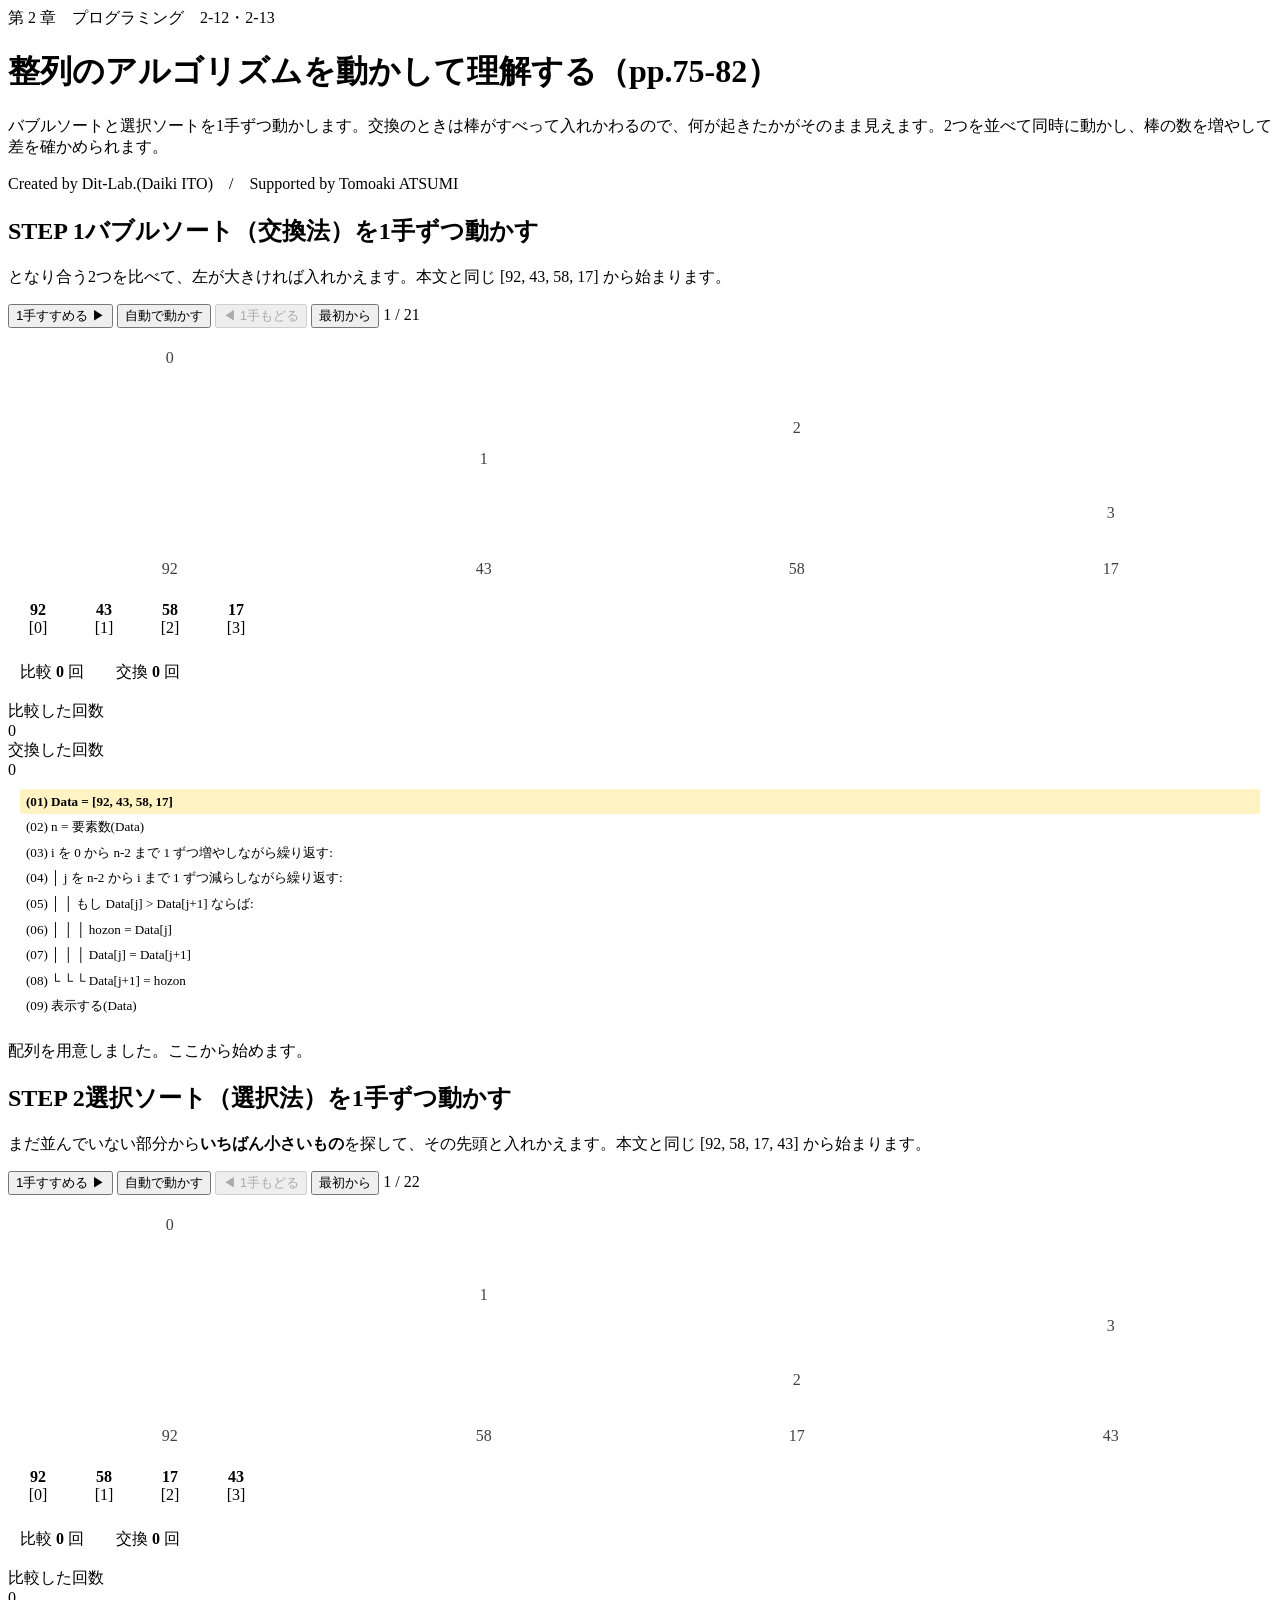
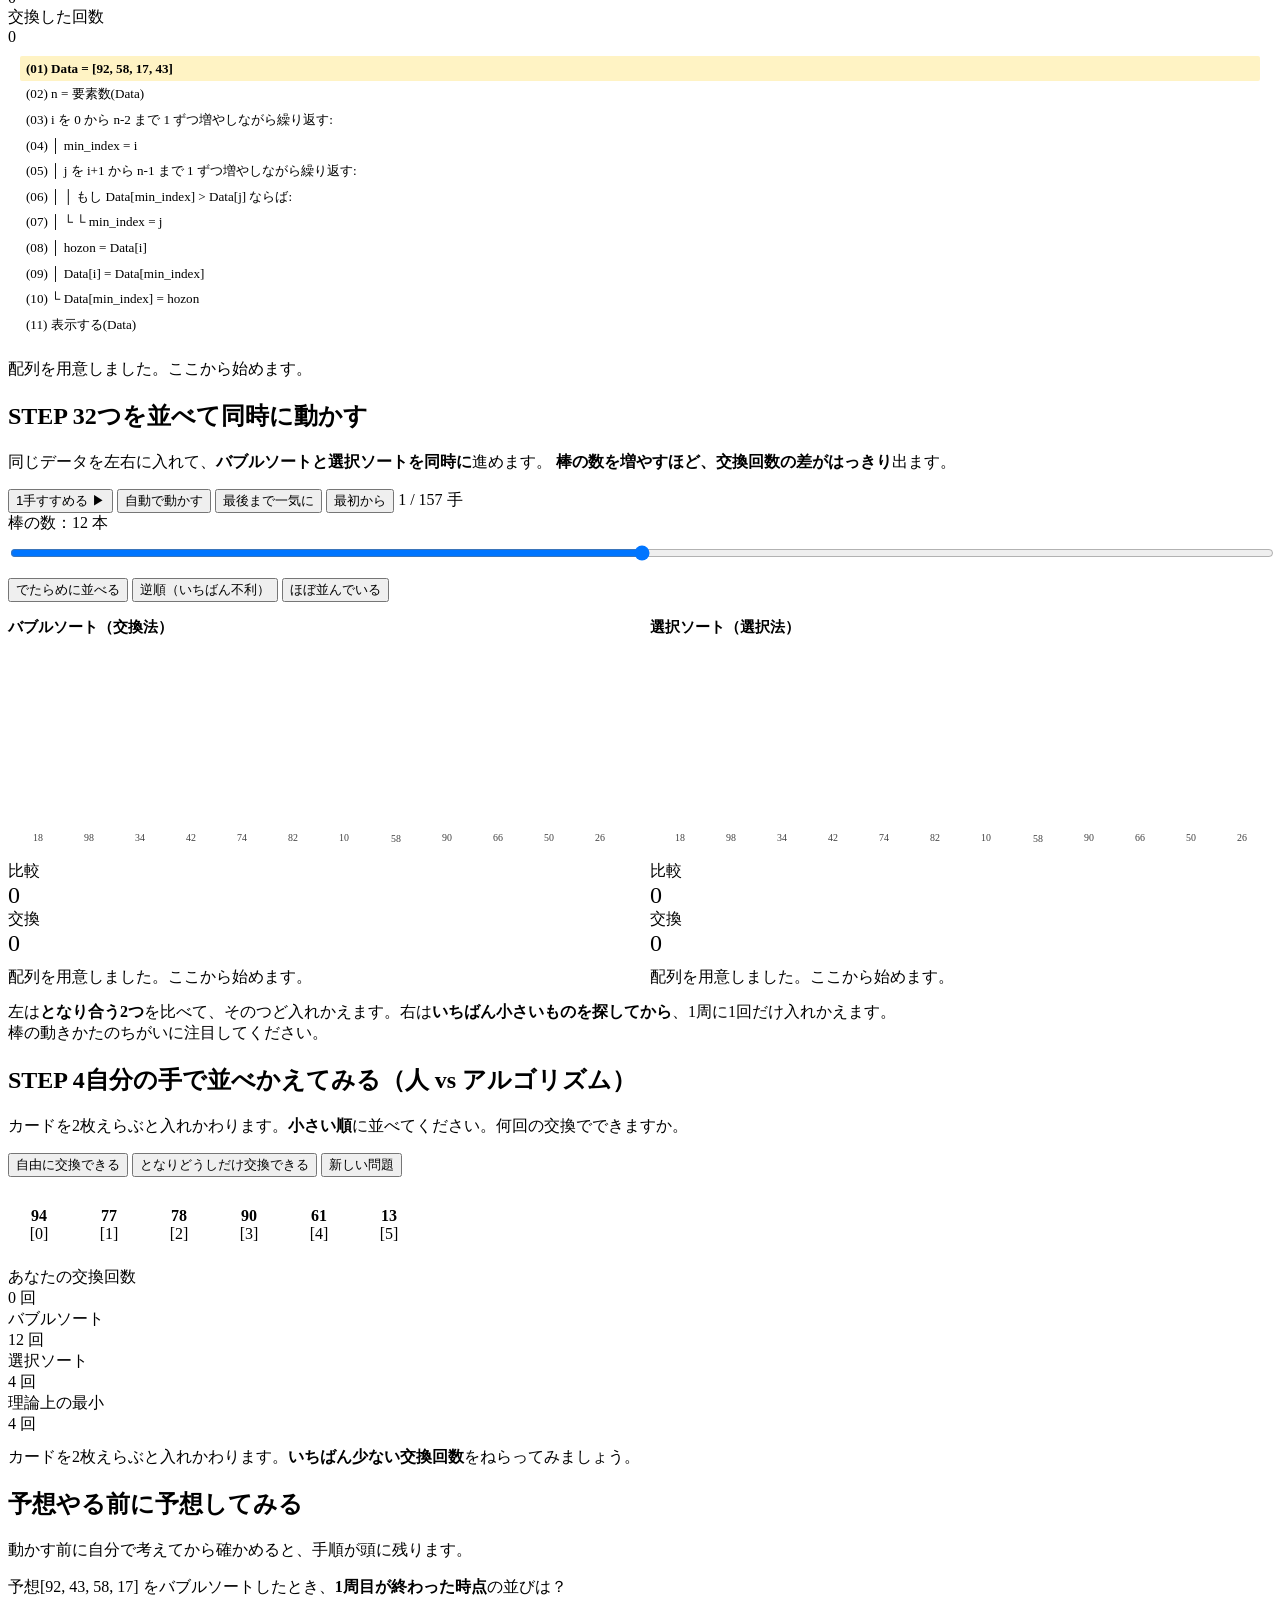
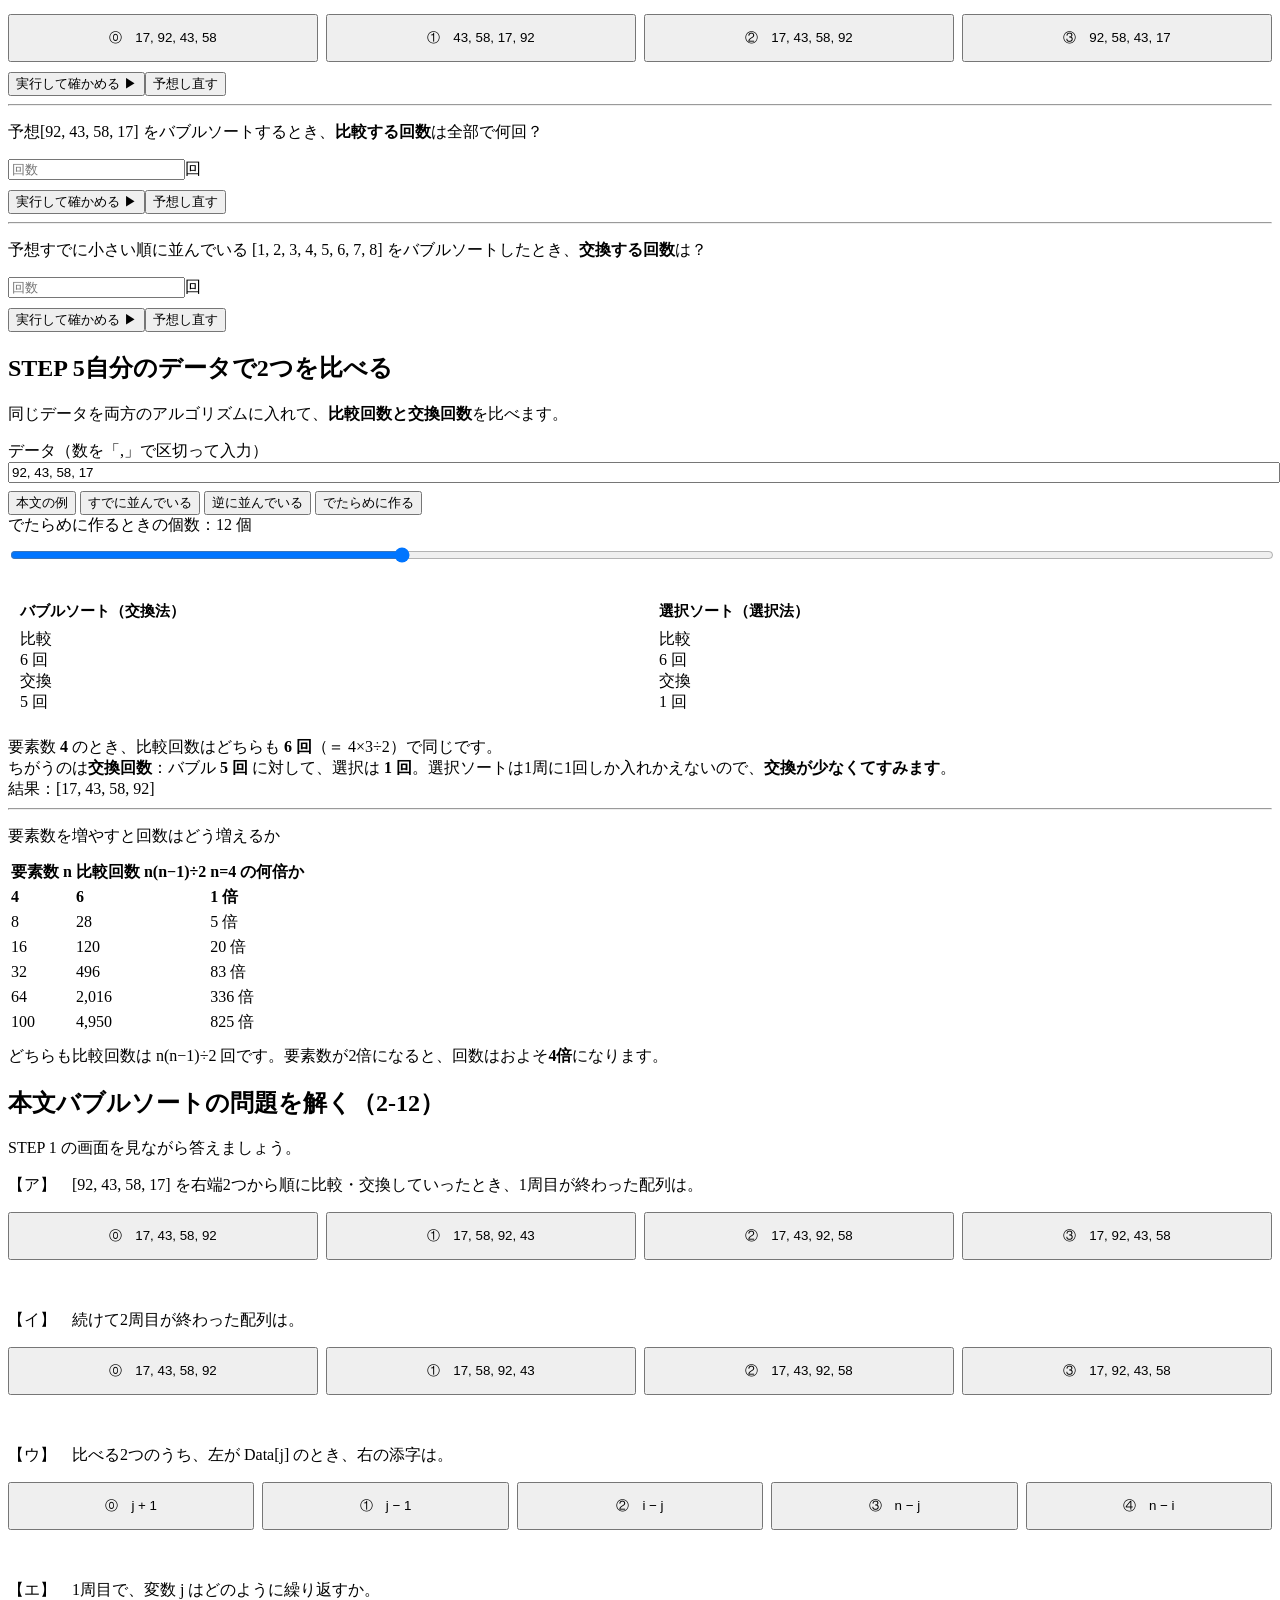
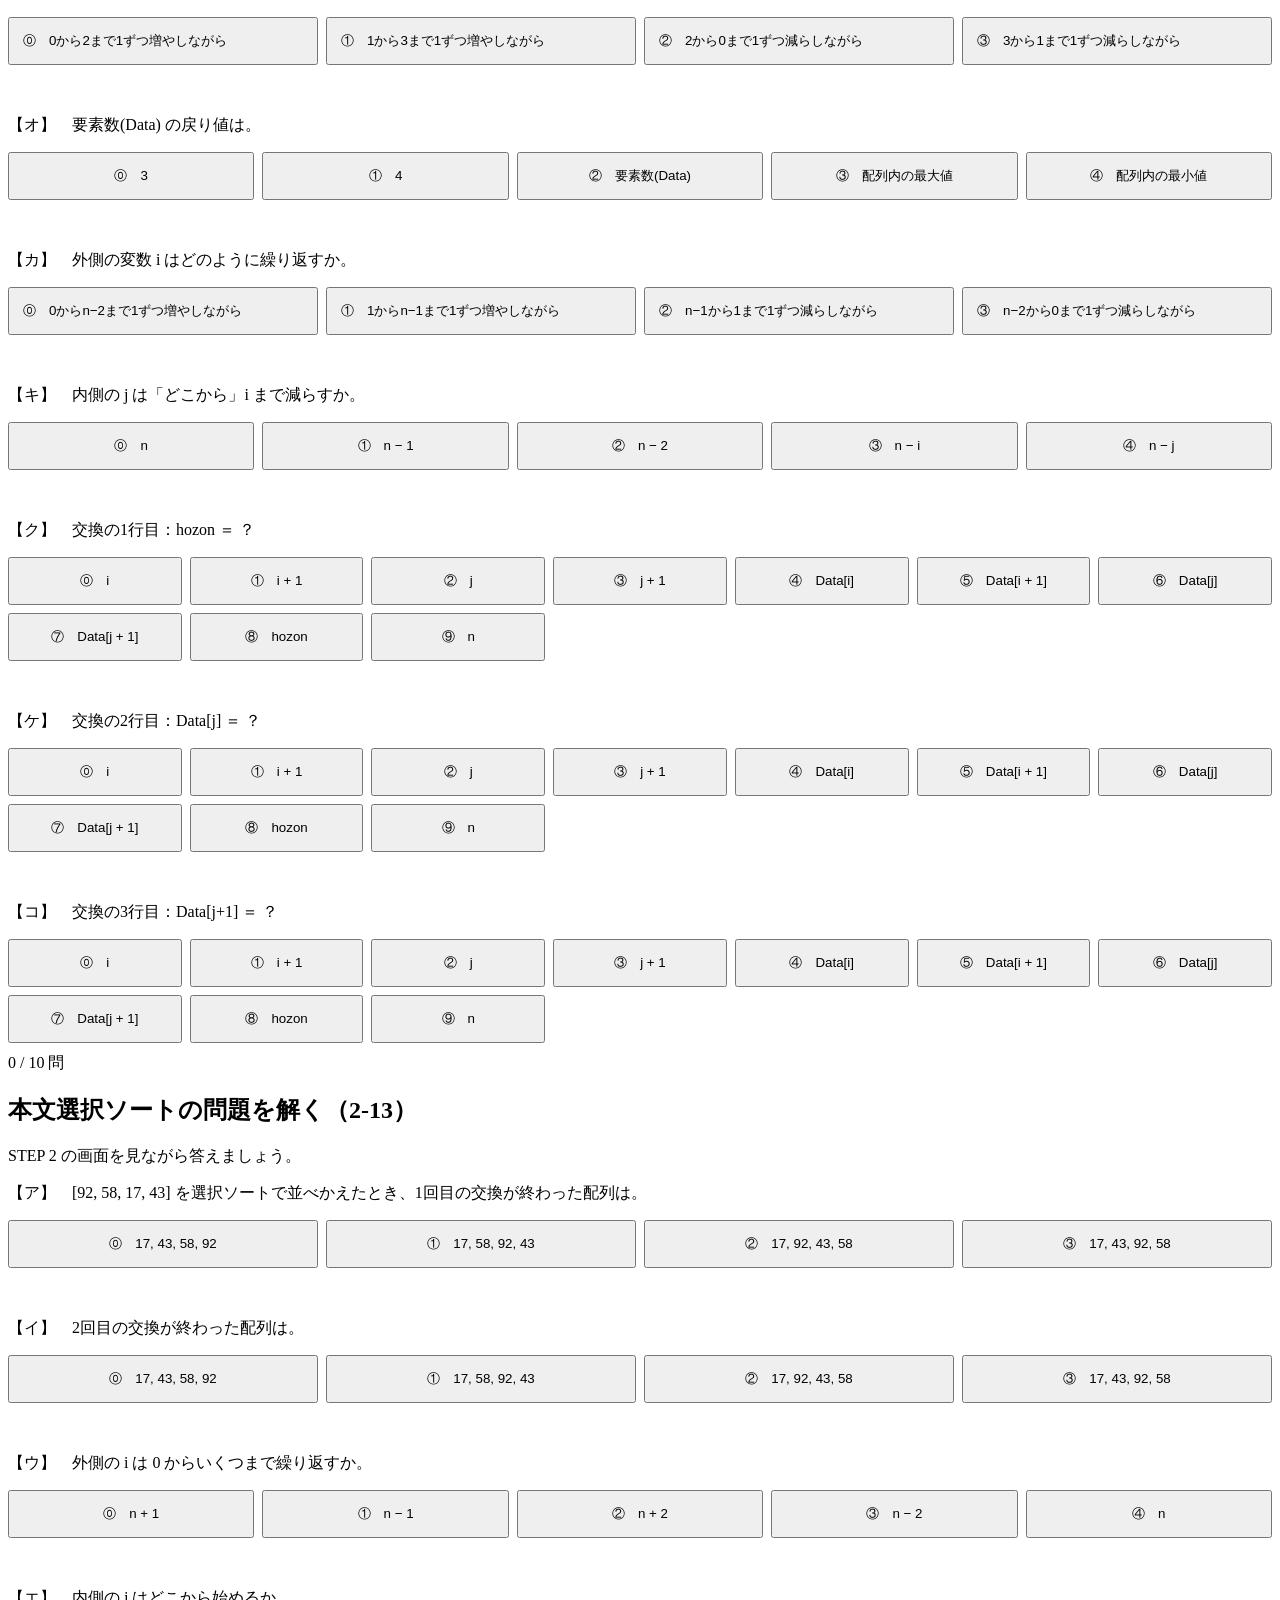
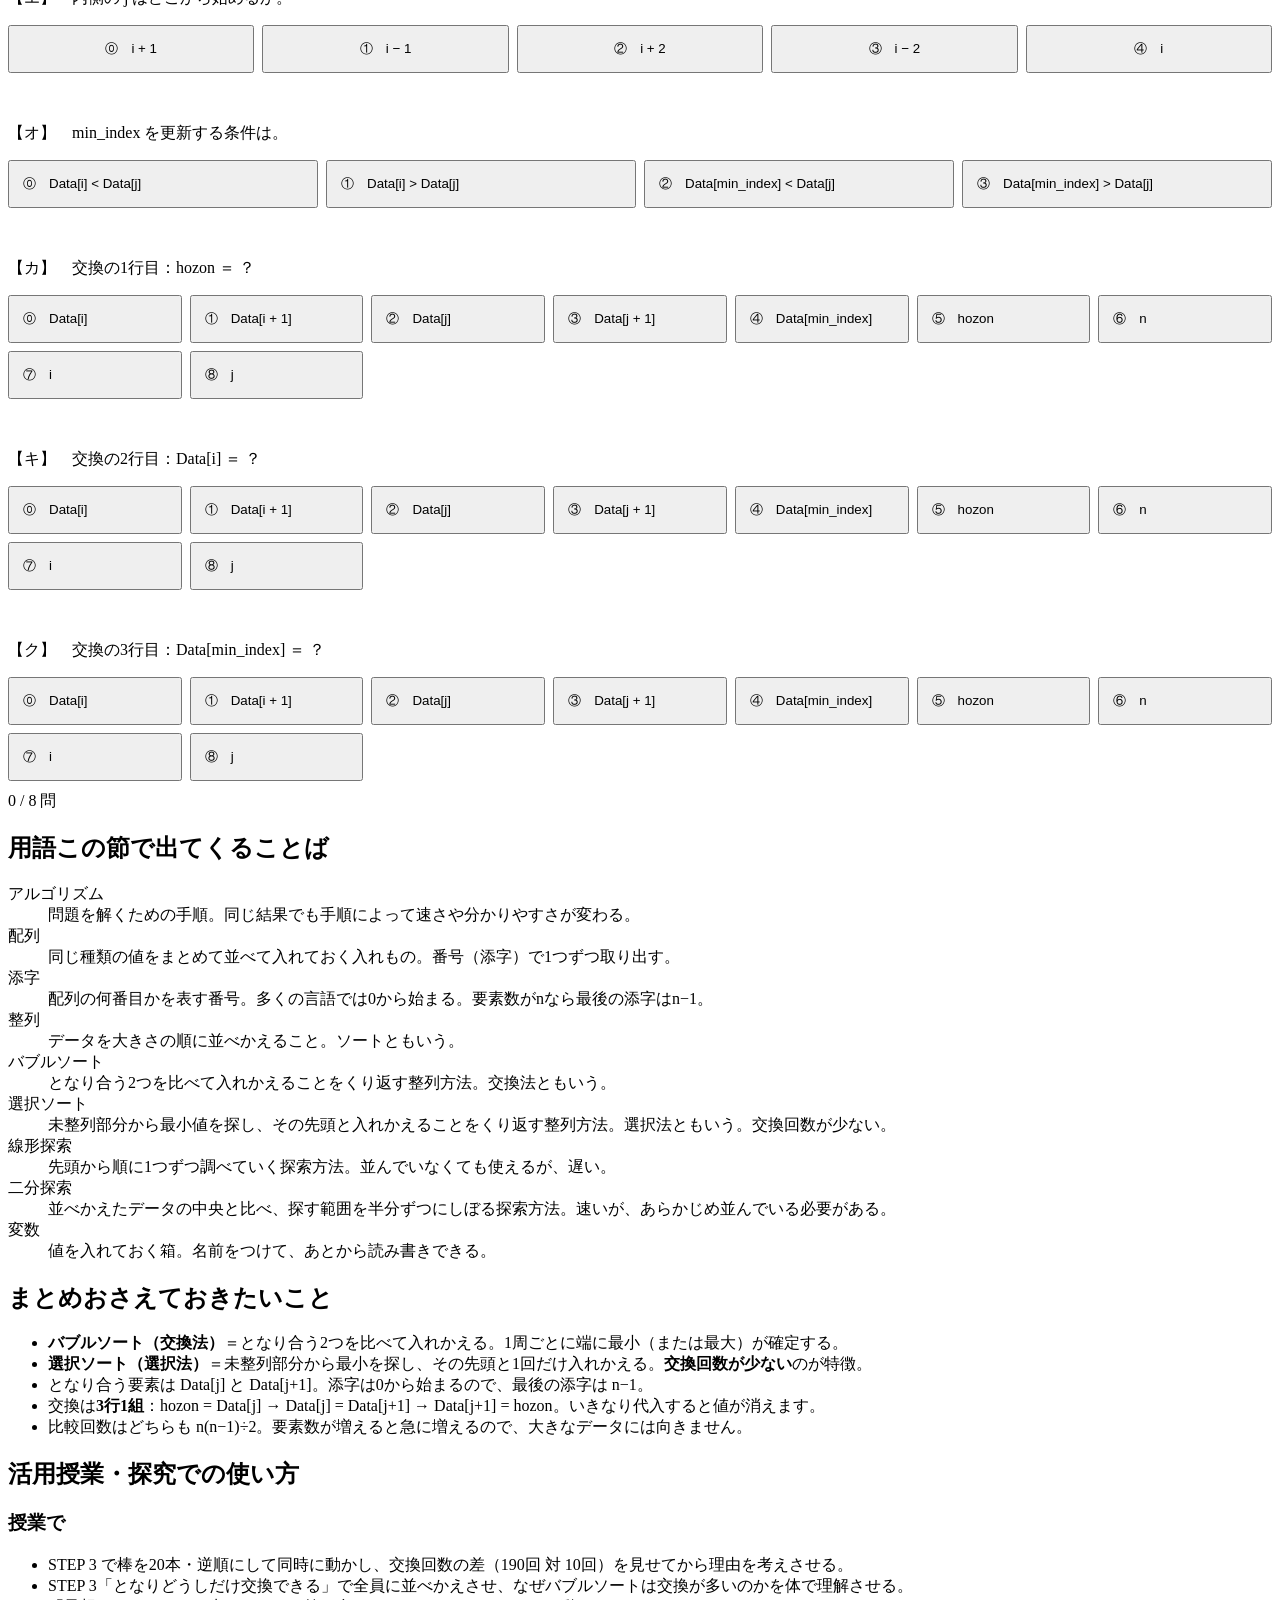
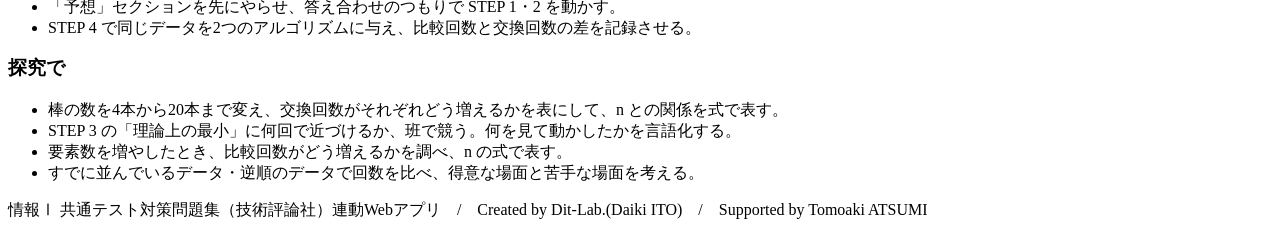
==== commit 2a416623: "fix: タイトルのページ数表記を台割・最終原稿に合わせて修正" ====
--- a/index.html
+++ b/index.html
@@ -14,7 +14,7 @@
 <header class="app-header">
   <div class="inner">
     <span class="eyebrow">第 2 章　プログラミング　2-12・2-13</span>
-    <h1>整列のアルゴリズムを動かして理解する（pp.78-84）</h1>
+    <h1>整列のアルゴリズムを動かして理解する（pp.75-82）</h1>
     <p class="lead">バブルソートと選択ソートを1手ずつ動かします。交換のときは棒がすべって入れかわるので、何が起きたかがそのまま見えます。2つを並べて同時に動かし、棒の数を増やして差を確かめられます。</p>
     <p class="credit">Created by Dit-Lab.(Daiki ITO)　/　Supported by Tomoaki ATSUMI</p>
   </div>
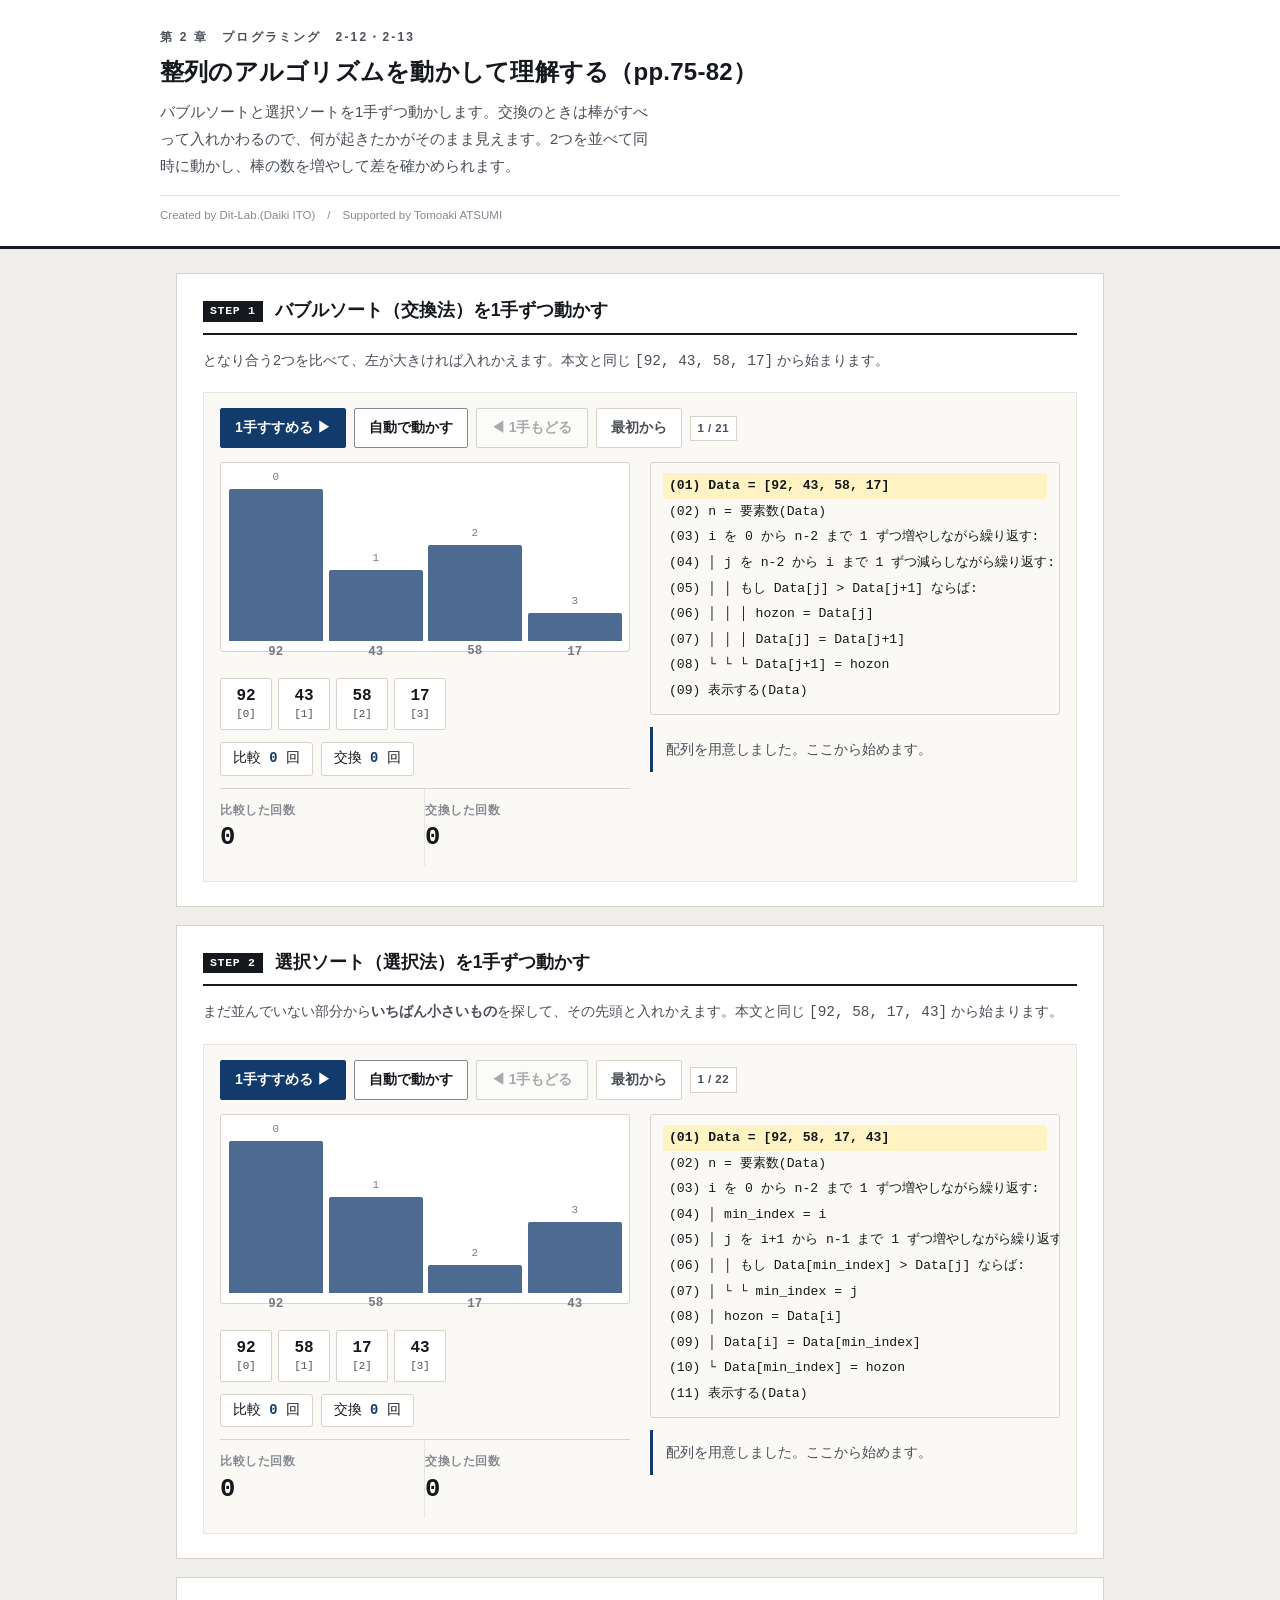
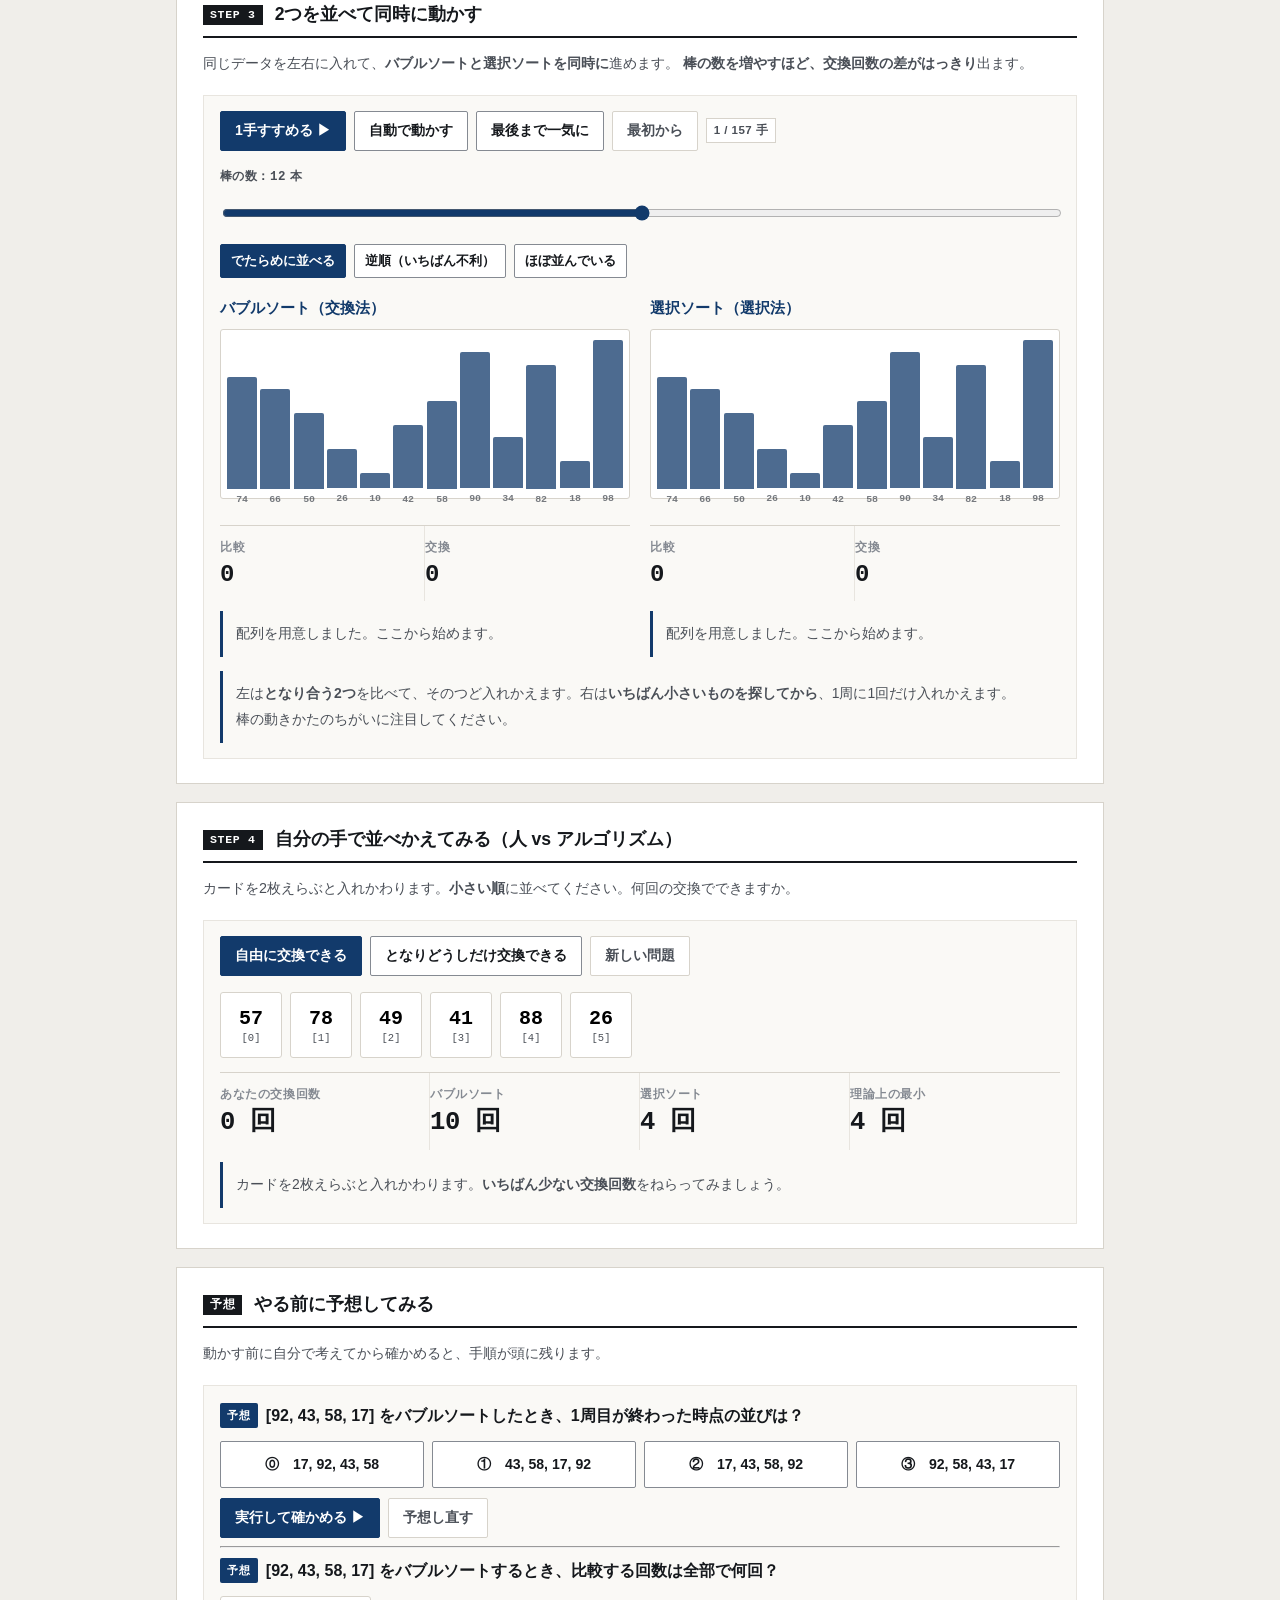
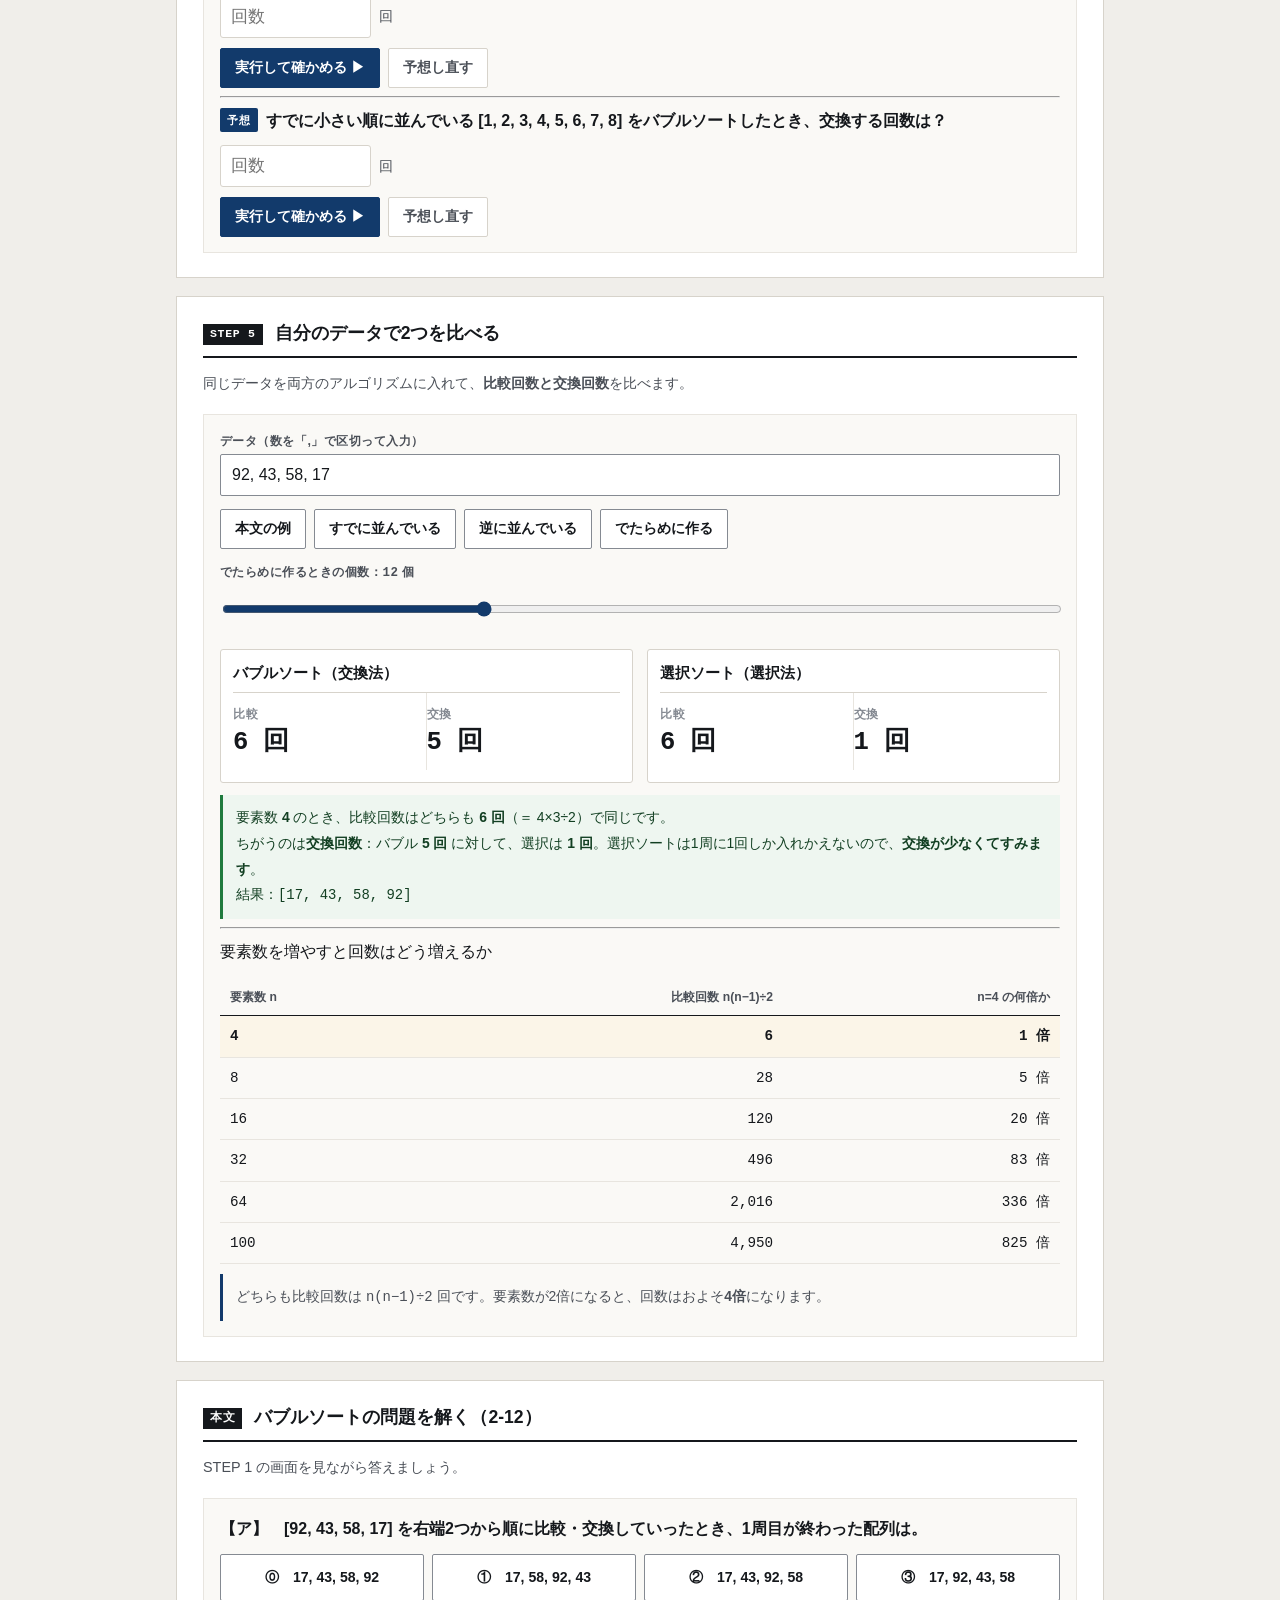
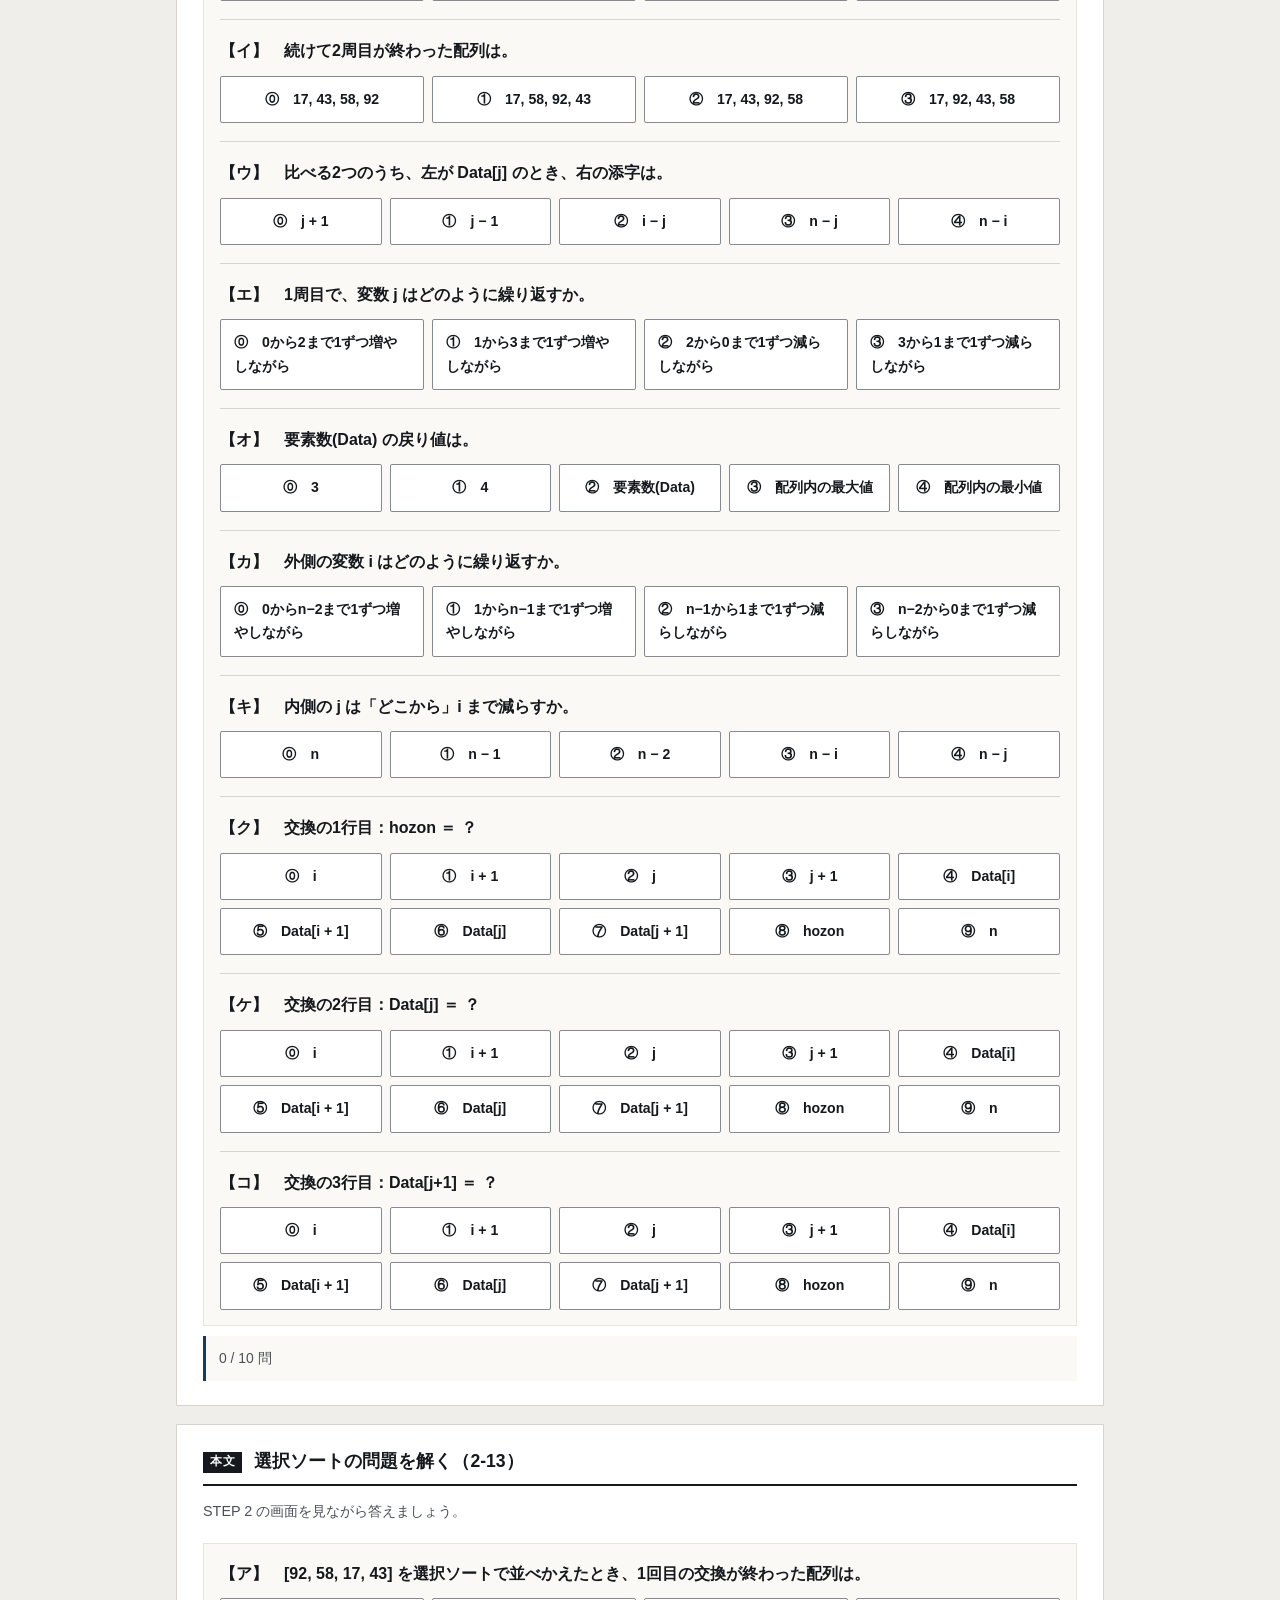
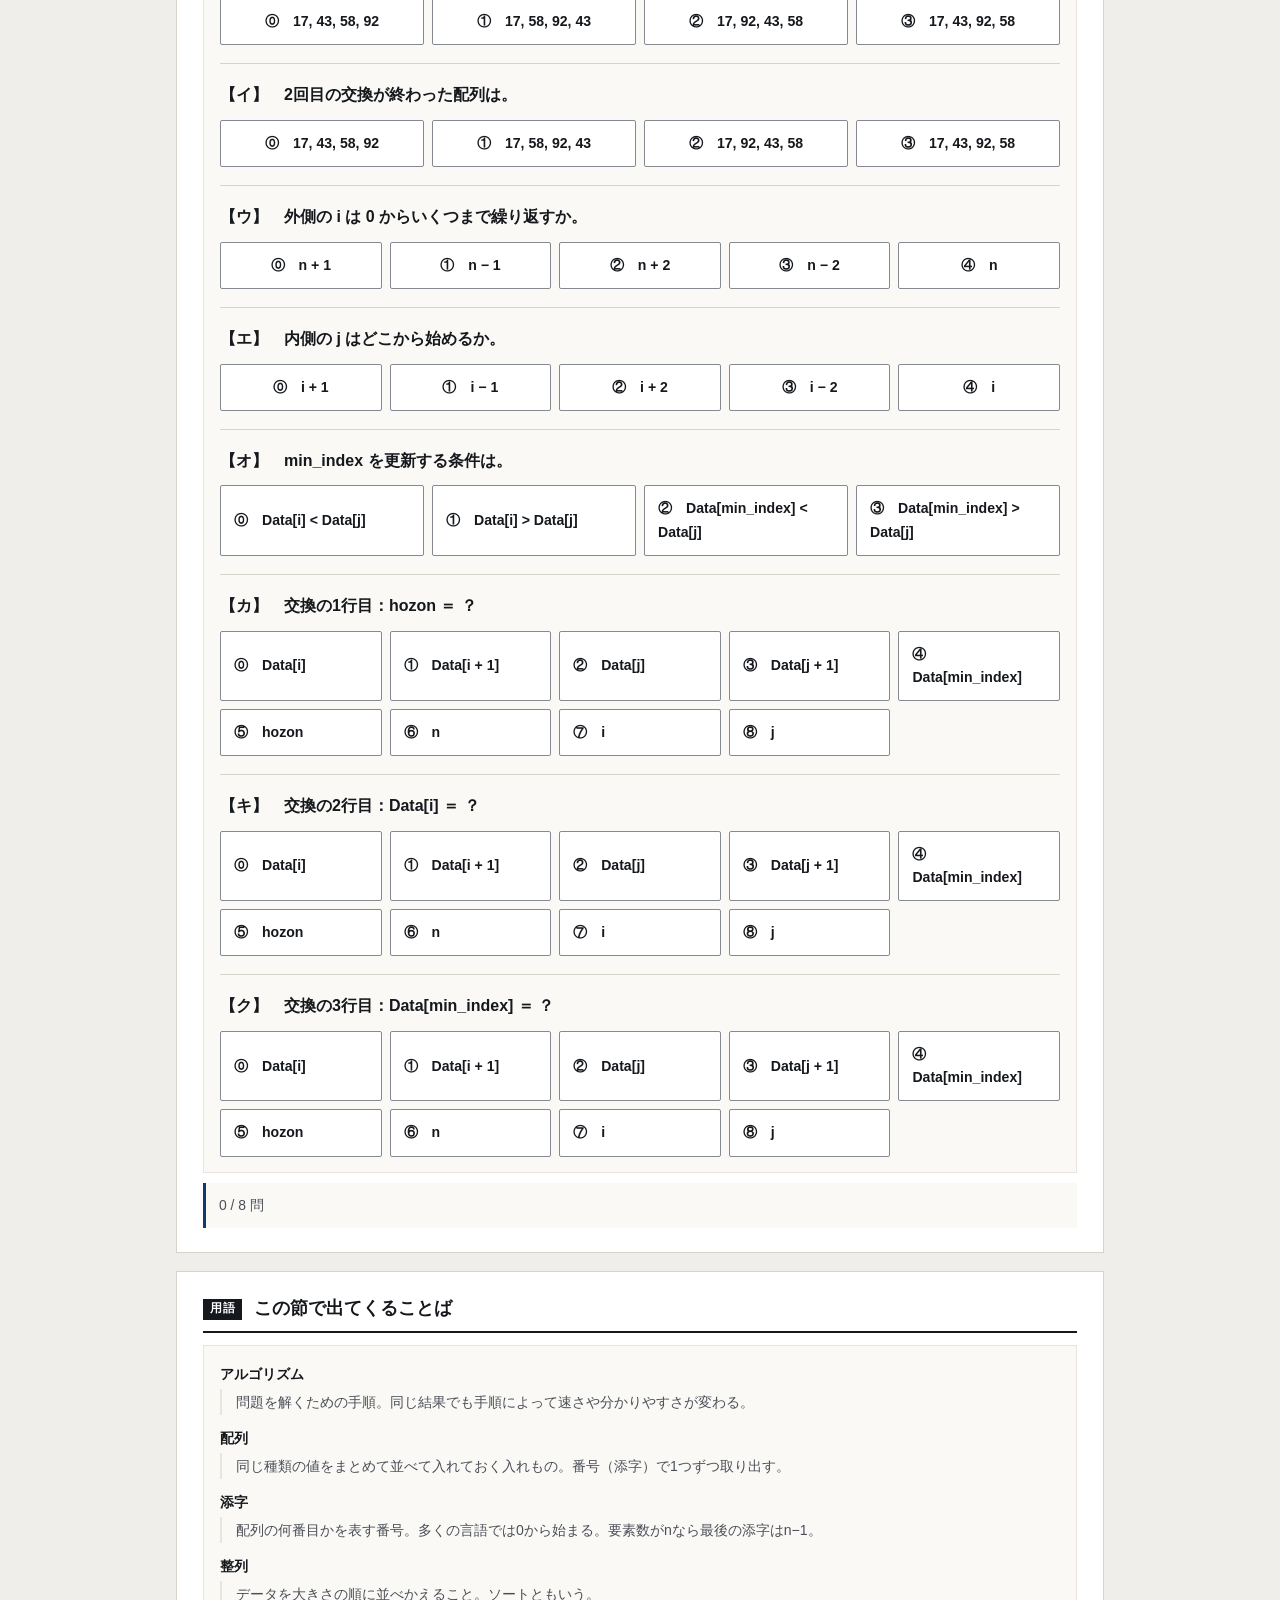
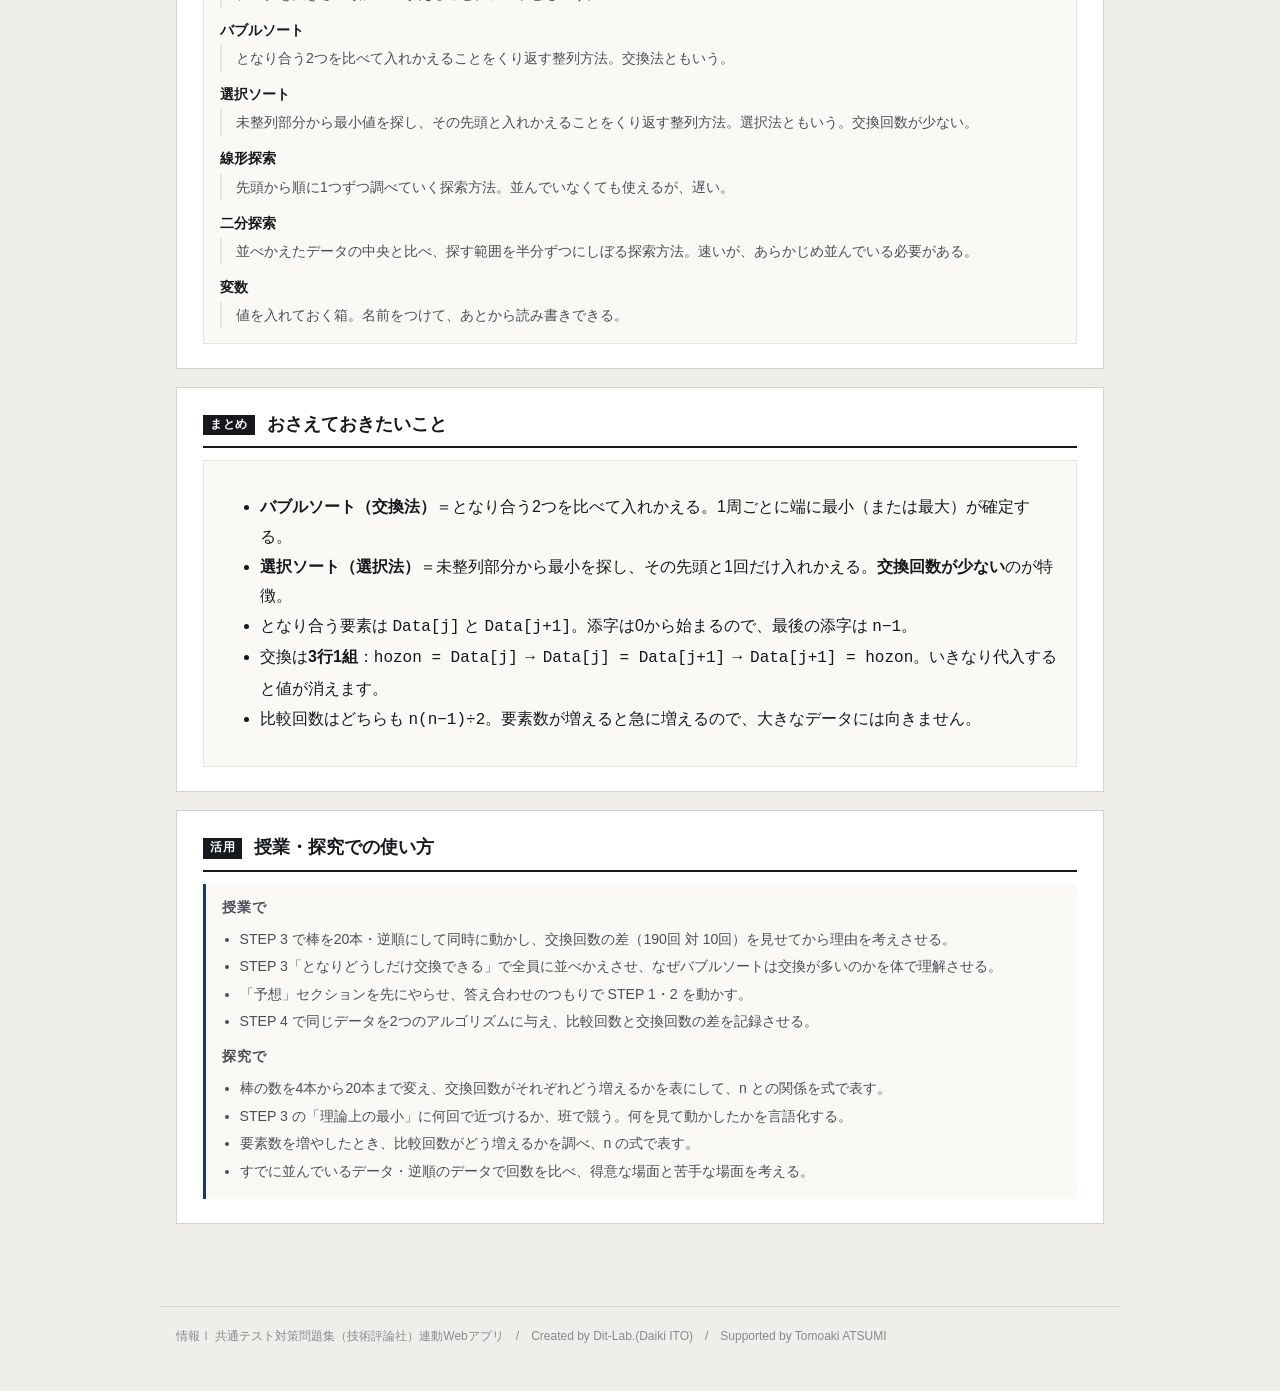
==== commit 0af8e6e8: "fix: 未定義のCSS変数（--line/--muted/--sans）で枠線と文字色が消えていた問題を修正" ====
--- a/index.html
+++ b/index.html
@@ -6,7 +6,7 @@
 <title>整列のアルゴリズムを動かして理解する｜情報Ⅰ共通テスト対策問題集</title>
 <meta name="description" content="バブルソートと選択ソートを1手ずつ動かします。交換のときは棒がすべって入れかわるので、何が起きたかがそのまま見えます。2つを並べて同時に動かし、棒の数を増やして差を確かめられます。">
 <link rel="icon" href="data:image/svg+xml,%3Csvg xmlns=%22http://www.w3.org/2000/svg%22 viewBox=%220 0 32 32%22%3E%3Crect width=%2232%22 height=%2232%22 fill=%22%2315181c%22/%3E%3Ctext x=%2216%22 y=%2222%22 font-size=%2218%22 font-family=%22monospace%22 fill=%22%23fff%22 text-anchor=%22middle%22%3E01%3C/text%3E%3C/svg%3E">
-<link rel="stylesheet" href="css/style.css?v=bdbb3cb0">
+<link rel="stylesheet" href="css/style.css?v=88681cd4">
 <link rel="stylesheet" href="css/app.css?v=d3613fad">
 </head>
 <body>
--- a/css/style.css
+++ b/css/style.css
@@ -0,0 +1,304 @@
+/* =========================================================
+   情報Ⅰ 共通テスト対策問題集 — Web アプリ共通スタイル
+   紙面（参考書）に寄せた設計。装飾色は使わず、色は意味を持つときだけ。
+   ========================================================= */
+
+:root{
+  --paper:#ffffff;
+  --paper-2:#faf9f6;      /* うすい紙 */
+  --bg:#f0eeea;           /* 台紙 */
+  --ink:#15181c;
+  --ink-2:#4a4f57;
+  --ink-3:#858a92;
+  --rule:#d7d3cb;
+  /* 旧名のまま書かれているアプリ用の別名（未定義だと枠線や文字色が消えるため） */
+  --line: var(--rule);
+  --muted: var(--ink-2);
+  --sans: var(--font);         /* 罫線 */
+  --rule-2:#e8e5df;
+  --accent:#123a6b;       /* 濃紺。主要操作と現在地だけに使う */
+  --accent-w:#e9eef6;
+  --zero:#c0392b;         /* 左＝0 */
+  --one:#1d4ed8;          /* 右＝1 */
+  --ok:#1f7a3d;   --ok-bg:#eef6f0;
+  --ng:#b3261e;   --ng-bg:#fbefee;
+  --warn:#8a5a00; --warn-bg:#fbf5e8;
+  --font:"Hiragino Kaku Gothic ProN","Hiragino Sans","Yu Gothic Medium","Yu Gothic",
+         "Noto Sans JP",Meiryo,-apple-system,BlinkMacSystemFont,sans-serif;
+  --mono:"SFMono-Regular",Menlo,Consolas,"Courier New",monospace;
+}
+
+*{box-sizing:border-box}
+[hidden]{display:none !important}
+html{-webkit-text-size-adjust:100%}
+body{
+  margin:0; background:var(--bg); color:var(--ink);
+  font-family:var(--font); font-size:16px; line-height:1.85;
+  font-feature-settings:"palt" 1;
+}
+h1,h2,h3,h4{line-height:1.45; margin:0; font-weight:700}
+p{margin:0 0 .75em} p:last-child{margin-bottom:0}
+a{color:var(--accent)}
+
+/* ---------- 標題 ---------- */
+.app-header{background:var(--paper); border-bottom:3px solid var(--ink); padding:26px 20px 20px}
+.app-header .inner{max-width:960px; margin:0 auto}
+.app-header .eyebrow{
+  font-size:.75rem; font-weight:700; color:var(--ink-2); letter-spacing:.18em;
+  display:block; margin-bottom:7px;
+}
+.app-header h1{font-size:1.5rem; letter-spacing:.01em}
+.app-header .lead{font-size:.92rem; color:var(--ink-2); margin-top:9px; max-width:60ch}
+.app-header .credit{
+  font-size:.72rem; color:var(--ink-3); margin-top:14px;
+  padding-top:9px; border-top:1px solid var(--rule-2);
+}
+
+/* ---------- 版面 ---------- */
+.wrap{max-width:960px; margin:0 auto; padding:24px 16px 64px}
+.step{background:var(--paper); border:1px solid var(--rule); padding:24px 26px; margin-bottom:18px}
+.step > h2{
+  display:flex; align-items:baseline; gap:12px; font-size:1.1rem;
+  padding-bottom:9px; border-bottom:2px solid var(--ink); margin-bottom:12px;
+}
+.step > h2 .no{
+  flex:none; font-family:var(--mono); font-size:.72rem; font-weight:700;
+  background:var(--ink); color:var(--paper); padding:2px 7px; letter-spacing:.06em;
+  position:relative; top:-2px;
+}
+.step > .desc{color:var(--ink-2); font-size:.9rem; margin-bottom:18px}
+.step[hidden]{display:none}
+
+.grid{display:grid; gap:20px}
+.grid > *{min-width:0}          /* 子の中身で列が広がるのを防ぐ */
+@media(min-width:800px){ .grid.c2{grid-template-columns:1fr 1fr} }
+@media(min-width:800px){ .grid.c21{grid-template-columns:1.45fr 1fr} }
+
+.panel{border:1px solid var(--rule-2); background:var(--paper-2); padding:15px 16px; min-width:0}
+.panel > h3{
+  font-size:.8rem; font-weight:700; color:var(--ink-2); letter-spacing:.08em;
+  margin-bottom:12px; padding-bottom:6px; border-bottom:1px solid var(--rule);
+}
+
+/* ---------- 部品 ---------- */
+.btn{
+  appearance:none; border:1px solid var(--ink-3); background:var(--paper); color:var(--ink);
+  font-family:inherit; font-size:.88rem; font-weight:700; padding:8px 14px;
+  border-radius:2px; cursor:pointer; min-height:40px; line-height:1.4;
+  transition:background .12s, border-color .12s, color .12s;
+}
+.btn:hover:not(:disabled){background:var(--accent-w); border-color:var(--accent); color:var(--accent)}
+.btn:disabled{opacity:.35; cursor:not-allowed}
+.btn.primary{background:var(--accent); color:var(--paper); border-color:var(--accent)}
+.btn.primary:hover:not(:disabled){background:#0d2c53; color:var(--paper)}
+.btn.ghost{border-color:var(--rule); color:var(--ink-2)}
+.btn.sm{font-size:.8rem; padding:5px 10px; min-height:34px}
+.btn-row{display:flex; flex-wrap:wrap; gap:8px; align-items:center}
+
+/* タブ（見出し下線式） */
+.seg{display:flex; gap:0; border-bottom:1px solid var(--rule)}
+.seg button{
+  appearance:none; border:0; background:transparent; font-family:inherit; font-size:.88rem;
+  font-weight:700; color:var(--ink-3); padding:9px 4px; margin-right:26px; cursor:pointer;
+  border-bottom:3px solid transparent; margin-bottom:-1px; min-height:40px;
+}
+.seg button:hover{color:var(--ink-2)}
+.seg button[aria-pressed="true"]{color:var(--ink); border-bottom-color:var(--accent)}
+
+label.fld{display:block; font-size:.78rem; font-weight:700; color:var(--ink-2); margin-bottom:5px; letter-spacing:.04em}
+input[type=text], textarea, input[type=number]{
+  width:100%; font-family:inherit; font-size:1rem; color:var(--ink);
+  border:1px solid var(--ink-3); border-radius:2px; padding:9px 11px;
+  background:var(--paper); min-height:42px;
+}
+input:focus, textarea:focus{outline:2px solid var(--accent); outline-offset:-1px; border-color:var(--accent)}
+.btn:focus-visible, .seg button:focus-visible, .node-card:focus-visible{outline:2px solid var(--accent); outline-offset:2px}
+textarea{resize:vertical; line-height:1.7}
+.mono{font-family:var(--mono)}
+
+table.tbl{width:100%; border-collapse:collapse; font-size:.89rem}
+table.tbl th, table.tbl td{border-bottom:1px solid var(--rule-2); padding:7px 10px; text-align:right}
+table.tbl th:first-child, table.tbl td:first-child{text-align:left}
+table.tbl thead th{border-bottom:1.5px solid var(--ink); font-size:.76rem; color:var(--ink-2); font-weight:700; white-space:nowrap}
+.tbl-scroll{overflow-x:auto; -webkit-overflow-scrolling:touch; max-width:100%}
+
+.note{padding:10px 13px; font-size:.87rem; border-left:3px solid var(--ink-3); background:var(--paper-2); overflow-wrap:break-word; word-break:break-word}
+.note.ok{background:var(--ok-bg); border-left-color:var(--ok); color:#123f22}
+.note.ng{background:var(--ng-bg); border-left-color:var(--ng); color:#6d1a15}
+.note.info{background:var(--paper-2); border-left-color:var(--accent); color:var(--ink-2)}
+.note.warn{background:var(--warn-bg); border-left-color:var(--warn); color:#5c3d00}
+.note[hidden]{display:none}
+
+.badge{
+  display:inline-block; font-size:.72rem; font-weight:700; padding:1px 7px;
+  border:1px solid var(--rule); color:var(--ink-2); background:var(--paper); letter-spacing:.04em;
+}
+
+/* 数値は罫線で仕切るだけ。カードにしない */
+.metrics{display:flex; flex-wrap:wrap; gap:0; border-top:1px solid var(--rule)}
+.metric{flex:1 1 130px; padding:11px 14px 11px 0; border-right:1px solid var(--rule-2)}
+.metric:last-child{border-right:0}
+.metric .k{font-size:.74rem; color:var(--ink-3); font-weight:700; letter-spacing:.05em}
+.metric .v{font-size:1.6rem; font-weight:700; line-height:1.3; font-family:var(--mono); letter-spacing:-.01em}
+.metric .s{font-size:.76rem; color:var(--ink-2)}
+
+.bit0{color:var(--zero); font-weight:700}
+.bit1{color:var(--one); font-weight:700}
+
+.app-footer{
+  max-width:960px; margin:0 auto; padding:18px 16px 44px; color:var(--ink-3);
+  font-size:.75rem; border-top:1px solid var(--rule);
+}
+.sr-only{position:absolute;width:1px;height:1px;overflow:hidden;clip:rect(0 0 0 0);white-space:nowrap}
+
+@media(max-width:640px){
+  body{font-size:15px}
+  .app-header{padding:20px 16px 16px}
+  .app-header h1{font-size:1.16rem}
+  .wrap{padding:16px 12px 52px}
+  .step{padding:18px 15px}
+  .seg button{margin-right:18px; font-size:.84rem}
+  .metric{flex-basis:50%; border-right:0}
+}
+@media (prefers-reduced-motion:reduce){ *{animation:none!important; transition:none!important} }
+
+/* ---------- 自分のデータ・共有・印刷 ---------- */
+.toolbar{display:flex; flex-wrap:wrap; gap:8px; align-items:center; margin-top:12px;
+  padding-top:12px; border-top:1px solid var(--rule-2)}
+.toolbar .hint{font-size:.78rem; color:var(--ink-3)}
+.paste-area{width:100%; min-height:110px; font-family:var(--mono); font-size:.86rem}
+.use-note{background:var(--paper-2); border-left:3px solid var(--accent); padding:14px 16px; font-size:.88rem}
+.use-note h3{font-size:.86rem; letter-spacing:.06em; margin-bottom:8px; color:var(--ink-2)}
+.use-note ol, .use-note ul{margin:0; padding-left:1.25em; line-height:1.95; color:var(--ink-2)}
+
+@media print{
+  body{background:#fff}
+  .app-header{border-bottom:2px solid #000}
+  .step{border:1px solid #bbb; break-inside:avoid; page-break-inside:avoid; margin-bottom:12px}
+  .btn, .seg, .toolbar, input[type=range]{display:none !important}
+  .note{border-left-width:2px}
+  a[href]:after{content:""}
+}
+
+/* ---------- 入力グリッド ---------- */
+.dg-scroll{overflow:auto; -webkit-overflow-scrolling:touch; border:1px solid var(--rule); background:var(--paper); max-height:420px}
+table.dg{border-collapse:collapse; font-family:var(--mono); font-size:.9rem; min-width:100%}
+table.dg th, table.dg td{border:1px solid var(--rule-2); padding:0}
+table.dg thead th{background:var(--paper-2); position:sticky; top:0; z-index:2}
+table.dg .dg-n{background:var(--paper-2); color:var(--ink-3); font-size:.76rem; font-weight:400;
+  text-align:center; min-width:34px; padding:0 4px; position:sticky; left:0; z-index:1}
+table.dg .dg-corner{background:var(--paper-2); min-width:34px; position:sticky; left:0; z-index:3}
+table.dg .dg-act{background:var(--paper-2); width:34px}
+.dg-h, .dg-c{width:100%; min-width:96px; border:0; background:transparent; font-family:inherit;
+  font-size:.9rem; padding:8px 9px; color:var(--ink); min-height:38px}
+.dg-h{font-weight:700; font-family:var(--font); font-size:.82rem; color:var(--ink-2)}
+.dg-c.num{text-align:right}
+.dg-c:focus, .dg-h:focus{outline:2px solid var(--accent); outline-offset:-2px; background:var(--accent-w)}
+.dg-del{border:0; background:transparent; color:var(--ink-3); cursor:pointer; width:32px; height:34px; font-size:1rem}
+.dg-del:hover{color:var(--ng)}
+.dg-tools{display:flex; flex-wrap:wrap; gap:8px; align-items:center; margin-top:10px}
+.dg-hint{font-size:.76rem; color:var(--ink-3)}
+
+/* ---------- ファイル読み込み ---------- */
+.filebox{display:flex; flex-wrap:wrap; gap:10px; align-items:center; padding:12px;
+  border:1px dashed var(--rule); background:var(--paper-2)}
+.filebox input[type=file]{font-size:.85rem; font-family:inherit; max-width:100%}
+.filebox .sel{max-width:220px}
+.filelabel{display:inline-flex; align-items:center; gap:6px; font-size:.85rem; font-weight:700;
+  border:1px solid var(--ink-3); background:var(--paper); padding:8px 14px; border-radius:2px; cursor:pointer; min-height:40px}
+.filelabel:hover{border-color:var(--accent); color:var(--accent); background:var(--accent-w)}
+.filelabel input{display:none}
+
+/* ---------- 用語解説 ---------- */
+.term{position:relative; border-bottom:1.5px dotted var(--accent); cursor:help; color:var(--accent); font-weight:700}
+.term .term-pop{display:none; position:absolute; left:0; top:1.7em; z-index:50; width:min(300px,78vw);
+  background:var(--paper); border:1px solid var(--ink-3); box-shadow:0 6px 20px rgba(0,0,0,.14);
+  padding:10px 12px; font-size:.82rem; font-weight:400; color:var(--ink-2); line-height:1.75;
+  border-left:3px solid var(--accent); cursor:auto; text-align:left}
+.term .term-pop b{display:block; color:var(--ink); font-size:.86rem; margin-bottom:3px}
+.term.open .term-pop{display:block}
+dl.gloss{margin:0; font-size:.88rem}
+dl.gloss dt{font-weight:700; color:var(--ink); margin-top:10px}
+dl.gloss dt:first-child{margin-top:0}
+dl.gloss dd{margin:2px 0 0; color:var(--ink-2); line-height:1.85; padding-left:1em; border-left:2px solid var(--rule-2)}
+@media print{ .term{border-bottom:0; color:inherit} .term .term-pop{display:none !important} }
+
+/* ---------- スマホ・タブレット ---------- */
+@media (max-width:1024px){
+  /* iOS で入力時に画面が勝手に拡大するのを防ぐ（16px 未満だとズームする） */
+  input[type=text], input[type=number], textarea, select, .dg-c, .dg-h{ font-size:16px }
+  .dg-c, .dg-h{ min-width:110px }
+}
+@media (max-width:820px){
+  .grid.c2,.grid.c21{grid-template-columns:1fr}
+  .dg-scroll{max-height:340px}
+  .filebox{flex-direction:column; align-items:stretch}
+  .filebox .sel{max-width:100%}
+  .term .term-pop{left:auto; right:0; width:min(280px,86vw)}
+}
+@media (max-width:480px){
+  .step > h2{font-size:1rem; flex-wrap:wrap}
+  .metrics{gap:0}
+  .metric{flex-basis:50%; padding-right:10px}
+  .metric .v{font-size:1.3rem}
+  .btn{padding:8px 12px}
+  .dg-tools{gap:6px}
+  .dg-hint{width:100%}
+}
+/* タッチ操作でのスクロールを滑らかに */
+.tbl-scroll, .dg-scroll, .tree-box{ -webkit-overflow-scrolling:touch; overscroll-behavior-x:contain }
+
+/* 幅指定つきの入力欄がスマートフォンではみ出さないようにする */
+input[type=text], input[type=number], input[type=search], textarea, select{ max-width:100% }
+.btn-row > label{ min-width:0; max-width:100% }
+.btn-row > label input, .btn-row > label select{ max-width:100% }
+
+/* 共通：○×判定・並べかえ（quiz.js 用） */
+.abcde{border:1px solid var(--rule); border-radius:3px; overflow:hidden}
+.abcde > div{border-top:1px solid var(--rule); padding:10px 12px}
+.abcde > div:first-child{border-top:0}
+.abcde .st{display:flex; gap:10px; align-items:flex-start; flex-wrap:wrap}
+.abcde .st .k{font-weight:700; font-family:var(--mono); min-width:1.4em}
+.abcde .st .t{flex:1; min-width:12em}
+.abcde .jb{display:flex; gap:6px}
+.abcde .jb .btn{min-width:3.4em; padding:6px 10px; text-align:center}
+.prep{display:grid; grid-template-columns:repeat(auto-fit,minmax(150px,1fr)); gap:10px; margin-top:10px}
+.prep .slot{border:1px dashed var(--ink-3); border-radius:3px; padding:10px; min-height:92px; background:var(--paper)}
+.prep .slot.filled{border-style:solid}
+.prep .slot .tag{font:700 .74rem/1.4 var(--mono); color:var(--accent); display:block; margin-bottom:6px}
+.prep .slot .txt{font-size:.86rem; line-height:1.7}
+.cards{display:flex; flex-wrap:wrap; gap:8px; margin-top:10px}
+.cards .c{border:1px solid var(--ink-3); border-radius:3px; padding:9px 12px; background:var(--paper);
+  cursor:pointer; font-size:.88rem; max-width:100%; text-align:left; font-family:inherit; color:var(--ink)}
+.cards .c:hover{background:var(--warn-bg)}
+.cards .c.used{opacity:.35; pointer-events:none}
+
+/* --- 予想してから実行 --- */
+.pmark{display:inline-block; background:var(--accent); color:#fff; font-size:.7rem; font-weight:700;
+  letter-spacing:.08em; padding:2px 7px; border-radius:2px; margin-right:8px; vertical-align:2px}
+input.pin{font-size:1.05rem; padding:7px 10px; border:1px solid var(--rule); border-radius:3px;
+  width:9em; max-width:100%; background:#fff}
+.btn-row .unit{color:var(--muted); font-size:.9rem}
+.choice4 .btn.on{border-color:var(--accent); box-shadow:inset 0 0 0 1px var(--accent); font-weight:700}
+/* 設問文の見出し（flex ではなく通常の段落。.qhead は左右振り分け用なので用途が別） */
+.pq{margin:0 0 10px; font-weight:700; line-height:1.85}
+
+/* --- 自分のテーマでやってみる（ワークシート） --- */
+.wsheet{display:grid; gap:14px}
+@media(min-width:760px){ .wsheet{grid-template-columns:1fr 1fr} }
+.wsf{display:block}
+.wsf .wsl{display:block; font-weight:700; font-size:.9rem; margin-bottom:3px}
+.wsf .wsh{display:block; font-size:.78rem; color:var(--muted); margin-bottom:5px; line-height:1.6}
+.wsf textarea{width:100%; max-width:100%; font:inherit; font-size:.92rem; line-height:1.75;
+  padding:8px 10px; border:1px solid var(--rule); border-radius:3px; background:#fff; resize:vertical}
+.wsf textarea:focus{outline:2px solid var(--accent); outline-offset:-2px}
+.wsout{margin-top:14px; border:1px solid var(--ink-3); border-radius:3px; background:#fff; padding:16px 18px}
+.wsout h4{margin:0 0 10px; font-size:1rem}
+.wsout dl{margin:0}
+.wsout dt{font-weight:700; font-size:.84rem; color:var(--accent); margin-top:10px}
+.wsout dd{margin:2px 0 0; font-size:.92rem; line-height:1.85; white-space:pre-wrap}
+.wsout .wsmsg{margin:10px 0 0; font-size:.86rem; color:var(--muted)}
+@media print{
+  .app-header, .btn-row, .step:not(.wsprint){ display:none !important }
+  .wsout{border:none; padding:0}
+}
